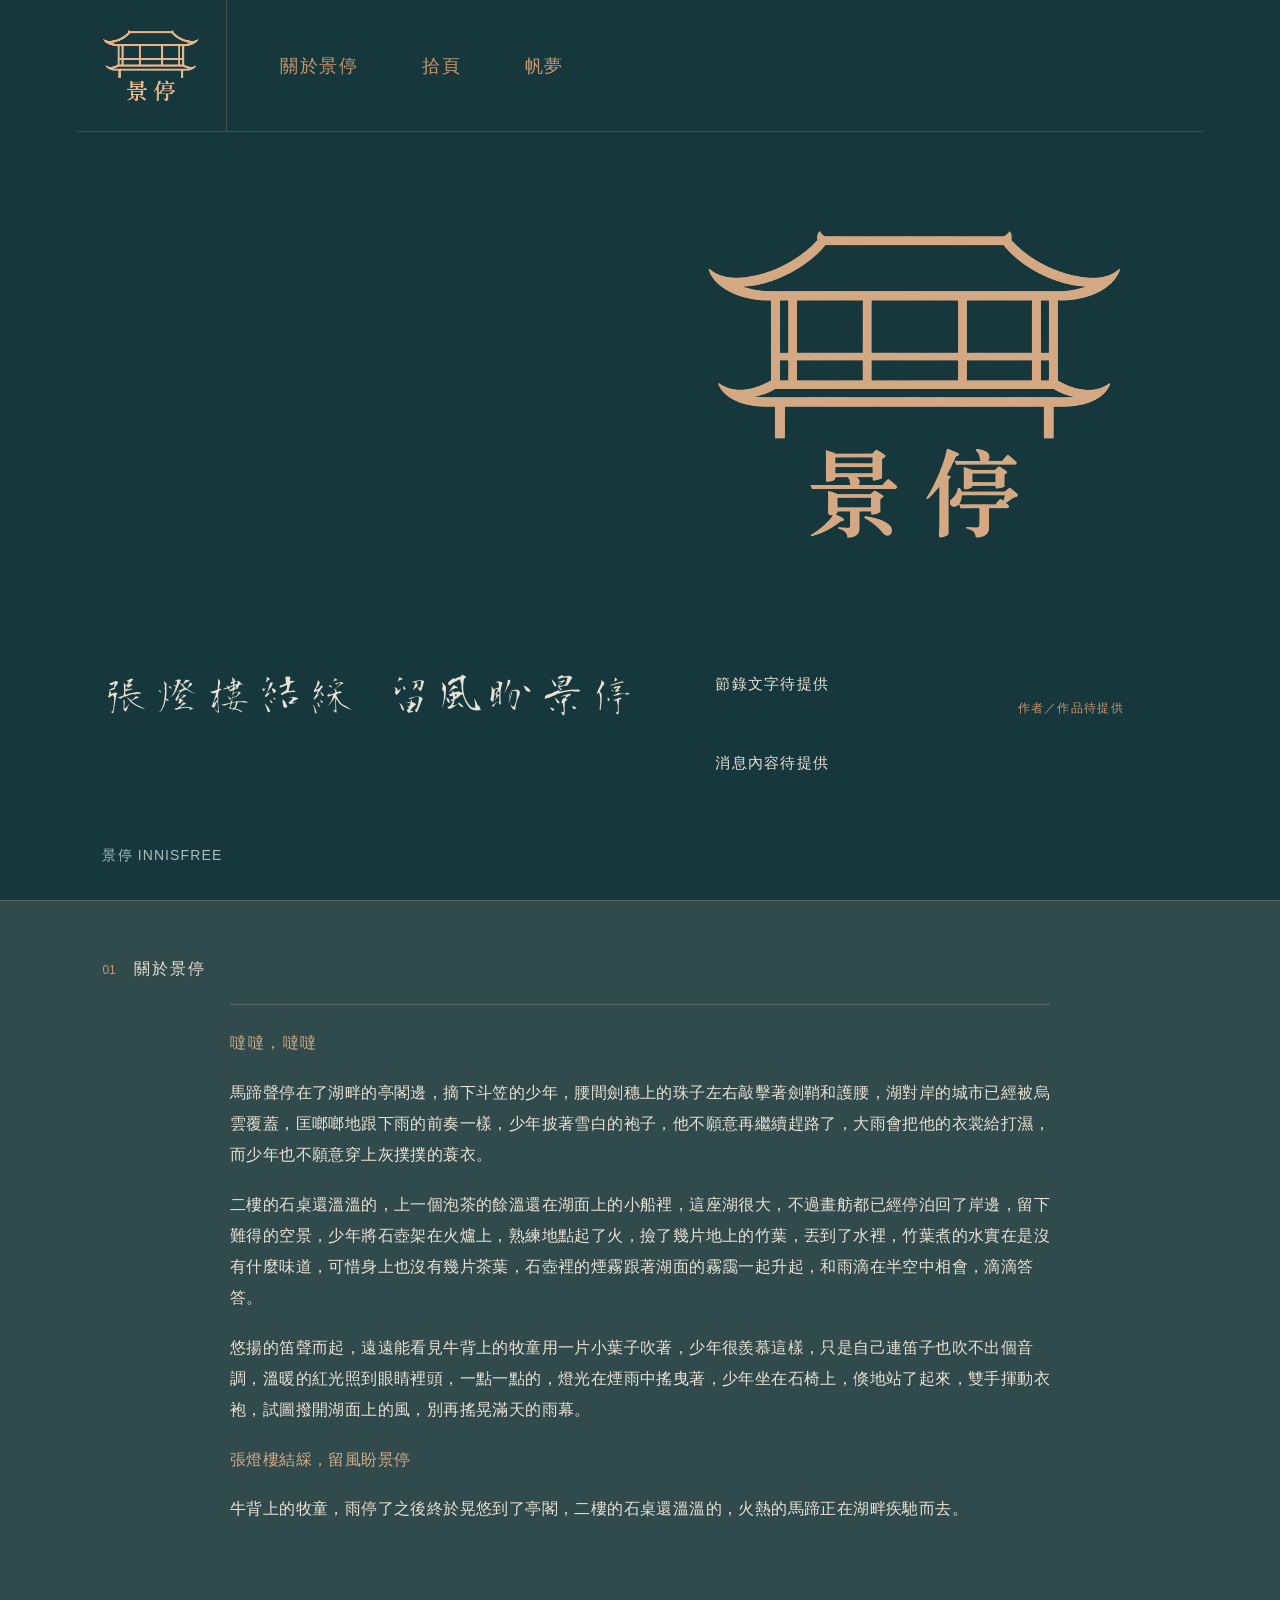
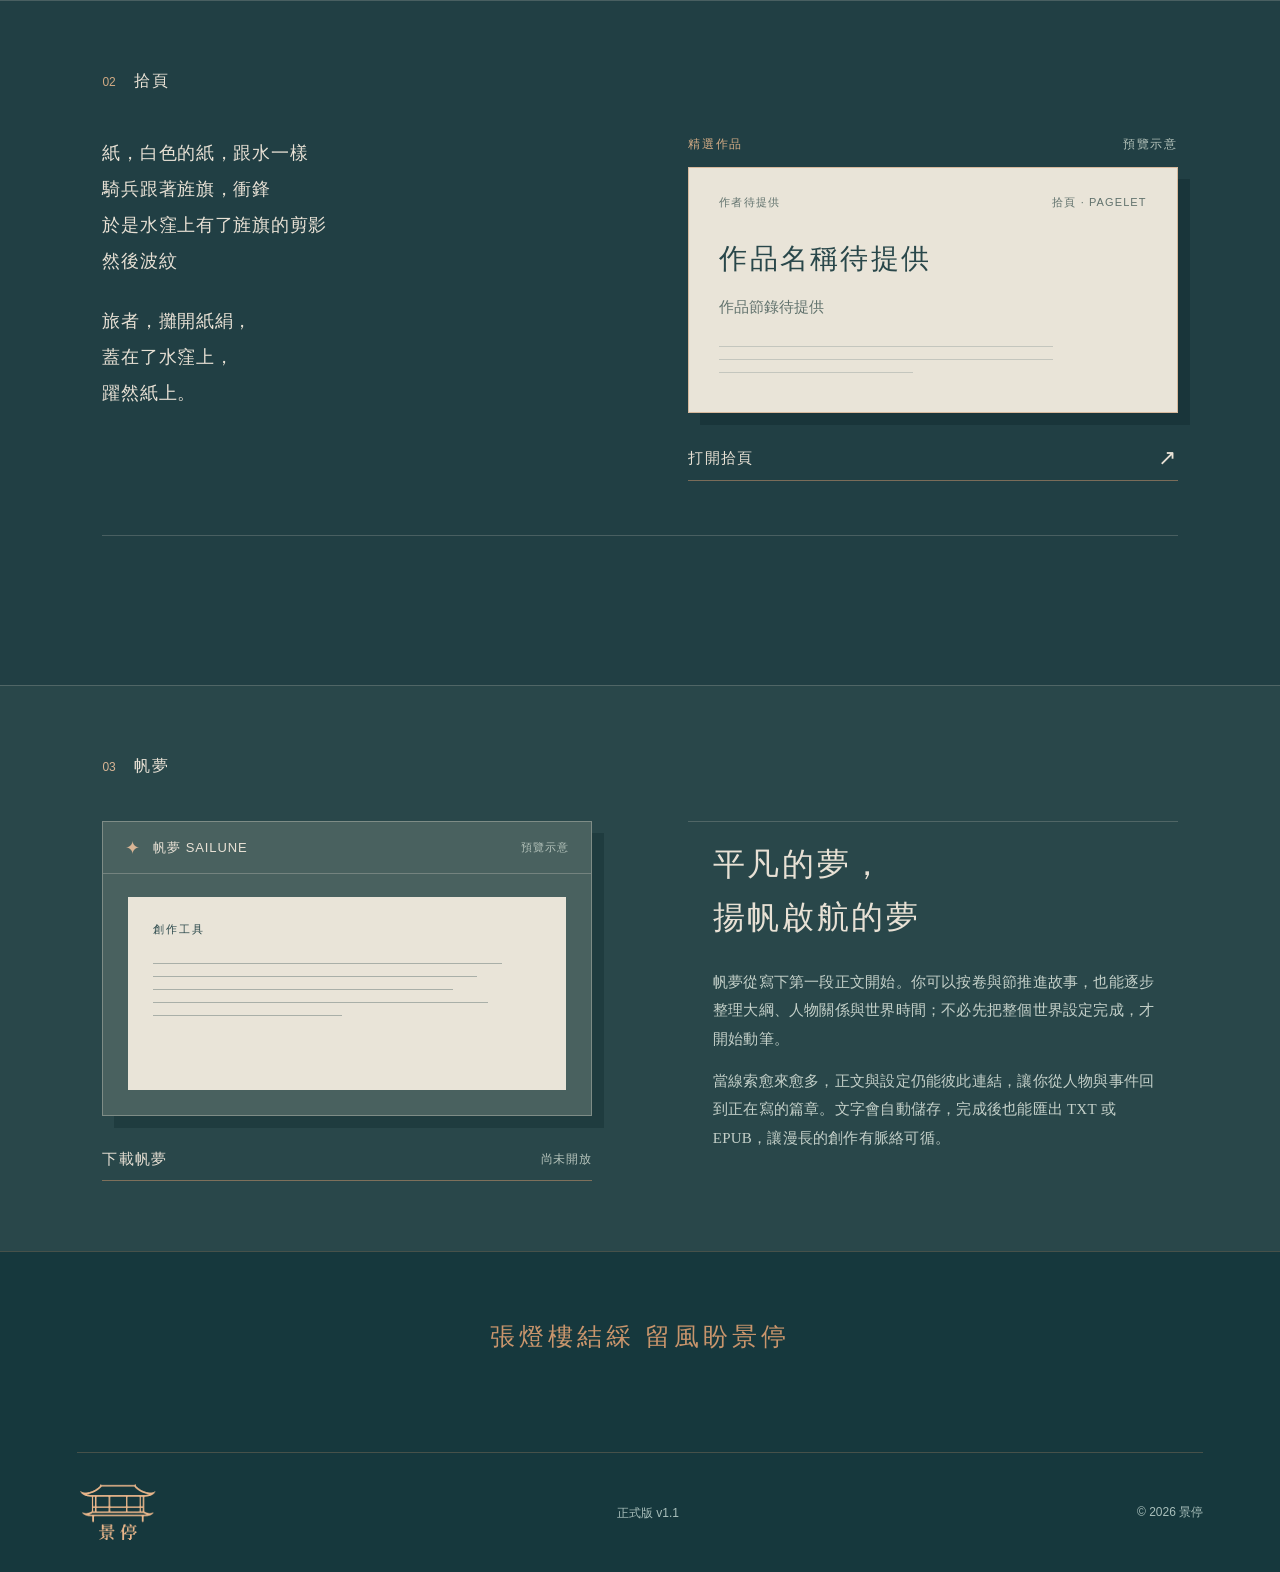
==== index.html @ 94210dcb "Initial commit: Jingting website" ====
<!doctype html>
<html lang="zh-Hant">
<head>
<meta charset="utf-8"><meta name="viewport" content="width=device-width,initial-scale=1">
<title>景停｜張燈樓結綵 留風盼景停</title>
<meta name="description" content="景停 Innisfree">
<meta name="version" content="v1.1">
<link rel="icon" href="assets/favicon.svg?v=1.1" type="image/svg+xml">
<link rel="stylesheet" href="style.css?v=1.1">
</head>
<body>
<svg width="0" height="0" aria-hidden="true" style="position:absolute"><defs><filter id="logo-ink" color-interpolation-filters="sRGB"><feColorMatrix type="matrix" values="0 0 0 0 .91 0 0 0 0 .71 0 0 0 0 .54 1.4 0 0 0 -.2"/></filter></defs></svg>
<header class="header"><a class="brand" href="#" aria-label="景停首頁"><svg class="brand-logo" viewBox="515 215 670 510" role="img" aria-label="景停"><image filter="url(#logo-ink)" href="assets/logo-jiangnan-wordmark.png?v=1.1" width="1697" height="927"/></svg></a><nav aria-label="主要導覽"><a href="#vision">關於景停</a><a href="#pagelet">拾頁</a><a href="#sailune">帆夢</a></nav></header>
<main>
<section class="hero" aria-label="首頁"><div class="hero-mark"><svg class="brand-logo" viewBox="515 215 670 510" role="img" aria-label="景停"><image filter="url(#logo-ink)" href="assets/logo-jiangnan-wordmark.png?v=1.1" width="1697" height="927"/></svg></div><h1>張燈樓結綵 留風盼景停</h1><div class="hero-bottom"><div class="hero-foot">景停 INNISFREE</div><aside class="news-ticker" aria-label="作品節錄與最新消息"><div class="ticker-window"><div class="ticker-track"><div class="ticker-item ticker-excerpt"><span class="ticker-copy">節錄文字待提供</span><span class="ticker-credit">作者／作品待提供</span></div><div class="ticker-item ticker-news"><span class="ticker-copy">消息內容待提供</span></div><div class="ticker-item ticker-excerpt" aria-hidden="true"><span class="ticker-copy">節錄文字待提供</span><span class="ticker-credit">作者／作品待提供</span></div><div class="ticker-item ticker-news" aria-hidden="true"><span class="ticker-copy">消息內容待提供</span></div></div></div></aside></div></section>
<section class="intro section" id="vision" aria-label="關於景停"><div class="section-label"><span>01</span>關於景停</div><article class="about-story"><div class="about-story-body"><p class="about-story-opening">噠噠，噠噠</p><p>馬蹄聲停在了湖畔的亭閣邊，摘下斗笠的少年，腰間劍穗上的珠子左右敲擊著劍鞘和護腰，湖對岸的城市已經被烏雲覆蓋，匡啷啷地跟下雨的前奏一樣，少年披著雪白的袍子，他不願意再繼續趕路了，大雨會把他的衣裳給打濕，而少年也不願意穿上灰撲撲的蓑衣。</p><p>二樓的石桌還溫溫的，上一個泡茶的餘溫還在湖面上的小船裡，這座湖很大，不過畫舫都已經停泊回了岸邊，留下難得的空景，少年將石壺架在火爐上，熟練地點起了火，撿了幾片地上的竹葉，丟到了水裡，竹葉煮的水實在是沒有什麼味道，可惜身上也沒有幾片茶葉，石壺裡的煙霧跟著湖面的霧靄一起升起，和雨滴在半空中相會，滴滴答答。</p><p>悠揚的笛聲而起，遠遠能看見牛背上的牧童用一片小葉子吹著，少年很羨慕這樣，只是自己連笛子也吹不出個音調，溫暖的紅光照到眼睛裡頭，一點一點的，燈光在煙雨中搖曳著，少年坐在石椅上，倏地站了起來，雙手揮動衣袍，試圖撥開湖面上的風，別再搖晃滿天的雨幕。</p><p class="about-story-refrain">張燈樓結綵，留風盼景停</p><p>牛背上的牧童，雨停了之後終於晃悠到了亭閣，二樓的石桌還溫溫的，火熱的馬蹄正在湖畔疾馳而去。</p></div></article></section>
<section class="stories section" id="pagelet"><div class="section-label"><span>02</span>拾頁</div><div class="stories-layout"><div class="pagelet-poem"><p>紙，白色的紙，跟水一樣<br>騎兵跟著旌旗，衝鋒<br>於是水窪上有了旌旗的剪影<br>然後波紋</p><p>旅者，攤開紙絹，<br>蓋在了水窪上，<br>躍然紙上。</p></div><div class="stories-content pagelet-preview" id="stories" aria-label="拾頁作品預覽"><div class="pagelet-preview-head"><span>精選作品</span><span>預覽示意</span></div><article class="pagelet-preview-card" data-featured-preview><div class="pagelet-preview-meta"><span data-preview-author>作者待提供</span><span>拾頁 · PAGELET</span></div><h3 data-preview-title>作品名稱待提供</h3><p data-preview-excerpt>作品節錄待提供</p><div class="pagelet-preview-lines" aria-hidden="true"><span></span><span></span><span></span></div></article><a class="pagelet-open-link" href="https://pagelet-nu.vercel.app/" target="_blank" rel="noopener noreferrer">打開拾頁 <span aria-hidden="true">↗</span></a></div></div><div class="story-bottom"><span>&nbsp;</span><span class="story-character" aria-hidden="true">&nbsp;</span></div></section>
<section class="sailune-section section" id="sailune"><div class="section-label"><span>03</span>帆夢</div><div class="sailune-layout"><div class="sailune-showcase"><div class="sailune-preview" aria-label="帆夢畫面預覽示意"><div class="sailune-preview-bar"><span aria-hidden="true">✦</span><span>帆夢 SAILUNE</span><span>預覽示意</span></div><div class="sailune-preview-page"><span>創作工具</span><div class="sailune-preview-sheet" aria-hidden="true"><i></i><i></i><i></i><i></i><i></i></div></div></div><span class="sailune-download" aria-disabled="true">下載帆夢 <small>尚未開放</small></span></div><div class="sailune-copy"><p class="sailune-tagline">平凡的夢，<br>揚帆啟航的夢</p><div class="sailune-description"><p>帆夢從寫下第一段正文開始。你可以按卷與節推進故事，也能逐步整理大綱、人物關係與世界時間；不必先把整個世界設定完成，才開始動筆。</p><p>當線索愈來愈多，正文與設定仍能彼此連結，讓你從人物與事件回到正在寫的篇章。文字會自動儲存，完成後也能匯出 TXT 或 EPUB，讓漫長的創作有脈絡可循。</p></div></div></div></section>
<section class="closing"><p>張燈樓結綵 留風盼景停</p><span>&nbsp;</span></section>
</main>
<footer><a class="footer-brand" href="#"><svg class="brand-logo" viewBox="515 215 670 510" role="img" aria-label="景停"><image filter="url(#logo-ink)" href="assets/logo-jiangnan-wordmark.png?v=1.1" width="1697" height="927"/></svg></a><p>正式版 v1.1</p><span>© 2026 景停</span></footer>

<script src="script.js?v=1.1"></script>
</body></html>
---- style.css ----
@font-face{font-family:ZhengfengLight;src:url('assets/fonts/jingting-zhengfeng-light.ttf') format('truetype');font-display:swap}
@import url('https://fonts.googleapis.com/css2?family=Noto+Sans+TC:wght@400;500;600&family=Noto+Serif+TC:wght@400;500;600&display=swap');
:root{--paper:#16383d;--surface:#dce5e0;--ink:#c9956c;--muted:#a9bfbb;--line:#c9956c44;--serif:'Noto Serif TC','Songti TC',serif;--sans:'Noto Sans TC','PingFang TC',sans-serif}
*{box-sizing:border-box}html{scroll-behavior:smooth;scroll-padding-top:32px}body{margin:0;background:var(--paper);color:var(--ink);font:16px var(--sans)}a{color:inherit;text-decoration:none}button{font:inherit;cursor:pointer}a:focus-visible,button:focus-visible{outline:2px solid var(--ink);outline-offset:6px}button:hover,a:hover{color:#f2c59f}
.header{height:132px;margin:0 6%;display:flex;align-items:center;gap:28px;border-bottom:1px solid var(--line)}.brand{display:grid;place-items:center;align-self:stretch;flex:0 0 150px;border-right:1px solid var(--line)}.brand-logo{display:block;width:104px;height:80px}.header nav{display:flex;align-items:center;justify-content:space-around;flex:1;gap:20px;font-size:14px;letter-spacing:1px}
.hero{min-height:560px;display:flex;flex-direction:column;justify-content:space-between;padding:70px 8% 0}.hero h1{font:400 clamp(64px,9vw,144px)/1 var(--serif);letter-spacing:.26em;margin:auto 0;color:#e8e1d5;text-align:center}
.about-top{display:flex;align-items:stretch;border-bottom:1px solid #e8e1d588;position:relative;min-height:92px;margin-bottom:0;width:100%;color:#e8e1d5}.about-top h2{flex:0 0 48%;display:flex;align-items:center;border:1px solid #e8e1d588;border-left:0;border-bottom:0;margin:0;padding:12px 16px 12px 0;font:500 clamp(24px,2.5vw,34px)/1.5 var(--serif);white-space:nowrap;letter-spacing:.05em}.about-stream{flex:1;min-width:0;display:flex;flex-direction:column;justify-content:center;padding:13px 0 13px 7%;color:#d1c2ba}.about-stream-items{display:flex;gap:48px;font:500 16px var(--serif);white-space:nowrap}.about-stream-note{font-size:12px;letter-spacing:.12em;color:#b8a2ad;margin-top:8px}.intro{border-top:0;padding-top:70px}.about-body{position:relative;padding-bottom:78px;margin:0 0 0 4%;width:91%}.about-frame{height:390px;width:74%;border:1px solid #e8e1d588;background:#344f50}.about-frame p{font:400 clamp(24px,3vw,40px) var(--serif);letter-spacing:.18em;margin:94px 0 0 18%;color:#e8e1d5}.about-nameplate{position:absolute;bottom:0;right:0;width:49%;min-height:142px;border:1px solid #e8e1d588;background:#756170;display:flex;align-items:center;justify-content:center;gap:24px;padding:20px;color:#e8e1d5}.about-nameplate strong{font:500 clamp(34px,4vw,56px) var(--serif);letter-spacing:.1em}.about-nameplate span{font:400 clamp(16px,1.7vw,24px) var(--serif)}
.section{padding:70px 8%;border-top:1px solid var(--line);--ink:#e8e1d5;--muted:#b6c4bc;--line:#e8e1d533;color:var(--ink)}.intro{background:#314b4c}.intro .section-label span{color:#c9956c}.section-label{display:flex;align-items:center;gap:18px;font-size:16px;letter-spacing:2px;margin-bottom:44px}.section-label span{font-size:12px;letter-spacing:0;color:var(--muted)}.intro-content,.stories-layout{display:grid;grid-template-columns:1fr 1fr;gap:9%}.heading-space{height:150px}.intro-content>div{min-height:214px}p{line-height:2}.intro-content p,.stories-content p{color:var(--muted);margin:0 0 20px}.inline-note{display:block;margin-top:30px}.stories{background:#213f44}.stories .section-label span{color:#d1aa84}.stories-content{min-height:230px}.text-link{display:inline-flex;align-items:center;gap:50px;border-bottom:1px solid #c9956c88;padding:8px 0;font-size:14px}.text-link span{font-size:24px;color:#ad8ba0}.text-link:hover{color:#e0bccf}.story-bottom{border-top:1px solid var(--line);margin-top:40px;padding-top:24px;display:flex;align-items:center;justify-content:space-between;min-height:78px}.story-character{font-size:48px}.brands{background:#29474a;position:relative;isolation:isolate}.brands::before{content:"";position:absolute;z-index:0;left:42%;right:0;bottom:100px;height:230px;background:#756170}.brands>*{position:relative;z-index:1}.brands .section-label span{color:#d9b595}.brands-heading{display:flex;justify-content:space-between;align-items:center;margin-bottom:38px}.brands-heading p{color:var(--muted)}.brand-cards{display:grid;grid-template-columns:1fr 1fr;gap:28px}.product{padding:32px 36px;border:1px solid #e8e1d533;background:#49615f;color:#e8e1d5;--ink:#e8e1d5;--muted:#c0cec5;--line:#e8e1d544;scroll-margin-top:30px}.product:nth-child(2){background:#3b5557}.product-top{display:flex;justify-content:space-between;font-size:14px;color:var(--muted)}h3{font:500 48px var(--serif);letter-spacing:5px;margin:28px 0 20px}h3 small{font:400 12px var(--sans);letter-spacing:3px;display:inline-block;vertical-align:middle;margin-left:24px}.product p{color:var(--muted)}.product-bottom{display:flex;align-items:center;justify-content:space-between;gap:16px;margin-top:36px;padding-top:20px;border-top:1px solid var(--line);min-height:65px}.product-bottom button{width:44px;height:44px;border:1px solid #e8e1d588;background:transparent;color:var(--ink);font-size:24px}.product-bottom button:hover{background:#756170;color:#f2ece0;border-color:#756170}.closing{text-align:center;border-top:1px solid var(--line);padding:60px 24px}.closing p{font:400 25px/2 var(--serif);letter-spacing:4px;margin:0 0 10px}.closing>span{display:block;height:20px}footer{display:flex;align-items:center;justify-content:space-between;gap:25px;margin:0 6%;padding:28px 0;border-top:1px solid var(--line);font-size:12px;color:var(--muted)}footer p{margin:0}.footer-brand .brand-logo{width:82px;height:63px}
dialog{border:1px solid #c9956c88;width:min(570px,90vw);padding:48px;background:#29454a;color:#e8e1d5}dialog::backdrop{background:#071b20c9;backdrop-filter:blur(3px)}dialog h2{font:500 36px var(--serif);margin:18px 0}dialog p{color:#b6c4bc}dialog ul{padding-left:20px;line-height:2}.dialog-close{position:absolute;right:12px;top:12px;width:44px;height:44px;border:0;background:transparent;color:#e8e1d5;font-size:30px}.dialog-done{background:#c9956c;color:#16383d;border:0;padding:13px 24px;margin-top:20px}
@media(min-width:1600px){body{max-width:1600px;margin:auto}}@media(max-width:900px){.header{height:112px}.header nav{gap:16px}.hero{min-height:510px;padding:55px 6% 0}.section{padding:60px 6%}.product{padding:27px}.brand-cards{gap:20px}}
@media(max-width:640px){.header{height:104px;margin:0 4%;gap:7px}.brand{flex-basis:82px}.brand-logo{width:68px;height:53px}.header nav{display:flex;gap:4px;font-size:11px;letter-spacing:0}.header nav a{white-space:nowrap}.hero{min-height:520px;padding:45px 7% 0}.hero h1{font-size:clamp(50px,15vw,72px)}.about-top{display:block;min-height:0;margin-bottom:0}.about-top h2{border-right:0;border-top:1px solid #e8e1d588;padding:17px 0;font-size:clamp(19px,5vw,25px);white-space:normal}.about-stream{padding:12px 0 18px}.about-stream-items{gap:22px;font-size:14px}.intro{padding-top:44px}.about-body{margin:0;width:100%;padding-bottom:62px}.about-frame{height:290px;width:84%}.about-frame p{margin:66px 0 0 11%;font-size:24px}.about-nameplate{width:70%;min-height:94px;gap:12px;padding:14px}.about-nameplate strong{font-size:28px}.about-nameplate span{font-size:15px}
.section{padding:45px 7%}.section-label{margin-bottom:28px}.intro-content,.stories-layout{grid-template-columns:1fr;gap:24px}.heading-space{height:100px}.brands-heading{display:block}.brands-heading p{margin-top:20px}.brand-cards{grid-template-columns:1fr;gap:22px}.product{padding:27px}.brands::before{left:24%;bottom:80px;height:300px}h3{font-size:42px}h3 small{margin-left:18px}.closing{padding:44px 20px}.closing p{font-size:18px;letter-spacing:2px}footer{margin:0 7%;gap:15px}dialog{padding:40px 25px}}
@media(prefers-reduced-motion:reduce){html{scroll-behavior:auto}*{transition:none!important}}
.hero{position:relative;min-height:calc(100svh - 132px);padding:36px 8% 55px;align-items:flex-start}
.hero-mark{position:absolute;right:11%;top:11%;width:min(35vw,450px);opacity:.9}.hero-mark .brand-logo{width:100%;height:auto}
.hero h1{margin:auto 0;text-align:left;letter-spacing:.08em;font-size:clamp(64px,6vw,106px);line-height:1.65}
.hero-link{display:flex;justify-content:space-between;align-items:center;border:1px solid var(--line);padding:25px 38px;width:min(340px,100%);font:500 20px var(--serif)}.hero-link span{font-size:30px}
.hero-foot{border-top:1px solid var(--line);padding-top:25px;margin-top:60px;width:55%;color:var(--muted);font-size:14px;letter-spacing:.08em}
@media(max-width:640px){.hero{min-height:calc(100svh - 104px);padding:45px 7% 40px}.hero-mark{right:6%;top:11%;width:58vw}.hero h1{font-size:clamp(41px,10vw,66px)}.hero-link{padding:20px 24px;font-size:17px}.hero-foot{width:100%;margin-top:45px}}

/* 題句移至「關於景停」入口上方 */
.hero h1{margin:auto 0 22px;font:400 clamp(30px,3.1vw,46px)/1.65 'Kaiti TC','STKaiti','BiauKai','Songti TC',serif;letter-spacing:.19em;color:#e8e1d5;text-align:left}
@media(max-width:640px){.hero h1{font-size:clamp(25px,7vw,34px);line-height:1.75;letter-spacing:.11em;margin-bottom:18px}}

/* 首頁行書題句 */
.hero h1{font-family:ZhengfengLight,'STXingkai','Kaiti TC',cursive;font-size:clamp(30px,3.8vw,52px);font-weight:400;letter-spacing:.04em;white-space:nowrap;margin:auto 0 0;line-height:1.5}
@media(max-width:640px){.hero h1{font-size:clamp(21px,5.4vw,28px);letter-spacing:0;white-space:nowrap;margin:auto 0 0}}

/* v1.1 導覽與首頁快訊 */
.header nav{font-size:18px;letter-spacing:.08em;transform:translate(-24px,28px)}
.hero-bottom{position:relative;display:flex;align-items:end;width:100%;min-height:112px}
.hero-foot{width:auto;min-width:0;margin-top:0;padding-top:0;border-top:0;transform:translateY(20px)}
.news-ticker{position:absolute;left:76%;bottom:48px;transform:translateX(-50%);width:min(38%,420px);color:#e8e1d5;text-align:left;letter-spacing:.08em}
.ticker-window{overflow:hidden;height:136px}
.ticker-track{display:flex;flex-direction:column;animation:ticker-scroll 12s ease-in-out infinite}
.ticker-item{height:68px;flex:none;display:flex;flex-direction:column;justify-content:center;gap:.25em;font-size:15px;line-height:1.5}
.ticker-copy{display:-webkit-box;-webkit-box-orient:vertical;-webkit-line-clamp:2;line-clamp:2;overflow:hidden;font-family:var(--serif)}
.ticker-credit{color:var(--ink);font-size:12px;text-align:right}
.news-ticker:hover .ticker-track{animation-play-state:paused}
@keyframes ticker-scroll{0%,40%{transform:translateY(0)}50%,90%{transform:translateY(-68px)}100%{transform:translateY(-136px)}}
@media(max-width:900px){.header nav{font-size:16px}.news-ticker{left:72%;width:min(48%,400px)}}
@media(max-width:640px){.header{gap:4px}.brand{flex-basis:72px}.header nav{font-size:13px;gap:3px;letter-spacing:0;transform:translate(-8px,14px)}.hero-bottom{display:flex;flex-direction:column;align-items:stretch;gap:12px;min-height:0}.hero-foot{width:100%;padding-top:0}.news-ticker{position:static;transform:none;width:100%}.hero h1{margin-bottom:20px}}
@media(prefers-reduced-motion:reduce){.ticker-track{animation:none}.ticker-item[aria-hidden]{display:none}}

/* 關於景停：以篇章節奏呈現品牌故事 */
.intro:has(.about-story){padding-top:58px;padding-bottom:76px}
.intro:has(.about-story) .section-label{margin-bottom:24px}
.about-story{max-width:820px;margin:0 auto}
.about-story-body{border-top:1px solid var(--line);padding-top:22px;font:400 clamp(16px,1.2vw,18px)/1.95 var(--serif);letter-spacing:.025em;color:#e8e1d5}
.about-story-body p{margin:0 0 1.15em;line-height:inherit;color:inherit}
.about-story-body p:last-child{margin-bottom:0}
.about-story-opening{color:#d4ab87!important;letter-spacing:.1em}
.about-story-refrain{color:#d4ab87!important}
@media(max-width:640px){.intro:has(.about-story){padding-top:42px;padding-bottom:54px}.about-story-body{font-size:16px;line-height:1.85;letter-spacing:0;overflow-wrap:anywhere}.about-story-body p{margin-bottom:1em}}

/* 拾頁短詩 */
.pagelet-poem{font:400 clamp(17px,1.4vw,21px)/2.1 var(--serif);letter-spacing:.04em;color:#e8e1d5}
.pagelet-poem p{margin:0 0 1.35em}
.pagelet-poem p:last-child{margin-bottom:0}
.stories:has(.pagelet-poem) .stories-content{min-height:0}
.stories:has(.pagelet-poem) .story-bottom{margin-top:54px}
@media(max-width:640px){.pagelet-poem{font-size:16px;line-height:1.95;letter-spacing:0}.stories:has(.pagelet-poem) .stories-layout{gap:0}.stories:has(.pagelet-poem) .story-bottom{margin-top:38px}}

/* 拾頁作品預覽：資料欄位留給日後接入真實精選作品 */
.pagelet-preview{display:flex;flex-direction:column;min-width:0}
.pagelet-preview-head,.pagelet-preview-meta{display:flex;align-items:center;justify-content:space-between;gap:16px}
.pagelet-preview-head{font:500 12px var(--sans);letter-spacing:.14em;color:#d1aa84;margin-bottom:14px}
.pagelet-preview-head span:last-child{color:var(--muted);font-weight:400}
.pagelet-preview-card{flex:1;min-height:246px;padding:27px 30px;background:#e9e4d8;color:#29474a;border:1px solid #c9956c88;box-shadow:12px 12px 0 #152f3499}
.pagelet-preview-meta{font:400 11px var(--sans);letter-spacing:.1em;color:#61726d}
.pagelet-preview-card h3{font:500 clamp(23px,2.2vw,32px)/1.5 var(--serif);letter-spacing:.08em;margin:28px 0 13px}
.pagelet-preview-card p{font:400 15px/1.8 var(--serif);color:#61726d;margin:0}
.pagelet-preview-lines{display:grid;gap:12px;margin-top:25px;max-width:78%}
.pagelet-preview-lines span{height:1px;background:#29474a30}
.pagelet-preview-lines span:last-child{width:58%}
.pagelet-open-link{display:flex;align-items:center;justify-content:space-between;gap:20px;margin-top:23px;padding:11px 0;border-bottom:1px solid #c9956c88;font:500 15px var(--sans);letter-spacing:.08em;color:#e8e1d5}
.pagelet-open-link span{font-size:22px;line-height:1}
@media(max-width:640px){.stories:has(.pagelet-poem) .stories-layout{gap:34px}.pagelet-preview-card{min-height:215px;padding:23px}.pagelet-preview-card h3{margin-top:22px}.pagelet-open-link{margin-top:20px}}

/* 帆夢：拾頁區塊的左右鏡像，右側預留短文 */
.sailune-section{background:#29474a}
.sailune-section .section-label span{color:#d9b595}
.sailune-layout{display:grid;grid-template-columns:1fr 1fr;gap:9%;align-items:start}
.sailune-showcase{min-width:0}
.sailune-preview{background:#49615f;border:1px solid #e8e1d555;min-height:294px;box-shadow:12px 12px 0 #18343888}
.sailune-preview-bar{height:52px;display:flex;align-items:center;gap:12px;padding:0 22px;border-bottom:1px solid #e8e1d544;font:500 13px var(--sans);letter-spacing:.07em}
.sailune-preview-bar span:first-child{color:#d9b595;font-size:18px}
.sailune-preview-bar span:last-child{margin-left:auto;font-size:11px;color:var(--muted);font-weight:400}
.sailune-preview-page{margin:23px 25px 25px;padding:22px 25px;min-height:193px;background:#e9e4d8;color:#29474a}
.sailune-preview-page>span{font:500 11px var(--sans);letter-spacing:.16em}
.sailune-preview-sheet{display:grid;gap:12px;margin-top:26px;max-width:90%}
.sailune-preview-sheet i{display:block;height:1px;background:#29474a55}
.sailune-preview-sheet i:nth-child(2){width:93%}.sailune-preview-sheet i:nth-child(3){width:86%}.sailune-preview-sheet i:nth-child(4){width:96%}.sailune-preview-sheet i:nth-child(5){width:54%}
.sailune-download{display:flex;align-items:center;justify-content:space-between;gap:20px;margin-top:23px;padding:11px 0;border-bottom:1px solid #c9956c88;font:500 15px var(--sans);letter-spacing:.08em;color:#e8e1d5}
.sailune-download small{font:400 12px var(--sans);letter-spacing:.06em;color:var(--muted)}
.sailune-copy{min-height:294px;border-top:1px solid var(--line)}
@media(max-width:640px){.sailune-layout{grid-template-columns:1fr;gap:0}.sailune-preview{min-height:265px}.sailune-preview-page{min-height:167px;margin:20px;padding:18px}.sailune-copy{min-height:0;border-top:0}.sailune-download{margin-top:20px}}

/* 三個主區塊的導覽 */
.header nav{justify-content:flex-end;gap:clamp(26px,5vw,76px);font-size:18px;letter-spacing:.08em;transform:none;padding-right:clamp(8px,2vw,30px)}
.header nav a{white-space:nowrap}
@media(max-width:900px){.header nav{gap:clamp(18px,4vw,38px);font-size:16px}}
@media(max-width:640px){.header nav{gap:clamp(12px,3vw,22px);font-size:13px;letter-spacing:0;padding-right:2px}}
.header nav{justify-content:flex-start;padding-left:clamp(8px,2vw,30px);padding-right:0}
@media(max-width:640px){.header nav{padding-left:6px}}
.sailune-copy{display:flex;align-items:center;justify-content:center;padding:24px 5%}
.sailune-copy p{margin:0;font:400 clamp(23px,2.6vw,36px)/1.9 var(--serif);letter-spacing:.08em;color:#e8e1d5}
@media(max-width:640px){.sailune-copy{justify-content:flex-start;padding:42px 0 0}.sailune-copy p{font-size:25px;line-height:1.8}}
.sailune-copy{flex-direction:column;align-items:flex-start;gap:24px;padding:16px 2% 16px 5%}
.sailune-copy .sailune-tagline{font:400 clamp(23px,2.5vw,34px)/1.65 var(--serif);letter-spacing:.08em}
.sailune-description{max-width:520px}
.sailune-description p{margin:0 0 .9em;font:400 15px/1.9 var(--serif);letter-spacing:.015em;color:#c4d0c9}
.sailune-description p:last-child{margin-bottom:0}
@media(max-width:640px){.sailune-copy{gap:20px;padding:42px 0 0}.sailune-copy .sailune-tagline{font-size:25px}.sailune-description p{font-size:15px;line-height:1.85}}
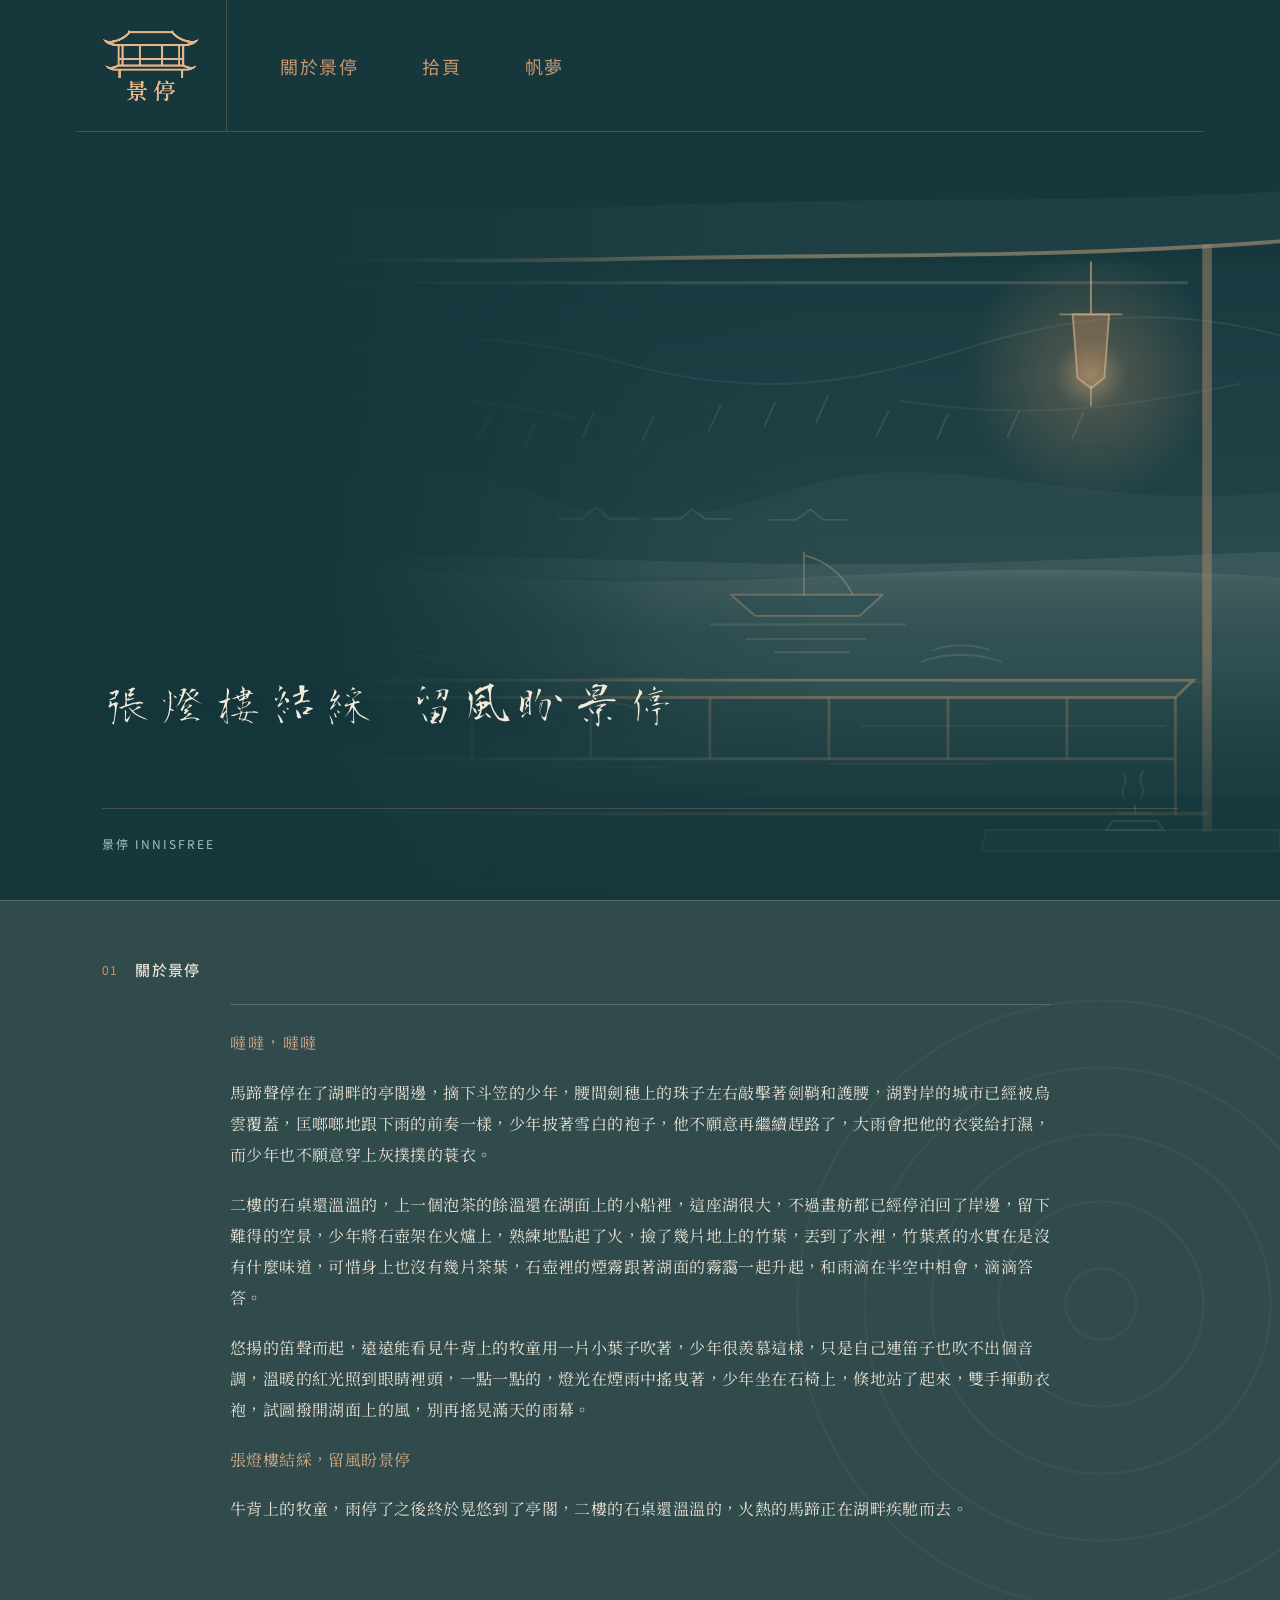
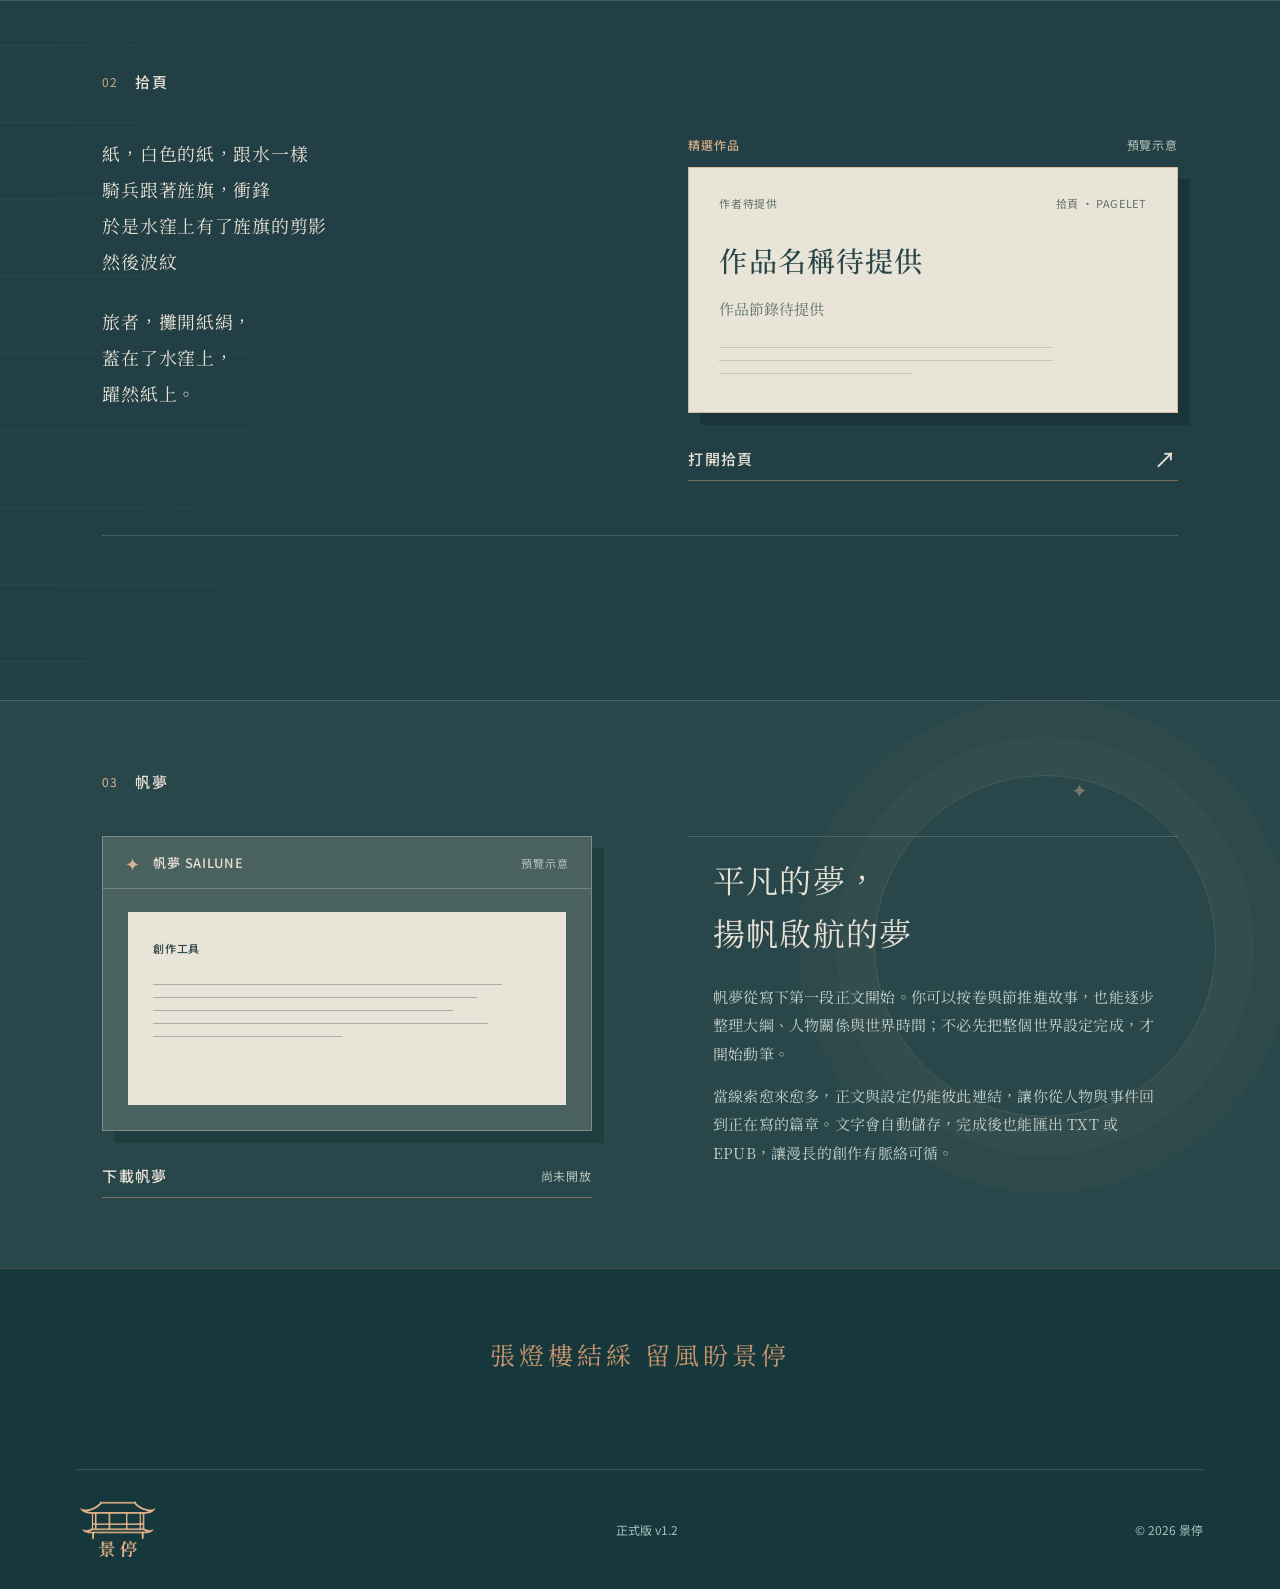
==== commit 0a0eecf2: "Release Jingting homepage v1.2 art update" ====
--- a/index.html
+++ b/index.html
@@ -3,22 +3,23 @@
 <head>
 <meta charset="utf-8"><meta name="viewport" content="width=device-width,initial-scale=1">
 <title>景停｜張燈樓結綵 留風盼景停</title>
-<meta name="description" content="景停 Innisfree">
-<meta name="version" content="v1.1">
-<link rel="icon" href="assets/favicon.svg?v=1.1" type="image/svg+xml">
-<link rel="stylesheet" href="style.css?v=1.1">
+<meta name="description" content="景停，張燈樓結綵，留風盼景停。認識景停的故事，探索拾頁的創作與作品，以及帆夢寫作工具。">
+<link rel="canonical" href="https://moonest-0321.github.io/Innisfree/">
+<meta name="version" content="v1.2">
+<link rel="icon" href="assets/favicon.svg?v=1.2" type="image/svg+xml">
+<link rel="stylesheet" href="style.css?v=1.2">
 </head>
 <body>
 <svg width="0" height="0" aria-hidden="true" style="position:absolute"><defs><filter id="logo-ink" color-interpolation-filters="sRGB"><feColorMatrix type="matrix" values="0 0 0 0 .91 0 0 0 0 .71 0 0 0 0 .54 1.4 0 0 0 -.2"/></filter></defs></svg>
-<header class="header"><a class="brand" href="#" aria-label="景停首頁"><svg class="brand-logo" viewBox="515 215 670 510" role="img" aria-label="景停"><image filter="url(#logo-ink)" href="assets/logo-jiangnan-wordmark.png?v=1.1" width="1697" height="927"/></svg></a><nav aria-label="主要導覽"><a href="#vision">關於景停</a><a href="#pagelet">拾頁</a><a href="#sailune">帆夢</a></nav></header>
+<header class="header"><a class="brand" href="#" aria-label="景停首頁"><svg class="brand-logo" viewBox="515 215 670 510" role="img" aria-label="景停"><image filter="url(#logo-ink)" href="assets/logo-jiangnan-wordmark.png?v=1.2" width="1697" height="927"/></svg></a><nav aria-label="主要導覽"><a href="#vision">關於景停</a><a href="#pagelet">拾頁</a><a href="#sailune">帆夢</a></nav></header>
 <main>
-<section class="hero" aria-label="首頁"><div class="hero-mark"><svg class="brand-logo" viewBox="515 215 670 510" role="img" aria-label="景停"><image filter="url(#logo-ink)" href="assets/logo-jiangnan-wordmark.png?v=1.1" width="1697" height="927"/></svg></div><h1>張燈樓結綵 留風盼景停</h1><div class="hero-bottom"><div class="hero-foot">景停 INNISFREE</div><aside class="news-ticker" aria-label="作品節錄與最新消息"><div class="ticker-window"><div class="ticker-track"><div class="ticker-item ticker-excerpt"><span class="ticker-copy">節錄文字待提供</span><span class="ticker-credit">作者／作品待提供</span></div><div class="ticker-item ticker-news"><span class="ticker-copy">消息內容待提供</span></div><div class="ticker-item ticker-excerpt" aria-hidden="true"><span class="ticker-copy">節錄文字待提供</span><span class="ticker-credit">作者／作品待提供</span></div><div class="ticker-item ticker-news" aria-hidden="true"><span class="ticker-copy">消息內容待提供</span></div></div></div></aside></div></section>
+<section class="hero" aria-label="首頁"><div class="hero-mark"><svg class="brand-logo" viewBox="515 215 670 510" role="img" aria-label="景停"><image filter="url(#logo-ink)" href="assets/logo-jiangnan-wordmark.png?v=1.2" width="1697" height="927"/></svg></div><h1>張燈樓結綵 留風盼景停</h1><div class="hero-bottom"><div class="hero-foot">景停 INNISFREE</div></div></section>
 <section class="intro section" id="vision" aria-label="關於景停"><div class="section-label"><span>01</span>關於景停</div><article class="about-story"><div class="about-story-body"><p class="about-story-opening">噠噠，噠噠</p><p>馬蹄聲停在了湖畔的亭閣邊，摘下斗笠的少年，腰間劍穗上的珠子左右敲擊著劍鞘和護腰，湖對岸的城市已經被烏雲覆蓋，匡啷啷地跟下雨的前奏一樣，少年披著雪白的袍子，他不願意再繼續趕路了，大雨會把他的衣裳給打濕，而少年也不願意穿上灰撲撲的蓑衣。</p><p>二樓的石桌還溫溫的，上一個泡茶的餘溫還在湖面上的小船裡，這座湖很大，不過畫舫都已經停泊回了岸邊，留下難得的空景，少年將石壺架在火爐上，熟練地點起了火，撿了幾片地上的竹葉，丟到了水裡，竹葉煮的水實在是沒有什麼味道，可惜身上也沒有幾片茶葉，石壺裡的煙霧跟著湖面的霧靄一起升起，和雨滴在半空中相會，滴滴答答。</p><p>悠揚的笛聲而起，遠遠能看見牛背上的牧童用一片小葉子吹著，少年很羨慕這樣，只是自己連笛子也吹不出個音調，溫暖的紅光照到眼睛裡頭，一點一點的，燈光在煙雨中搖曳著，少年坐在石椅上，倏地站了起來，雙手揮動衣袍，試圖撥開湖面上的風，別再搖晃滿天的雨幕。</p><p class="about-story-refrain">張燈樓結綵，留風盼景停</p><p>牛背上的牧童，雨停了之後終於晃悠到了亭閣，二樓的石桌還溫溫的，火熱的馬蹄正在湖畔疾馳而去。</p></div></article></section>
 <section class="stories section" id="pagelet"><div class="section-label"><span>02</span>拾頁</div><div class="stories-layout"><div class="pagelet-poem"><p>紙，白色的紙，跟水一樣<br>騎兵跟著旌旗，衝鋒<br>於是水窪上有了旌旗的剪影<br>然後波紋</p><p>旅者，攤開紙絹，<br>蓋在了水窪上，<br>躍然紙上。</p></div><div class="stories-content pagelet-preview" id="stories" aria-label="拾頁作品預覽"><div class="pagelet-preview-head"><span>精選作品</span><span>預覽示意</span></div><article class="pagelet-preview-card" data-featured-preview><div class="pagelet-preview-meta"><span data-preview-author>作者待提供</span><span>拾頁 · PAGELET</span></div><h3 data-preview-title>作品名稱待提供</h3><p data-preview-excerpt>作品節錄待提供</p><div class="pagelet-preview-lines" aria-hidden="true"><span></span><span></span><span></span></div></article><a class="pagelet-open-link" href="https://pagelet-nu.vercel.app/" target="_blank" rel="noopener noreferrer">打開拾頁 <span aria-hidden="true">↗</span></a></div></div><div class="story-bottom"><span>&nbsp;</span><span class="story-character" aria-hidden="true">&nbsp;</span></div></section>
 <section class="sailune-section section" id="sailune"><div class="section-label"><span>03</span>帆夢</div><div class="sailune-layout"><div class="sailune-showcase"><div class="sailune-preview" aria-label="帆夢畫面預覽示意"><div class="sailune-preview-bar"><span aria-hidden="true">✦</span><span>帆夢 SAILUNE</span><span>預覽示意</span></div><div class="sailune-preview-page"><span>創作工具</span><div class="sailune-preview-sheet" aria-hidden="true"><i></i><i></i><i></i><i></i><i></i></div></div></div><span class="sailune-download" aria-disabled="true">下載帆夢 <small>尚未開放</small></span></div><div class="sailune-copy"><p class="sailune-tagline">平凡的夢，<br>揚帆啟航的夢</p><div class="sailune-description"><p>帆夢從寫下第一段正文開始。你可以按卷與節推進故事，也能逐步整理大綱、人物關係與世界時間；不必先把整個世界設定完成，才開始動筆。</p><p>當線索愈來愈多，正文與設定仍能彼此連結，讓你從人物與事件回到正在寫的篇章。文字會自動儲存，完成後也能匯出 TXT 或 EPUB，讓漫長的創作有脈絡可循。</p></div></div></div></section>
 <section class="closing"><p>張燈樓結綵 留風盼景停</p><span>&nbsp;</span></section>
 </main>
-<footer><a class="footer-brand" href="#"><svg class="brand-logo" viewBox="515 215 670 510" role="img" aria-label="景停"><image filter="url(#logo-ink)" href="assets/logo-jiangnan-wordmark.png?v=1.1" width="1697" height="927"/></svg></a><p>正式版 v1.1</p><span>© 2026 景停</span></footer>
+<footer><a class="footer-brand" href="#"><svg class="brand-logo" viewBox="515 215 670 510" role="img" aria-label="景停"><image filter="url(#logo-ink)" href="assets/logo-jiangnan-wordmark.png?v=1.2" width="1697" height="927"/></svg></a><p>正式版 v1.2</p><span>© 2026 景停</span></footer>
 
-<script src="script.js?v=1.1"></script>
+<script src="script.js?v=1.2"></script>
 </body></html>
--- a/style.css
+++ b/style.css
@@ -1,5 +1,5 @@
+@import url('https://fonts.googleapis.com/css2?family=Noto+Sans+TC:wght@400;500;600&family=Noto+Serif+TC:wght@400;500;600&display=swap');
 @font-face{font-family:ZhengfengLight;src:url('assets/fonts/jingting-zhengfeng-light.ttf') format('truetype');font-display:swap}
-@import url('https://fonts.googleapis.com/css2?family=Noto+Sans+TC:wght@400;500;600&family=Noto+Serif+TC:wght@400;500;600&display=swap');
 :root{--paper:#16383d;--surface:#dce5e0;--ink:#c9956c;--muted:#a9bfbb;--line:#c9956c44;--serif:'Noto Serif TC','Songti TC',serif;--sans:'Noto Sans TC','PingFang TC',sans-serif}
 *{box-sizing:border-box}html{scroll-behavior:smooth;scroll-padding-top:32px}body{margin:0;background:var(--paper);color:var(--ink);font:16px var(--sans)}a{color:inherit;text-decoration:none}button{font:inherit;cursor:pointer}a:focus-visible,button:focus-visible{outline:2px solid var(--ink);outline-offset:6px}button:hover,a:hover{color:#f2c59f}
 .header{height:132px;margin:0 6%;display:flex;align-items:center;gap:28px;border-bottom:1px solid var(--line)}.brand{display:grid;place-items:center;align-self:stretch;flex:0 0 150px;border-right:1px solid var(--line)}.brand-logo{display:block;width:104px;height:80px}.header nav{display:flex;align-items:center;justify-content:space-around;flex:1;gap:20px;font-size:14px;letter-spacing:1px}
@@ -112,3 +112,36 @@
 .sailune-description p{margin:0 0 .9em;font:400 15px/1.9 var(--serif);letter-spacing:.015em;color:#c4d0c9}
 .sailune-description p:last-child{margin-bottom:0}
 @media(max-width:640px){.sailune-copy{gap:20px;padding:42px 0 0}.sailune-copy .sailune-tagline{font-size:25px}.sailune-description p{font-size:15px;line-height:1.85}}
+
+/* 視覺線索：湖光、紙紋、星帆。裝飾留在各區塊背景，不干擾文字。 */
+.intro,.stories,.sailune-section{position:relative;isolation:isolate;overflow:hidden}
+.intro>*,.stories>*,.sailune-section>*{position:relative;z-index:1}
+.intro::before{content:"";position:absolute;z-index:0;right:-12%;top:10%;width:52%;aspect-ratio:1;border-radius:50%;background:repeating-radial-gradient(ellipse at center,transparent 0 34px,#d9b59513 35px 36px,transparent 37px 67px);opacity:.8;pointer-events:none}
+.stories::before{content:"";position:absolute;z-index:0;left:0;top:0;bottom:0;width:43%;background:repeating-linear-gradient(0deg,transparent 0 37px,#e9e4d80b 38px 39px,transparent 40px 77px);mask-image:linear-gradient(90deg,#000,transparent);pointer-events:none}
+.sailune-section::before{content:"";position:absolute;z-index:0;right:5%;top:13%;width:min(27vw,340px);aspect-ratio:1;border:1px solid #d9b5952b;border-radius:50%;box-shadow:0 0 0 38px #d9b59509,0 0 0 76px #d9b59506;pointer-events:none}
+.sailune-section::after{content:"✦";position:absolute;z-index:0;right:15%;top:13%;font-size:20px;color:#d9b59570;pointer-events:none}
+
+/* 字體層級：行書用於題句，宋體用於敘事，黑體用於導覽與功能資訊。 */
+.header nav,.section-label,.hero-foot,.ticker-credit,.pagelet-preview-head,.pagelet-preview-meta,.pagelet-open-link,.sailune-preview-bar,.sailune-preview-page>span,.sailune-download,footer{font-family:var(--sans)}
+.ticker-copy,.about-story-body,.pagelet-poem,.pagelet-preview-card h3,.pagelet-preview-card p,.sailune-tagline,.sailune-description p,.closing p{font-family:var(--serif)}
+.section-label{font-size:15px;font-weight:500;letter-spacing:.08em}
+.section-label span{font-size:12px;font-weight:400;letter-spacing:.04em}
+.pagelet-preview-head,.pagelet-preview-meta,.sailune-preview-bar,.sailune-preview-page>span{letter-spacing:.06em}
+.pagelet-preview-card h3,.sailune-copy .sailune-tagline{letter-spacing:.04em}
+@media(max-width:640px){.intro::before{right:-45%;top:18%;width:90%}.stories::before{width:100%;mask-image:linear-gradient(90deg,#0008,transparent)}.sailune-section::before{right:-25%;top:9%;width:60vw}.sailune-section::after{right:10%;top:11%}}
+
+/* 首屏以題句為主；重複 Logo 退成角落印記，待填快訊暫不展示。 */
+.hero{min-height:calc(100svh - 132px);padding-bottom:48px}
+.hero-mark{right:8%;top:12%;width:clamp(150px,16vw,245px);opacity:.28;pointer-events:none}
+.hero h1{position:relative;z-index:1;margin:auto 0 clamp(42px,7vh,78px);font-size:clamp(34px,4.1vw,58px);letter-spacing:.055em;white-space:normal;text-wrap:balance;max-width:13em}
+.hero-bottom{min-height:44px;border-top:1px solid var(--line);align-items:flex-end}
+.hero-foot{transform:none;padding-top:18px;font-size:12px;letter-spacing:.16em}
+@media(max-width:640px){.hero{min-height:calc(100svh - 104px);padding-bottom:35px}.hero-mark{right:6%;top:12%;width:35vw;opacity:.22}.hero h1{font-size:clamp(27px,7vw,38px);line-height:1.7;max-width:10em;letter-spacing:.025em;margin:auto 0 clamp(34px,5vh,54px)}.hero-bottom{min-height:38px}.hero-foot{width:auto;margin:0;padding-top:14px}}
+
+/* 首屏以亭閣、燈光與湖面線條構成向量遠景。 */
+.hero{isolation:isolate;overflow:hidden}
+.hero::before{content:"";position:absolute;z-index:-1;inset:0 0 0 26%;background:url('assets/hero-landscape.svg') right center/cover no-repeat;opacity:.9;mask-image:linear-gradient(90deg,transparent 0%,#000 35%);pointer-events:none}
+.hero::after{content:"";position:absolute;z-index:-1;inset:0;background:linear-gradient(90deg,#16383d 5%,transparent 64%),linear-gradient(0deg,#16383d 0%,transparent 32%);pointer-events:none}
+.hero-mark{display:none}
+.hero h1{color:#f1e9d9;text-shadow:0 2px 20px #092429aa}
+@media(max-width:640px){.hero::before{inset:2% -28% 25% 0;background-position:right center;opacity:.75;mask-image:linear-gradient(0deg,transparent 0%,#000 48%)}.hero::after{background:linear-gradient(0deg,#16383d 22%,transparent 82%)}.hero h1{text-shadow:0 2px 15px #092429cc}}
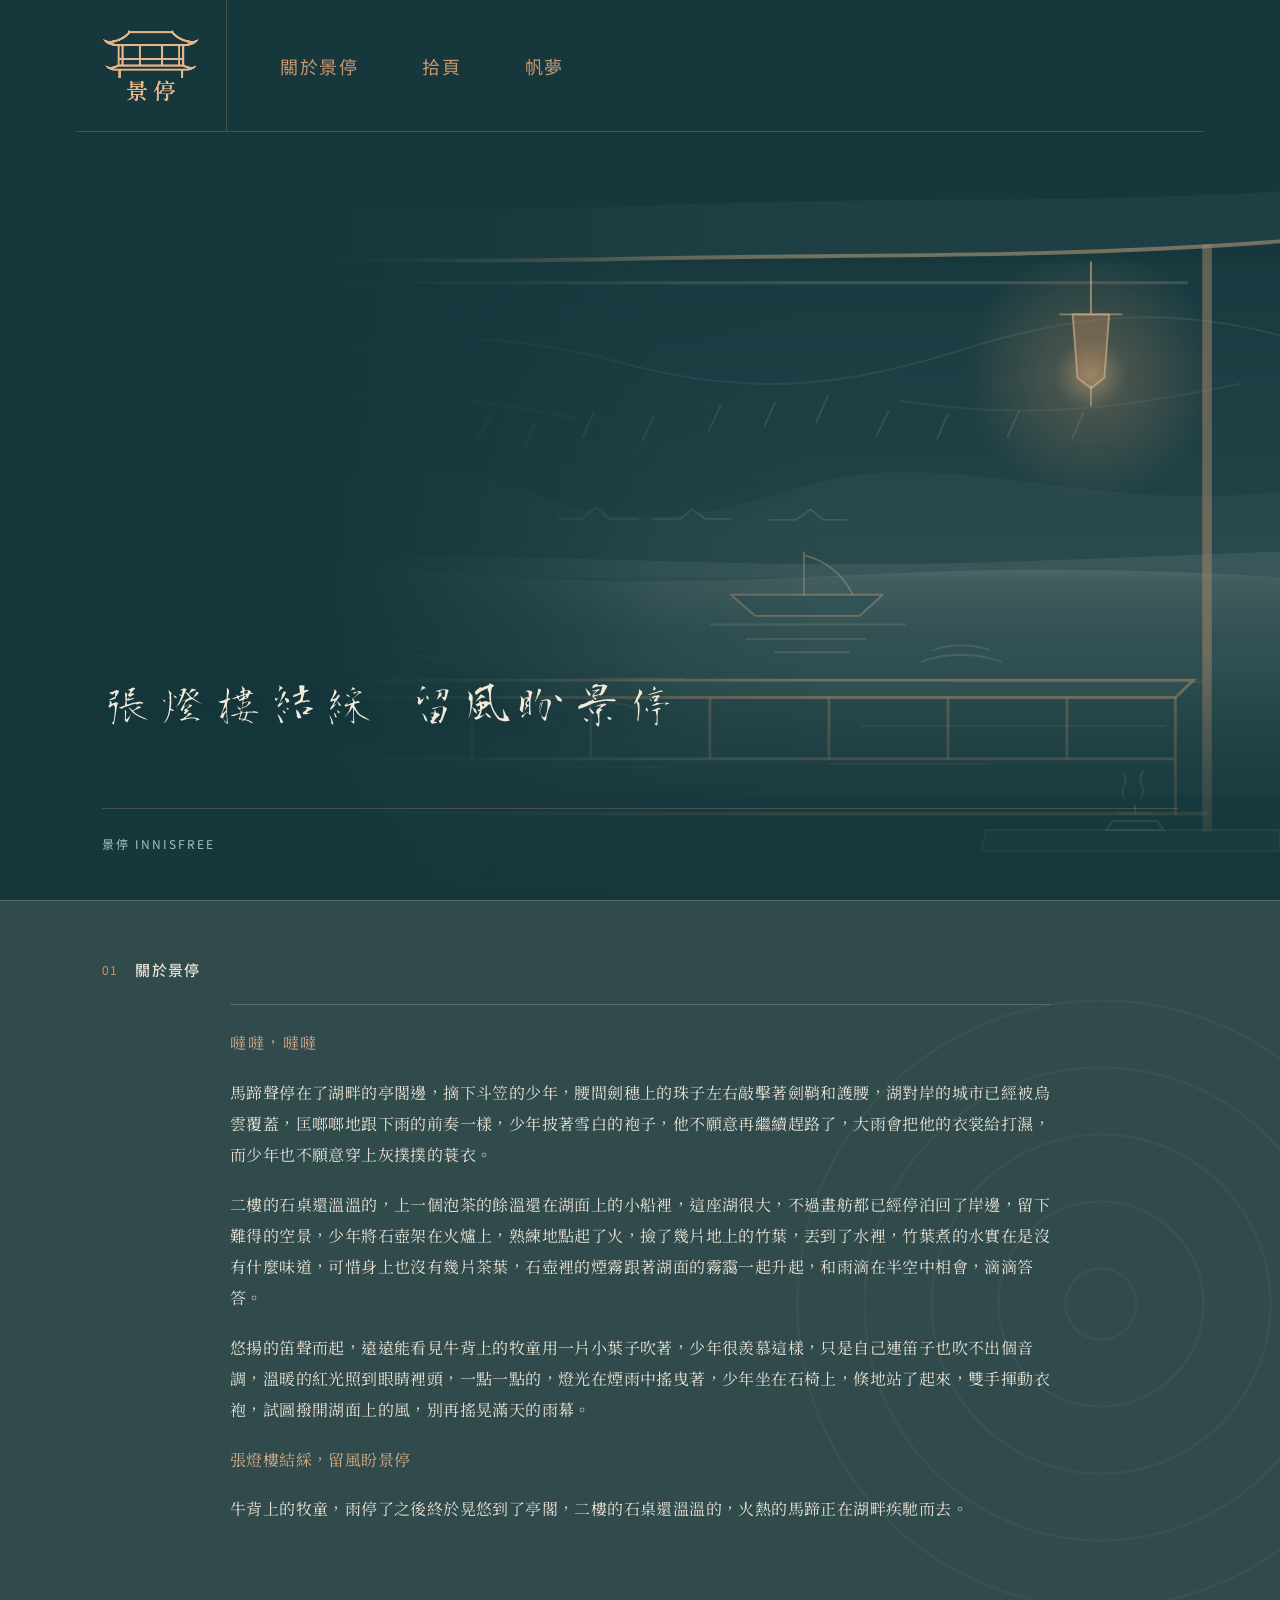
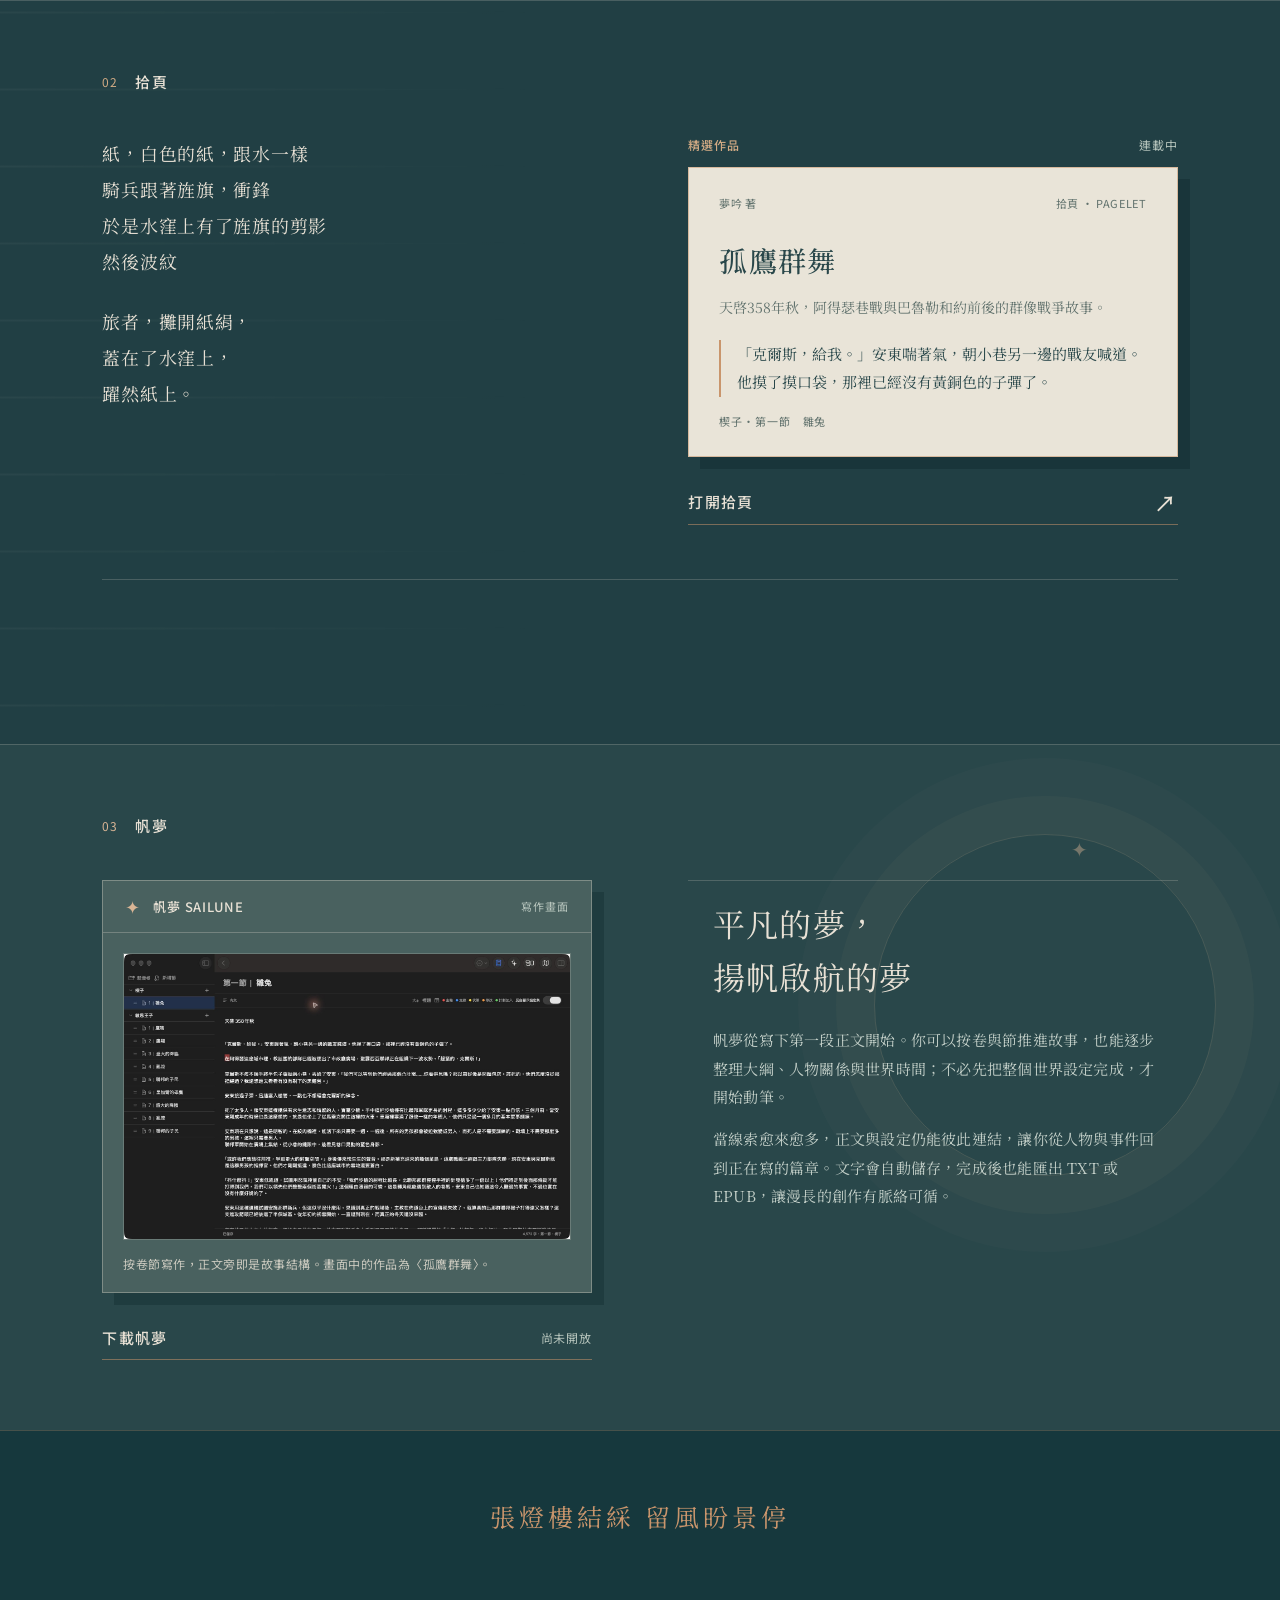
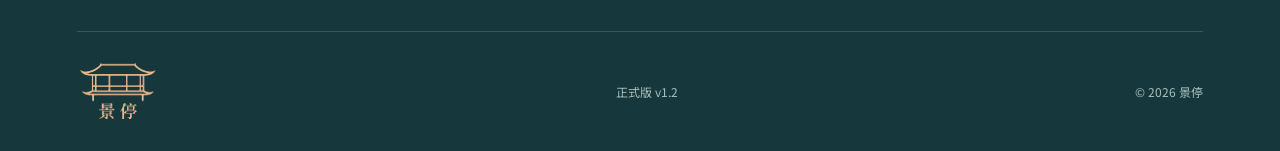
==== commit 44b5172c: "Migrate featured work and real Sailune screenshot to homepage Co-Authored-By: Claude Opus 5.5 <norep" ====
--- a/index.html
+++ b/index.html
@@ -15,8 +15,8 @@
 <main>
 <section class="hero" aria-label="首頁"><div class="hero-mark"><svg class="brand-logo" viewBox="515 215 670 510" role="img" aria-label="景停"><image filter="url(#logo-ink)" href="assets/logo-jiangnan-wordmark.png?v=1.2" width="1697" height="927"/></svg></div><h1>張燈樓結綵 留風盼景停</h1><div class="hero-bottom"><div class="hero-foot">景停 INNISFREE</div></div></section>
 <section class="intro section" id="vision" aria-label="關於景停"><div class="section-label"><span>01</span>關於景停</div><article class="about-story"><div class="about-story-body"><p class="about-story-opening">噠噠，噠噠</p><p>馬蹄聲停在了湖畔的亭閣邊，摘下斗笠的少年，腰間劍穗上的珠子左右敲擊著劍鞘和護腰，湖對岸的城市已經被烏雲覆蓋，匡啷啷地跟下雨的前奏一樣，少年披著雪白的袍子，他不願意再繼續趕路了，大雨會把他的衣裳給打濕，而少年也不願意穿上灰撲撲的蓑衣。</p><p>二樓的石桌還溫溫的，上一個泡茶的餘溫還在湖面上的小船裡，這座湖很大，不過畫舫都已經停泊回了岸邊，留下難得的空景，少年將石壺架在火爐上，熟練地點起了火，撿了幾片地上的竹葉，丟到了水裡，竹葉煮的水實在是沒有什麼味道，可惜身上也沒有幾片茶葉，石壺裡的煙霧跟著湖面的霧靄一起升起，和雨滴在半空中相會，滴滴答答。</p><p>悠揚的笛聲而起，遠遠能看見牛背上的牧童用一片小葉子吹著，少年很羨慕這樣，只是自己連笛子也吹不出個音調，溫暖的紅光照到眼睛裡頭，一點一點的，燈光在煙雨中搖曳著，少年坐在石椅上，倏地站了起來，雙手揮動衣袍，試圖撥開湖面上的風，別再搖晃滿天的雨幕。</p><p class="about-story-refrain">張燈樓結綵，留風盼景停</p><p>牛背上的牧童，雨停了之後終於晃悠到了亭閣，二樓的石桌還溫溫的，火熱的馬蹄正在湖畔疾馳而去。</p></div></article></section>
-<section class="stories section" id="pagelet"><div class="section-label"><span>02</span>拾頁</div><div class="stories-layout"><div class="pagelet-poem"><p>紙，白色的紙，跟水一樣<br>騎兵跟著旌旗，衝鋒<br>於是水窪上有了旌旗的剪影<br>然後波紋</p><p>旅者，攤開紙絹，<br>蓋在了水窪上，<br>躍然紙上。</p></div><div class="stories-content pagelet-preview" id="stories" aria-label="拾頁作品預覽"><div class="pagelet-preview-head"><span>精選作品</span><span>預覽示意</span></div><article class="pagelet-preview-card" data-featured-preview><div class="pagelet-preview-meta"><span data-preview-author>作者待提供</span><span>拾頁 · PAGELET</span></div><h3 data-preview-title>作品名稱待提供</h3><p data-preview-excerpt>作品節錄待提供</p><div class="pagelet-preview-lines" aria-hidden="true"><span></span><span></span><span></span></div></article><a class="pagelet-open-link" href="https://pagelet-nu.vercel.app/" target="_blank" rel="noopener noreferrer">打開拾頁 <span aria-hidden="true">↗</span></a></div></div><div class="story-bottom"><span>&nbsp;</span><span class="story-character" aria-hidden="true">&nbsp;</span></div></section>
-<section class="sailune-section section" id="sailune"><div class="section-label"><span>03</span>帆夢</div><div class="sailune-layout"><div class="sailune-showcase"><div class="sailune-preview" aria-label="帆夢畫面預覽示意"><div class="sailune-preview-bar"><span aria-hidden="true">✦</span><span>帆夢 SAILUNE</span><span>預覽示意</span></div><div class="sailune-preview-page"><span>創作工具</span><div class="sailune-preview-sheet" aria-hidden="true"><i></i><i></i><i></i><i></i><i></i></div></div></div><span class="sailune-download" aria-disabled="true">下載帆夢 <small>尚未開放</small></span></div><div class="sailune-copy"><p class="sailune-tagline">平凡的夢，<br>揚帆啟航的夢</p><div class="sailune-description"><p>帆夢從寫下第一段正文開始。你可以按卷與節推進故事，也能逐步整理大綱、人物關係與世界時間；不必先把整個世界設定完成，才開始動筆。</p><p>當線索愈來愈多，正文與設定仍能彼此連結，讓你從人物與事件回到正在寫的篇章。文字會自動儲存，完成後也能匯出 TXT 或 EPUB，讓漫長的創作有脈絡可循。</p></div></div></div></section>
+<section class="stories section" id="pagelet"><div class="section-label"><span>02</span>拾頁</div><div class="stories-layout"><div class="pagelet-poem"><p>紙，白色的紙，跟水一樣<br>騎兵跟著旌旗，衝鋒<br>於是水窪上有了旌旗的剪影<br>然後波紋</p><p>旅者，攤開紙絹，<br>蓋在了水窪上，<br>躍然紙上。</p></div><div class="stories-content pagelet-preview" id="stories" aria-label="拾頁精選作品"><div class="pagelet-preview-head"><span>精選作品</span><span>連載中</span></div><a class="pagelet-preview-card" data-featured-preview href="https://pagelet-nu.vercel.app/book/58D81B57-3063-4803-8E54-A37220B423C1" target="_blank" rel="noopener noreferrer"><div class="pagelet-preview-meta"><span data-preview-author>夢吟 著</span><span>拾頁 · PAGELET</span></div><h3 data-preview-title>孤鷹群舞</h3><p class="pagelet-preview-summary">天啓358年秋，阿得瑟巷戰與巴魯勒和約前後的群像戰爭故事。</p><blockquote data-preview-excerpt>「克爾斯，給我。」安東喘著氣，朝小巷另一邊的戰友喊道。他摸了摸口袋，那裡已經沒有黃銅色的子彈了。</blockquote><span class="pagelet-preview-source">楔子・第一節　雛兔</span></a><a class="pagelet-open-link" href="https://pagelet-nu.vercel.app/" target="_blank" rel="noopener noreferrer">打開拾頁 <span aria-hidden="true">↗</span></a></div></div><div class="story-bottom"><span>&nbsp;</span><span class="story-character" aria-hidden="true">&nbsp;</span></div></section>
+<section class="sailune-section section" id="sailune"><div class="section-label"><span>03</span>帆夢</div><div class="sailune-layout"><div class="sailune-showcase"><figure class="sailune-preview sailune-shot"><div class="sailune-preview-bar"><span aria-hidden="true">✦</span><span>帆夢 SAILUNE</span><span>寫作畫面</span></div><img src="assets/sailune-editor.jpg?v=1.2" width="1600" height="1025" loading="lazy" alt="帆夢的寫作畫面：左側是卷與節的目錄，右側是〈孤鷹群舞〉第一節〈雛兔〉的正文。"><figcaption>按卷節寫作，正文旁即是故事結構。畫面中的作品為〈孤鷹群舞〉。</figcaption></figure><span class="sailune-download" aria-disabled="true">下載帆夢 <small>尚未開放</small></span></div><div class="sailune-copy"><p class="sailune-tagline">平凡的夢，<br>揚帆啟航的夢</p><div class="sailune-description"><p>帆夢從寫下第一段正文開始。你可以按卷與節推進故事，也能逐步整理大綱、人物關係與世界時間；不必先把整個世界設定完成，才開始動筆。</p><p>當線索愈來愈多，正文與設定仍能彼此連結，讓你從人物與事件回到正在寫的篇章。文字會自動儲存，完成後也能匯出 TXT 或 EPUB，讓漫長的創作有脈絡可循。</p></div></div></div></section>
 <section class="closing"><p>張燈樓結綵 留風盼景停</p><span>&nbsp;</span></section>
 </main>
 <footer><a class="footer-brand" href="#"><svg class="brand-logo" viewBox="515 215 670 510" role="img" aria-label="景停"><image filter="url(#logo-ink)" href="assets/logo-jiangnan-wordmark.png?v=1.2" width="1697" height="927"/></svg></a><p>正式版 v1.2</p><span>© 2026 景停</span></footer>
--- a/style.css
+++ b/style.css
@@ -145,3 +145,15 @@
 .hero-mark{display:none}
 .hero h1{color:#f1e9d9;text-shadow:0 2px 20px #092429aa}
 @media(max-width:640px){.hero::before{inset:2% -28% 25% 0;background-position:right center;opacity:.75;mask-image:linear-gradient(0deg,transparent 0%,#000 48%)}.hero::after{background:linear-gradient(0deg,#16383d 22%,transparent 82%)}.hero h1{text-shadow:0 2px 15px #092429cc}}
+
+/* 內容遷移：拾頁精選作品與帆夢實際畫面（待審，未提升版號） */
+a.pagelet-preview-card{display:block;text-decoration:none;transition:transform .2s ease,box-shadow .2s ease}
+a.pagelet-preview-card:hover,a.pagelet-preview-card:focus-visible{transform:translate(-2px,-2px);box-shadow:14px 14px 0 #152f3499}
+.pagelet-preview-card .pagelet-preview-summary{font-size:14px}
+.pagelet-preview-card blockquote{margin:20px 0 0;padding-left:16px;border-left:2px solid #c9956c;font:400 15px/1.9 var(--serif);color:#29474a}
+.pagelet-preview-source{display:block;margin-top:16px;font:400 11px var(--sans);letter-spacing:.08em;color:#61726d}
+.sailune-shot{margin:0;min-height:0}
+.sailune-shot img{display:block;width:calc(100% - 40px);height:auto;margin:20px 20px 0;border:1px solid #e8e1d533}
+.sailune-shot figcaption{padding:14px 20px 18px;font:400 12px/1.7 var(--sans);letter-spacing:.04em;color:#e8e1d5cc}
+@media(max-width:640px){.sailune-shot img{width:calc(100% - 28px);margin:14px 14px 0}.sailune-shot figcaption{padding:12px 14px 14px}}
+@media(prefers-reduced-motion:reduce){a.pagelet-preview-card{transition:none}}
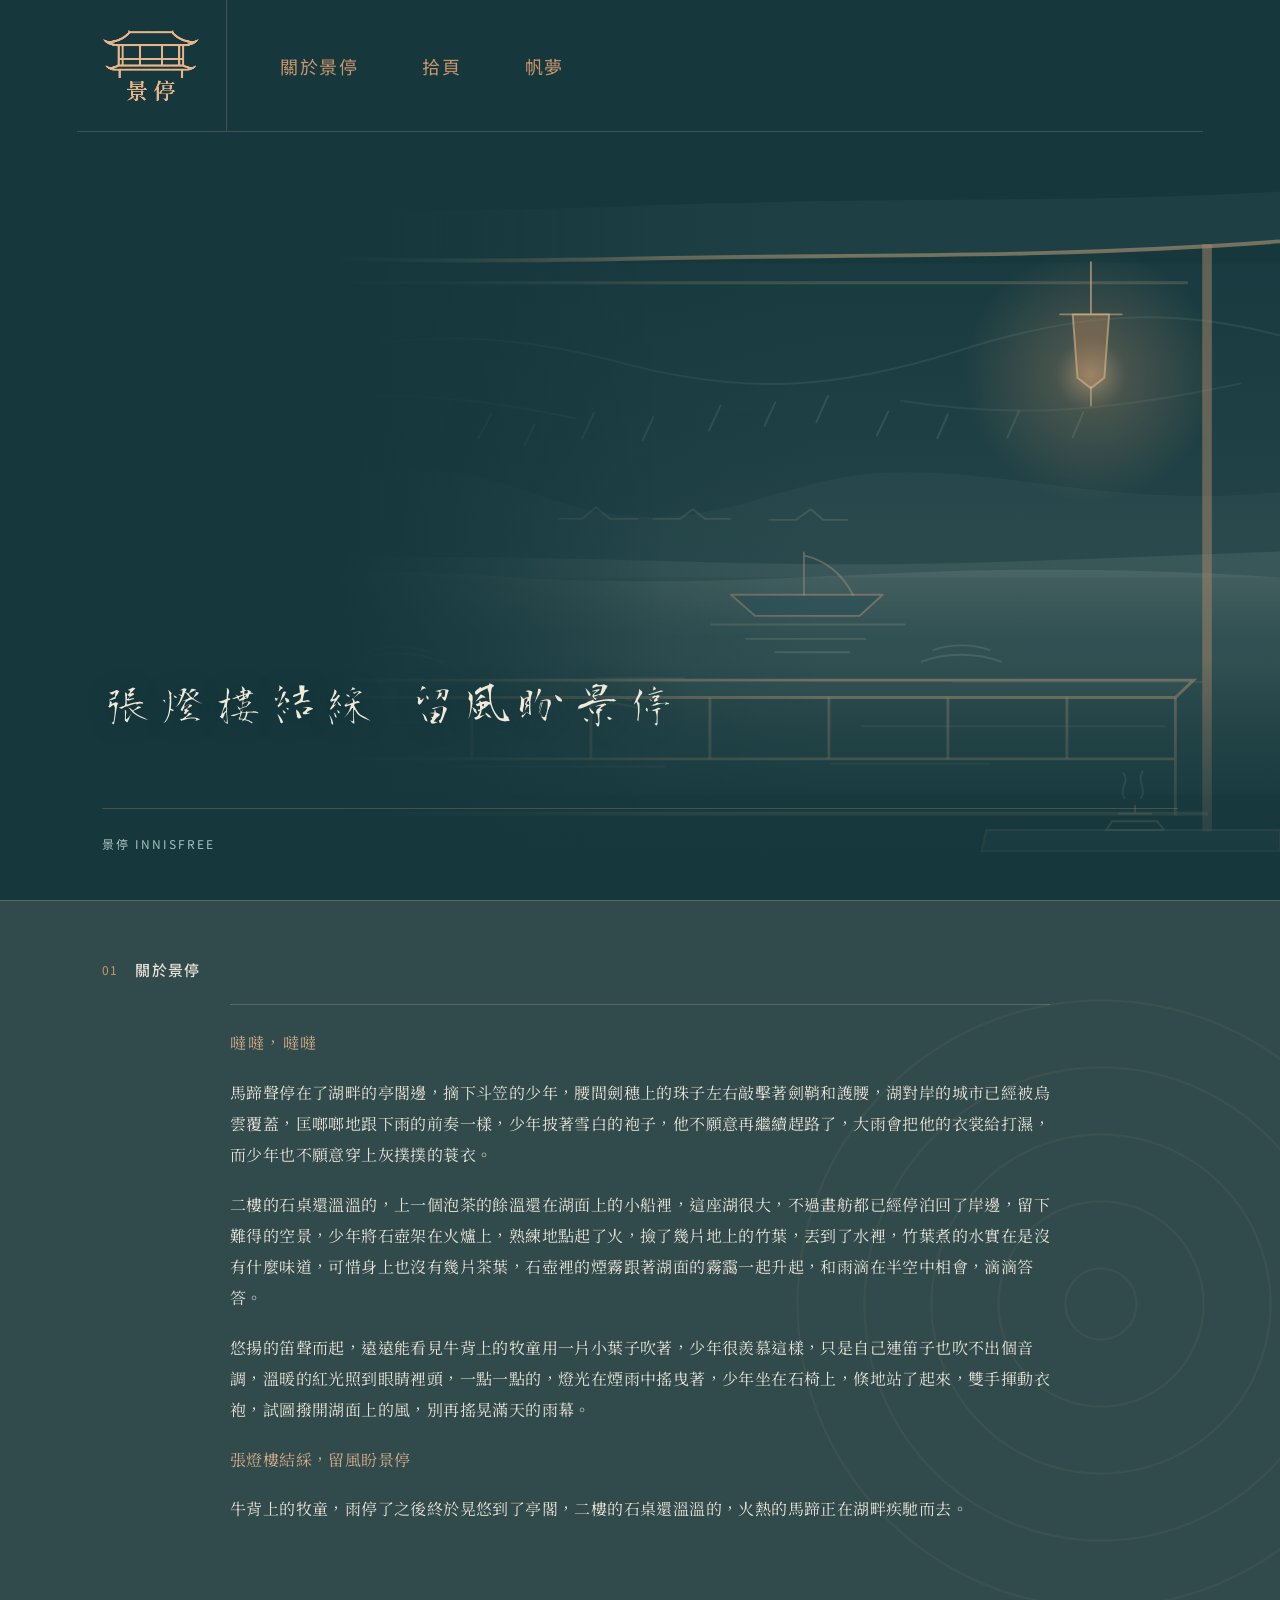
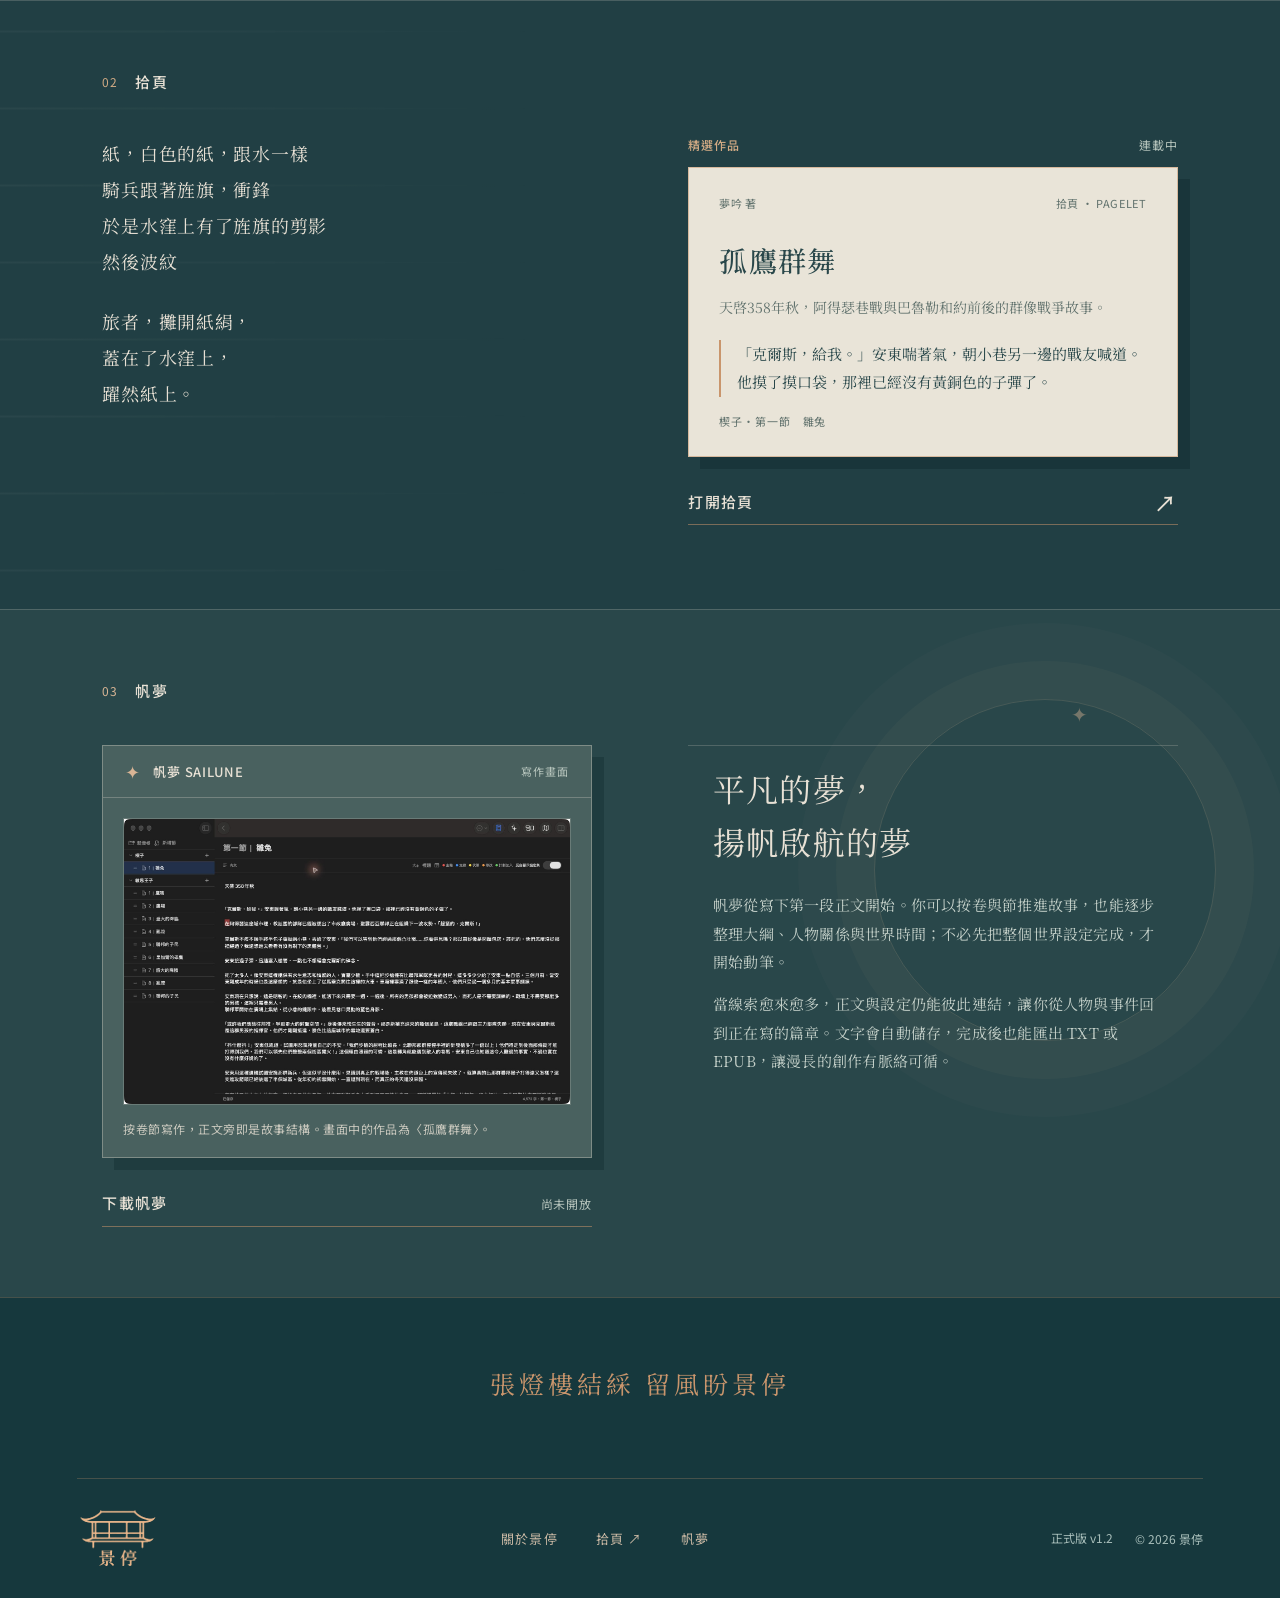
==== commit 4ee95481: "Polish homepage: hero line break, faster logo, share card, accessibility, footer links Co-Authored-B" ====
--- a/index.html
+++ b/index.html
@@ -7,19 +7,36 @@
 <link rel="canonical" href="https://moonest-0321.github.io/Innisfree/">
 <meta name="version" content="v1.2">
 <link rel="icon" href="assets/favicon.svg?v=1.2" type="image/svg+xml">
-<link rel="stylesheet" href="style.css?v=1.2">
+<meta name="theme-color" content="#16383d">
+<meta property="og:type" content="website">
+<meta property="og:locale" content="zh_TW">
+<meta property="og:site_name" content="景停">
+<meta property="og:title" content="景停｜張燈樓結綵 留風盼景停">
+<meta property="og:description" content="認識景停的故事，在拾頁閱讀作品，用帆夢寫下長篇故事。">
+<meta property="og:url" content="https://moonest-0321.github.io/Innisfree/">
+<meta property="og:image" content="https://moonest-0321.github.io/Innisfree/assets/og-image.jpg">
+<meta property="og:image:width" content="1200"><meta property="og:image:height" content="630">
+<meta property="og:image:alt" content="景停：湖畔亭閣的燈與題句「張燈樓結綵 留風盼景停」">
+<meta name="twitter:card" content="summary_large_image">
+<link rel="preconnect" href="https://fonts.googleapis.com">
+<link rel="preconnect" href="https://fonts.gstatic.com" crossorigin>
+<link rel="stylesheet" href="https://fonts.googleapis.com/css2?family=Noto+Sans+TC:wght@400;500;600&amp;family=Noto+Serif+TC:wght@400;500;600&amp;display=swap">
+<link rel="preload" href="assets/fonts/jingting-zhengfeng-light.ttf" as="font" type="font/ttf" crossorigin>
+<link rel="stylesheet" href="style.css?v=1.2.1">
+<script type="application/ld+json">{"@context":"https://schema.org","@type":"Organization","name":"景停","alternateName":"Innisfree","url":"https://moonest-0321.github.io/Innisfree/","logo":"https://moonest-0321.github.io/Innisfree/assets/logo-jiangnan-wordmark-sm.png","slogan":"張燈樓結綵 留風盼景停"}</script>
 </head>
 <body>
+<a class="skip-link" href="#vision">跳到主要內容</a>
 <svg width="0" height="0" aria-hidden="true" style="position:absolute"><defs><filter id="logo-ink" color-interpolation-filters="sRGB"><feColorMatrix type="matrix" values="0 0 0 0 .91 0 0 0 0 .71 0 0 0 0 .54 1.4 0 0 0 -.2"/></filter></defs></svg>
-<header class="header"><a class="brand" href="#" aria-label="景停首頁"><svg class="brand-logo" viewBox="515 215 670 510" role="img" aria-label="景停"><image filter="url(#logo-ink)" href="assets/logo-jiangnan-wordmark.png?v=1.2" width="1697" height="927"/></svg></a><nav aria-label="主要導覽"><a href="#vision">關於景停</a><a href="#pagelet">拾頁</a><a href="#sailune">帆夢</a></nav></header>
-<main>
-<section class="hero" aria-label="首頁"><div class="hero-mark"><svg class="brand-logo" viewBox="515 215 670 510" role="img" aria-label="景停"><image filter="url(#logo-ink)" href="assets/logo-jiangnan-wordmark.png?v=1.2" width="1697" height="927"/></svg></div><h1>張燈樓結綵 留風盼景停</h1><div class="hero-bottom"><div class="hero-foot">景停 INNISFREE</div></div></section>
-<section class="intro section" id="vision" aria-label="關於景停"><div class="section-label"><span>01</span>關於景停</div><article class="about-story"><div class="about-story-body"><p class="about-story-opening">噠噠，噠噠</p><p>馬蹄聲停在了湖畔的亭閣邊，摘下斗笠的少年，腰間劍穗上的珠子左右敲擊著劍鞘和護腰，湖對岸的城市已經被烏雲覆蓋，匡啷啷地跟下雨的前奏一樣，少年披著雪白的袍子，他不願意再繼續趕路了，大雨會把他的衣裳給打濕，而少年也不願意穿上灰撲撲的蓑衣。</p><p>二樓的石桌還溫溫的，上一個泡茶的餘溫還在湖面上的小船裡，這座湖很大，不過畫舫都已經停泊回了岸邊，留下難得的空景，少年將石壺架在火爐上，熟練地點起了火，撿了幾片地上的竹葉，丟到了水裡，竹葉煮的水實在是沒有什麼味道，可惜身上也沒有幾片茶葉，石壺裡的煙霧跟著湖面的霧靄一起升起，和雨滴在半空中相會，滴滴答答。</p><p>悠揚的笛聲而起，遠遠能看見牛背上的牧童用一片小葉子吹著，少年很羨慕這樣，只是自己連笛子也吹不出個音調，溫暖的紅光照到眼睛裡頭，一點一點的，燈光在煙雨中搖曳著，少年坐在石椅上，倏地站了起來，雙手揮動衣袍，試圖撥開湖面上的風，別再搖晃滿天的雨幕。</p><p class="about-story-refrain">張燈樓結綵，留風盼景停</p><p>牛背上的牧童，雨停了之後終於晃悠到了亭閣，二樓的石桌還溫溫的，火熱的馬蹄正在湖畔疾馳而去。</p></div></article></section>
-<section class="stories section" id="pagelet"><div class="section-label"><span>02</span>拾頁</div><div class="stories-layout"><div class="pagelet-poem"><p>紙，白色的紙，跟水一樣<br>騎兵跟著旌旗，衝鋒<br>於是水窪上有了旌旗的剪影<br>然後波紋</p><p>旅者，攤開紙絹，<br>蓋在了水窪上，<br>躍然紙上。</p></div><div class="stories-content pagelet-preview" id="stories" aria-label="拾頁精選作品"><div class="pagelet-preview-head"><span>精選作品</span><span>連載中</span></div><a class="pagelet-preview-card" data-featured-preview href="https://pagelet-nu.vercel.app/book/58D81B57-3063-4803-8E54-A37220B423C1" target="_blank" rel="noopener noreferrer"><div class="pagelet-preview-meta"><span data-preview-author>夢吟 著</span><span>拾頁 · PAGELET</span></div><h3 data-preview-title>孤鷹群舞</h3><p class="pagelet-preview-summary">天啓358年秋，阿得瑟巷戰與巴魯勒和約前後的群像戰爭故事。</p><blockquote data-preview-excerpt>「克爾斯，給我。」安東喘著氣，朝小巷另一邊的戰友喊道。他摸了摸口袋，那裡已經沒有黃銅色的子彈了。</blockquote><span class="pagelet-preview-source">楔子・第一節　雛兔</span></a><a class="pagelet-open-link" href="https://pagelet-nu.vercel.app/" target="_blank" rel="noopener noreferrer">打開拾頁 <span aria-hidden="true">↗</span></a></div></div><div class="story-bottom"><span>&nbsp;</span><span class="story-character" aria-hidden="true">&nbsp;</span></div></section>
-<section class="sailune-section section" id="sailune"><div class="section-label"><span>03</span>帆夢</div><div class="sailune-layout"><div class="sailune-showcase"><figure class="sailune-preview sailune-shot"><div class="sailune-preview-bar"><span aria-hidden="true">✦</span><span>帆夢 SAILUNE</span><span>寫作畫面</span></div><img src="assets/sailune-editor.jpg?v=1.2" width="1600" height="1025" loading="lazy" alt="帆夢的寫作畫面：左側是卷與節的目錄，右側是〈孤鷹群舞〉第一節〈雛兔〉的正文。"><figcaption>按卷節寫作，正文旁即是故事結構。畫面中的作品為〈孤鷹群舞〉。</figcaption></figure><span class="sailune-download" aria-disabled="true">下載帆夢 <small>尚未開放</small></span></div><div class="sailune-copy"><p class="sailune-tagline">平凡的夢，<br>揚帆啟航的夢</p><div class="sailune-description"><p>帆夢從寫下第一段正文開始。你可以按卷與節推進故事，也能逐步整理大綱、人物關係與世界時間；不必先把整個世界設定完成，才開始動筆。</p><p>當線索愈來愈多，正文與設定仍能彼此連結，讓你從人物與事件回到正在寫的篇章。文字會自動儲存，完成後也能匯出 TXT 或 EPUB，讓漫長的創作有脈絡可循。</p></div></div></div></section>
-<section class="closing"><p>張燈樓結綵 留風盼景停</p><span>&nbsp;</span></section>
+<header class="header"><a class="brand" href="#" aria-label="景停首頁"><svg class="brand-logo" viewBox="515 215 670 510" role="img" aria-label="景停"><image filter="url(#logo-ink)" href="assets/logo-jiangnan-wordmark-sm.png?v=1.2.1" width="1697" height="927"/></svg></a><nav aria-label="主要導覽"><a href="#vision">關於景停</a><a href="#pagelet">拾頁</a><a href="#sailune">帆夢</a></nav></header>
+<main id="main">
+<section class="hero" aria-label="首頁"><div class="hero-mark"><svg class="brand-logo" viewBox="515 215 670 510" role="img" aria-label="景停"><image filter="url(#logo-ink)" href="assets/logo-jiangnan-wordmark-sm.png?v=1.2.1" width="1697" height="927"/></svg></div><h1><span>張燈樓結綵</span> <span>留風盼景停</span></h1><div class="hero-bottom"><div class="hero-foot">景停 INNISFREE</div></div></section>
+<section class="intro section" id="vision" aria-labelledby="vision-title"><h2 class="section-label" id="vision-title"><span>01</span>關於景停</h2><article class="about-story"><div class="about-story-body"><p class="about-story-opening">噠噠，噠噠</p><p>馬蹄聲停在了湖畔的亭閣邊，摘下斗笠的少年，腰間劍穗上的珠子左右敲擊著劍鞘和護腰，湖對岸的城市已經被烏雲覆蓋，匡啷啷地跟下雨的前奏一樣，少年披著雪白的袍子，他不願意再繼續趕路了，大雨會把他的衣裳給打濕，而少年也不願意穿上灰撲撲的蓑衣。</p><p>二樓的石桌還溫溫的，上一個泡茶的餘溫還在湖面上的小船裡，這座湖很大，不過畫舫都已經停泊回了岸邊，留下難得的空景，少年將石壺架在火爐上，熟練地點起了火，撿了幾片地上的竹葉，丟到了水裡，竹葉煮的水實在是沒有什麼味道，可惜身上也沒有幾片茶葉，石壺裡的煙霧跟著湖面的霧靄一起升起，和雨滴在半空中相會，滴滴答答。</p><p>悠揚的笛聲而起，遠遠能看見牛背上的牧童用一片小葉子吹著，少年很羨慕這樣，只是自己連笛子也吹不出個音調，溫暖的紅光照到眼睛裡頭，一點一點的，燈光在煙雨中搖曳著，少年坐在石椅上，倏地站了起來，雙手揮動衣袍，試圖撥開湖面上的風，別再搖晃滿天的雨幕。</p><p class="about-story-refrain">張燈樓結綵，留風盼景停</p><p>牛背上的牧童，雨停了之後終於晃悠到了亭閣，二樓的石桌還溫溫的，火熱的馬蹄正在湖畔疾馳而去。</p></div></article></section>
+<section class="stories section" id="pagelet" aria-labelledby="pagelet-title"><h2 class="section-label" id="pagelet-title"><span>02</span>拾頁</h2><div class="stories-layout"><div class="pagelet-poem"><p>紙，白色的紙，跟水一樣<br>騎兵跟著旌旗，衝鋒<br>於是水窪上有了旌旗的剪影<br>然後波紋</p><p>旅者，攤開紙絹，<br>蓋在了水窪上，<br>躍然紙上。</p></div><div class="stories-content pagelet-preview" id="stories" aria-label="拾頁精選作品"><div class="pagelet-preview-head"><span>精選作品</span><span>連載中</span></div><a class="pagelet-preview-card" data-featured-preview href="https://pagelet-nu.vercel.app/book/58D81B57-3063-4803-8E54-A37220B423C1" target="_blank" rel="noopener noreferrer"><div class="pagelet-preview-meta"><span data-preview-author>夢吟 著</span><span>拾頁 · PAGELET</span></div><h3 data-preview-title>孤鷹群舞</h3><p class="pagelet-preview-summary">天啓358年秋，阿得瑟巷戰與巴魯勒和約前後的群像戰爭故事。</p><blockquote data-preview-excerpt>「克爾斯，給我。」安東喘著氣，朝小巷另一邊的戰友喊道。他摸了摸口袋，那裡已經沒有黃銅色的子彈了。</blockquote><span class="pagelet-preview-source">楔子・第一節　雛兔</span></a><a class="pagelet-open-link" href="https://pagelet-nu.vercel.app/" target="_blank" rel="noopener noreferrer">打開拾頁 <span aria-hidden="true">↗</span><span class="visually-hidden">（另開新分頁）</span></a></div></div></section>
+<section class="sailune-section section" id="sailune" aria-labelledby="sailune-title"><h2 class="section-label" id="sailune-title"><span>03</span>帆夢</h2><div class="sailune-layout"><div class="sailune-showcase"><figure class="sailune-preview sailune-shot"><div class="sailune-preview-bar"><span aria-hidden="true">✦</span><span>帆夢 SAILUNE</span><span>寫作畫面</span></div><img src="assets/sailune-editor.jpg?v=1.2" width="1600" height="1025" loading="lazy" alt="帆夢的寫作畫面：左側是卷與節的目錄，右側是〈孤鷹群舞〉第一節〈雛兔〉的正文。"><figcaption>按卷節寫作，正文旁即是故事結構。畫面中的作品為〈孤鷹群舞〉。</figcaption></figure><p class="sailune-download">下載帆夢 <small>尚未開放</small></p></div><div class="sailune-copy"><p class="sailune-tagline">平凡的夢，<br>揚帆啟航的夢</p><div class="sailune-description"><p>帆夢從寫下第一段正文開始。你可以按卷與節推進故事，也能逐步整理大綱、人物關係與世界時間；不必先把整個世界設定完成，才開始動筆。</p><p>當線索愈來愈多，正文與設定仍能彼此連結，讓你從人物與事件回到正在寫的篇章。文字會自動儲存，完成後也能匯出 TXT 或 EPUB，讓漫長的創作有脈絡可循。</p></div></div></div></section>
+<section class="closing" aria-label="題句"><p>張燈樓結綵 留風盼景停</p></section>
 </main>
-<footer><a class="footer-brand" href="#"><svg class="brand-logo" viewBox="515 215 670 510" role="img" aria-label="景停"><image filter="url(#logo-ink)" href="assets/logo-jiangnan-wordmark.png?v=1.2" width="1697" height="927"/></svg></a><p>正式版 v1.2</p><span>© 2026 景停</span></footer>
+<footer><a class="footer-brand" href="#" aria-label="回到頂端"><svg class="brand-logo" viewBox="515 215 670 510" role="img" aria-label="景停"><image filter="url(#logo-ink)" href="assets/logo-jiangnan-wordmark-sm.png?v=1.2.1" width="1697" height="927"/></svg></a><nav class="footer-nav" aria-label="頁尾導覽"><a href="#vision">關於景停</a><a href="https://pagelet-nu.vercel.app/" target="_blank" rel="noopener noreferrer">拾頁 ↗</a><a href="#sailune">帆夢</a></nav><div class="footer-meta"><p>正式版 v1.2</p><span>© 2026 景停</span></div></footer>
 
-<script src="script.js?v=1.2"></script>
+<script src="script.js?v=1.2.1"></script>
 </body></html>
--- a/style.css
+++ b/style.css
@@ -1,4 +1,3 @@
-@import url('https://fonts.googleapis.com/css2?family=Noto+Sans+TC:wght@400;500;600&family=Noto+Serif+TC:wght@400;500;600&display=swap');
 @font-face{font-family:ZhengfengLight;src:url('assets/fonts/jingting-zhengfeng-light.ttf') format('truetype');font-display:swap}
 :root{--paper:#16383d;--surface:#dce5e0;--ink:#c9956c;--muted:#a9bfbb;--line:#c9956c44;--serif:'Noto Serif TC','Songti TC',serif;--sans:'Noto Sans TC','PingFang TC',sans-serif}
 *{box-sizing:border-box}html{scroll-behavior:smooth;scroll-padding-top:32px}body{margin:0;background:var(--paper);color:var(--ink);font:16px var(--sans)}a{color:inherit;text-decoration:none}button{font:inherit;cursor:pointer}a:focus-visible,button:focus-visible{outline:2px solid var(--ink);outline-offset:6px}button:hover,a:hover{color:#f2c59f}
@@ -157,3 +156,24 @@
 .sailune-shot figcaption{padding:14px 20px 18px;font:400 12px/1.7 var(--sans);letter-spacing:.04em;color:#e8e1d5cc}
 @media(max-width:640px){.sailune-shot img{width:calc(100% - 28px);margin:14px 14px 0}.sailune-shot figcaption{padding:12px 14px 14px}}
 @media(prefers-reduced-motion:reduce){a.pagelet-preview-card{transition:none}}
+
+/* v1.2.1 細修：不改主題，只補可讀性、無障礙與載入 */
+.skip-link{position:absolute;left:16px;top:-60px;z-index:20;padding:10px 16px;background:#e8e1d5;color:#16383d;font-size:14px;transition:top .15s}
+.skip-link:focus{top:12px}
+.visually-hidden{position:absolute!important;width:1px;height:1px;overflow:hidden;clip:rect(0 0 0 0);white-space:nowrap}
+h2.section-label{margin-top:0;font-family:var(--sans)}
+.hero h1 span{display:inline-block}
+.header nav a{position:relative;padding:6px 0;transition:color .2s}
+.header nav a::after{content:"";position:absolute;left:0;right:0;bottom:0;height:1px;background:currentColor;transform:scaleX(0);transform-origin:left;transition:transform .25s ease}
+.header nav a:hover::after,.header nav a[aria-current="true"]::after{transform:scaleX(1)}
+.header nav a[aria-current="true"]{color:#f2c59f}
+.stories:has(.pagelet-poem){padding-bottom:84px}
+a.pagelet-preview-card:focus-visible{outline:2px solid #e8b58a;outline-offset:6px}
+.pagelet-open-link:hover span:first-child{transform:translate(2px,-2px)}
+.pagelet-open-link span{transition:transform .2s}
+p.sailune-download{margin-bottom:0;line-height:1.5}
+footer{flex-wrap:wrap}
+.footer-nav{display:flex;gap:clamp(18px,3vw,40px);font-size:13px;letter-spacing:.08em;color:#c9b8a4}
+.footer-meta{display:flex;align-items:center;gap:22px}
+@media(max-width:640px){.stories:has(.pagelet-poem){padding-bottom:56px}footer{display:grid;grid-template-columns:auto 1fr;row-gap:18px}.footer-nav{justify-content:flex-end;font-size:12px;gap:16px}.footer-meta{grid-column:1/-1;justify-content:space-between;border-top:1px solid var(--line);padding-top:14px}}
+@media(prefers-reduced-motion:reduce){.header nav a::after,.skip-link{transition:none}}
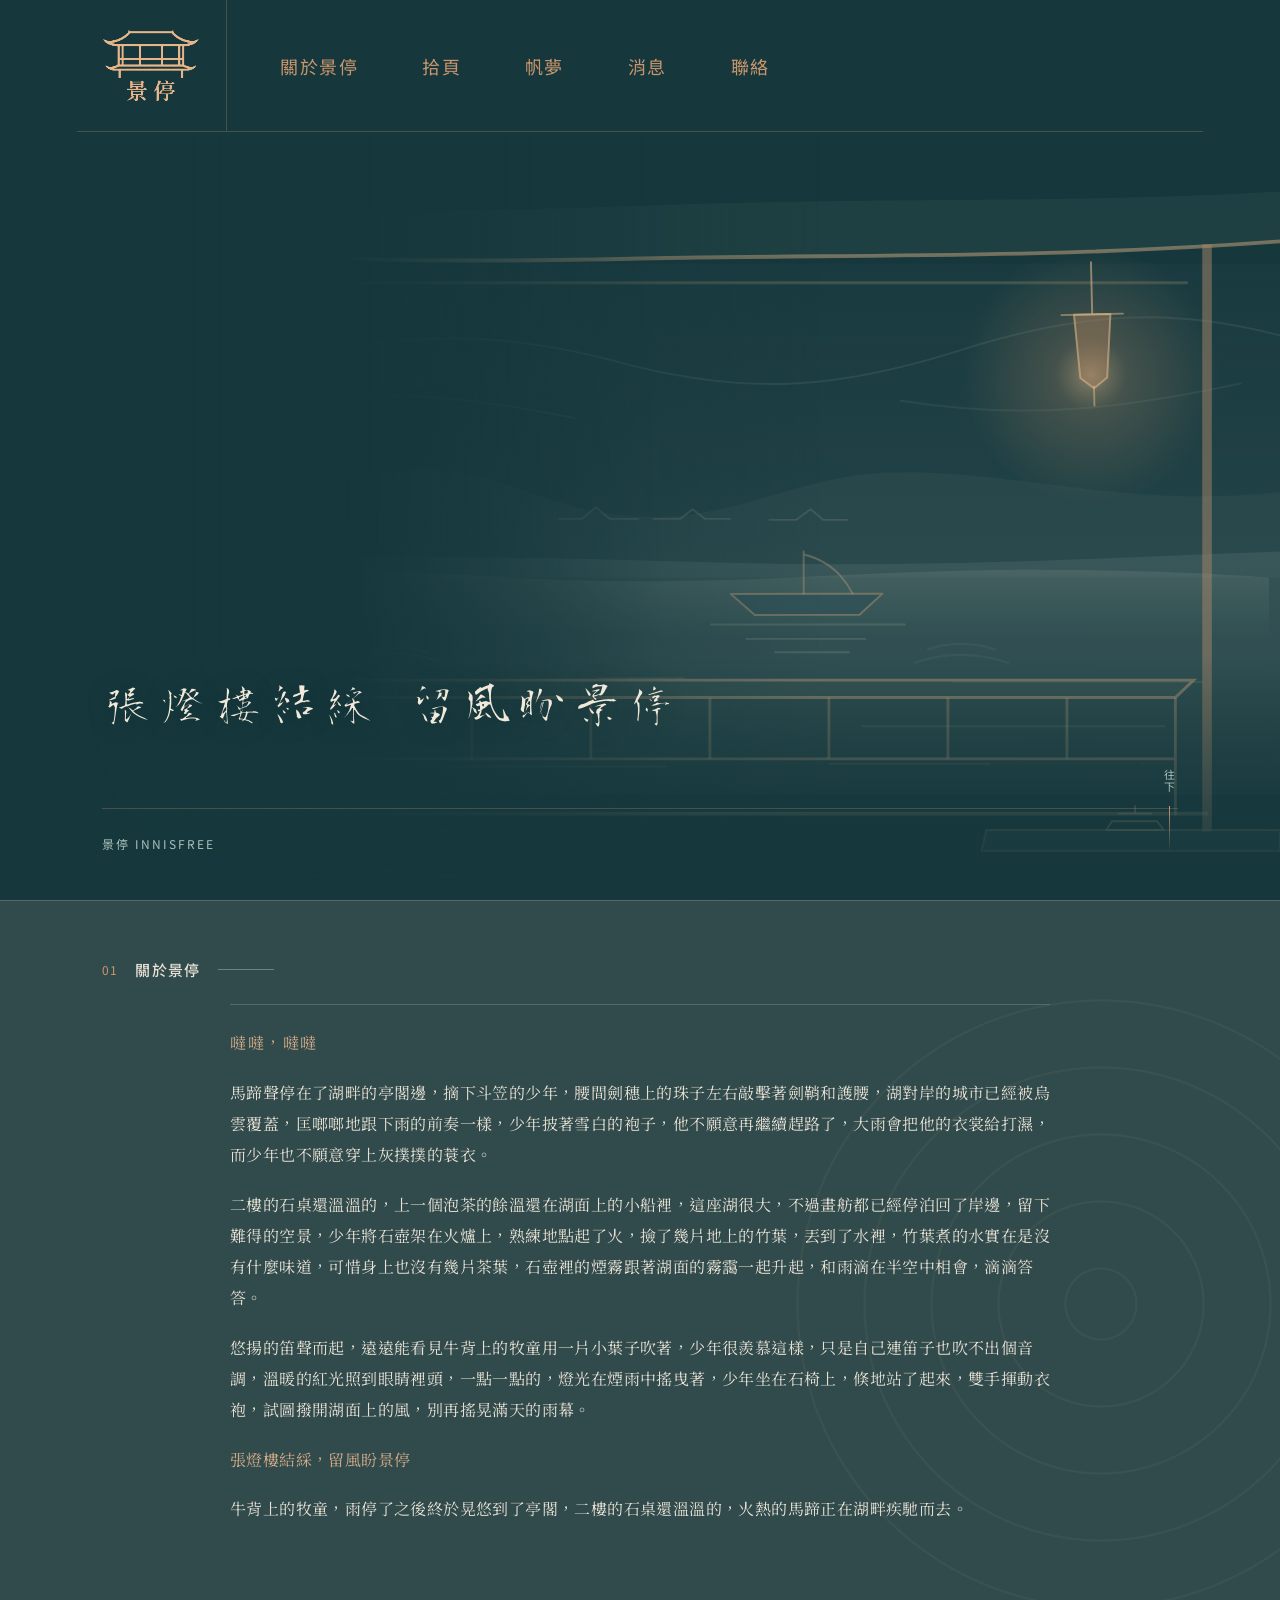
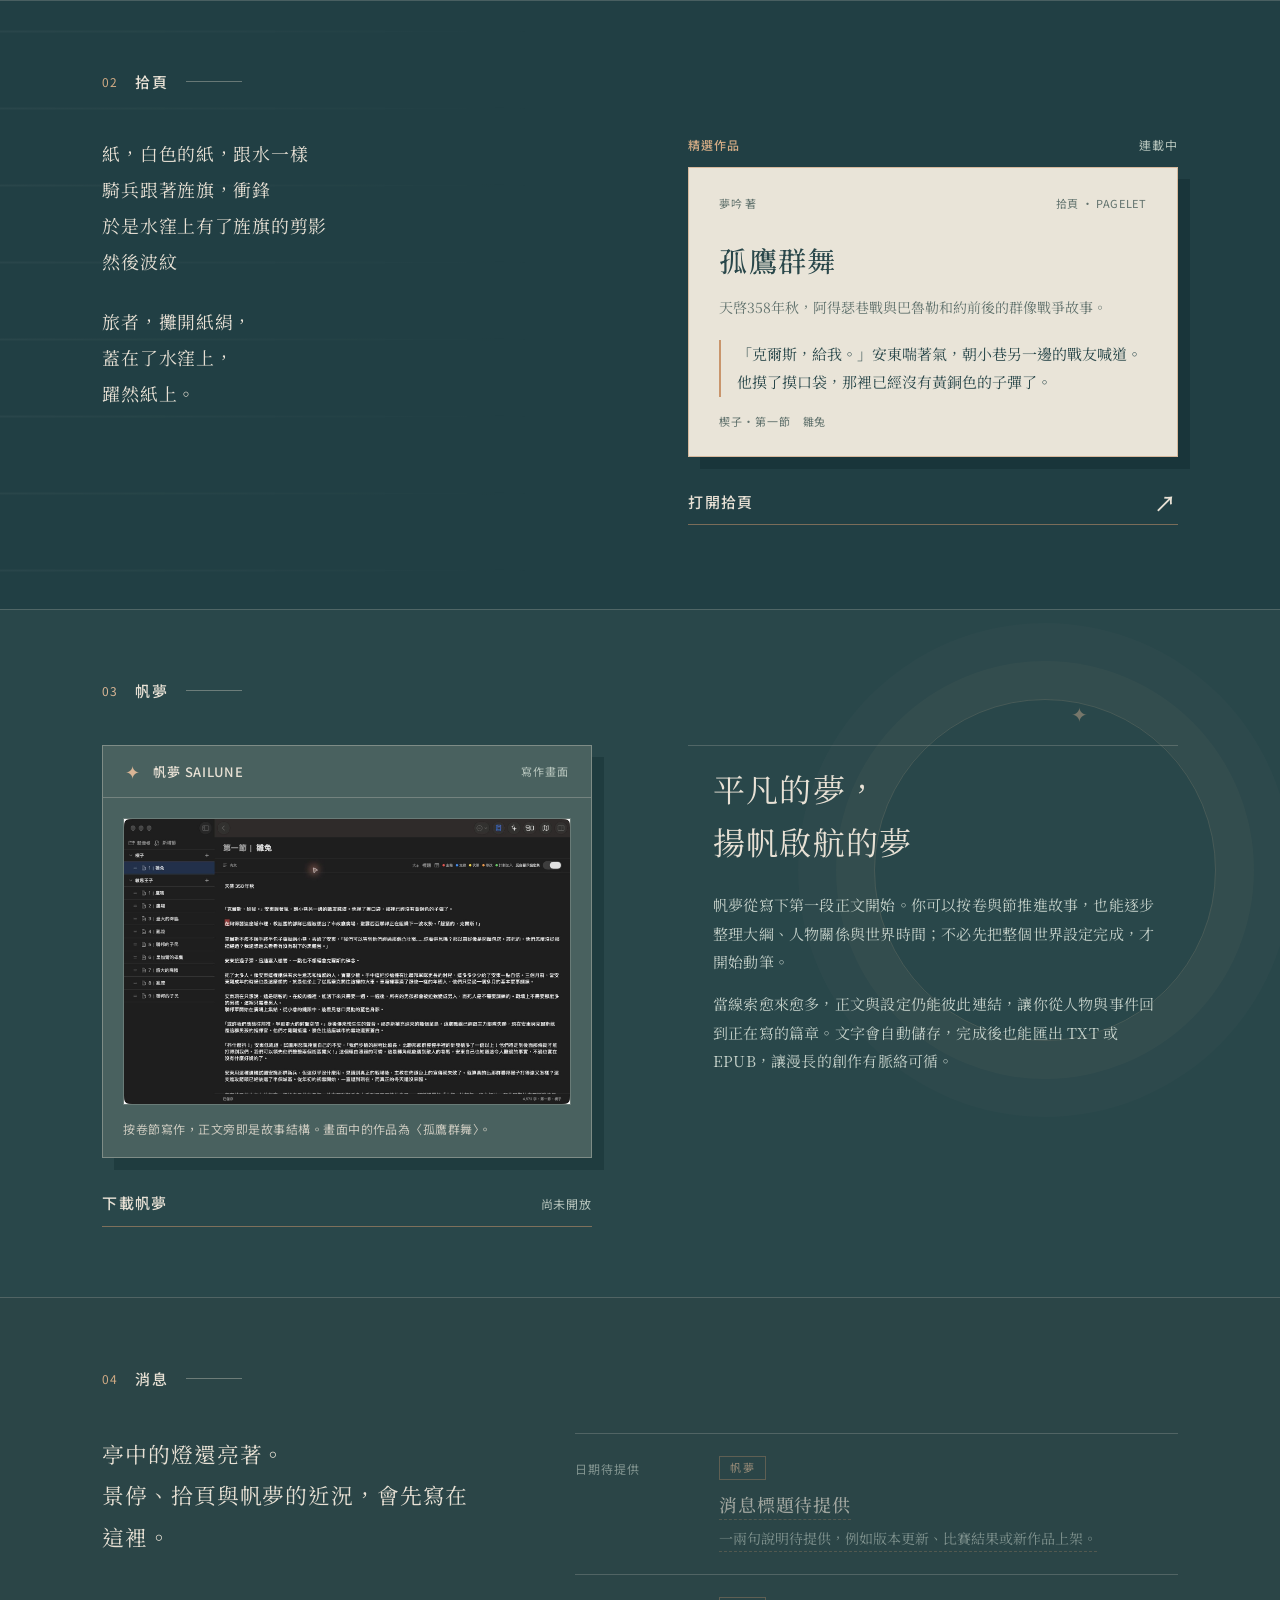
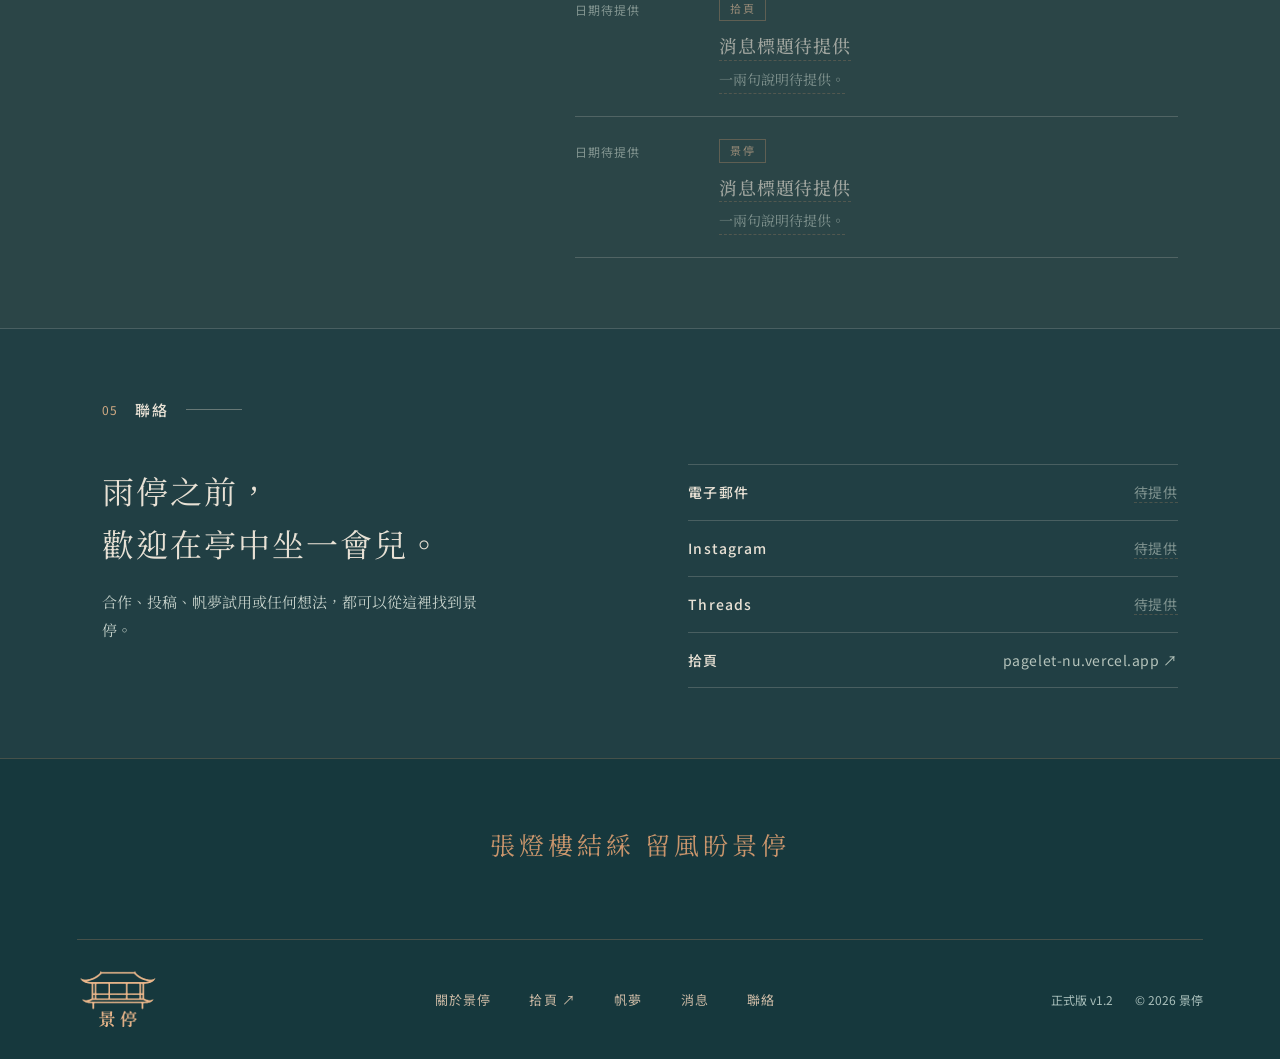
==== commit 1088e84f: "Add hero motion, scroll reveals, and news/contact sections with placeholders Co-Authored-By: Claude " ====
--- a/index.html
+++ b/index.html
@@ -1,7 +1,7 @@
 <!doctype html>
-<html lang="zh-Hant">
+<html lang="zh-Hant" class="no-js">
 <head>
-<meta charset="utf-8"><meta name="viewport" content="width=device-width,initial-scale=1">
+<meta charset="utf-8"><script>document.documentElement.classList.replace("no-js","js")</script><meta name="viewport" content="width=device-width,initial-scale=1">
 <title>景停｜張燈樓結綵 留風盼景停</title>
 <meta name="description" content="景停，張燈樓結綵，留風盼景停。認識景停的故事，探索拾頁的創作與作品，以及帆夢寫作工具。">
 <link rel="canonical" href="https://moonest-0321.github.io/Innisfree/">
@@ -22,21 +22,23 @@
 <link rel="preconnect" href="https://fonts.gstatic.com" crossorigin>
 <link rel="stylesheet" href="https://fonts.googleapis.com/css2?family=Noto+Sans+TC:wght@400;500;600&amp;family=Noto+Serif+TC:wght@400;500;600&amp;display=swap">
 <link rel="preload" href="assets/fonts/jingting-zhengfeng-light.ttf" as="font" type="font/ttf" crossorigin>
-<link rel="stylesheet" href="style.css?v=1.2.1">
+<link rel="stylesheet" href="style.css?v=1.2.2">
 <script type="application/ld+json">{"@context":"https://schema.org","@type":"Organization","name":"景停","alternateName":"Innisfree","url":"https://moonest-0321.github.io/Innisfree/","logo":"https://moonest-0321.github.io/Innisfree/assets/logo-jiangnan-wordmark-sm.png","slogan":"張燈樓結綵 留風盼景停"}</script>
 </head>
 <body>
 <a class="skip-link" href="#vision">跳到主要內容</a>
 <svg width="0" height="0" aria-hidden="true" style="position:absolute"><defs><filter id="logo-ink" color-interpolation-filters="sRGB"><feColorMatrix type="matrix" values="0 0 0 0 .91 0 0 0 0 .71 0 0 0 0 .54 1.4 0 0 0 -.2"/></filter></defs></svg>
-<header class="header"><a class="brand" href="#" aria-label="景停首頁"><svg class="brand-logo" viewBox="515 215 670 510" role="img" aria-label="景停"><image filter="url(#logo-ink)" href="assets/logo-jiangnan-wordmark-sm.png?v=1.2.1" width="1697" height="927"/></svg></a><nav aria-label="主要導覽"><a href="#vision">關於景停</a><a href="#pagelet">拾頁</a><a href="#sailune">帆夢</a></nav></header>
+<header class="header"><a class="brand" href="#" aria-label="景停首頁"><svg class="brand-logo" viewBox="515 215 670 510" role="img" aria-label="景停"><image filter="url(#logo-ink)" href="assets/logo-jiangnan-wordmark-sm.png?v=1.2.2" width="1697" height="927"/></svg></a><nav aria-label="主要導覽"><a href="#vision">關於景停</a><a href="#pagelet">拾頁</a><a href="#sailune">帆夢</a><a href="#news">消息</a><a href="#contact">聯絡</a></nav></header>
 <main id="main">
-<section class="hero" aria-label="首頁"><div class="hero-mark"><svg class="brand-logo" viewBox="515 215 670 510" role="img" aria-label="景停"><image filter="url(#logo-ink)" href="assets/logo-jiangnan-wordmark-sm.png?v=1.2.1" width="1697" height="927"/></svg></div><h1><span>張燈樓結綵</span> <span>留風盼景停</span></h1><div class="hero-bottom"><div class="hero-foot">景停 INNISFREE</div></div></section>
-<section class="intro section" id="vision" aria-labelledby="vision-title"><h2 class="section-label" id="vision-title"><span>01</span>關於景停</h2><article class="about-story"><div class="about-story-body"><p class="about-story-opening">噠噠，噠噠</p><p>馬蹄聲停在了湖畔的亭閣邊，摘下斗笠的少年，腰間劍穗上的珠子左右敲擊著劍鞘和護腰，湖對岸的城市已經被烏雲覆蓋，匡啷啷地跟下雨的前奏一樣，少年披著雪白的袍子，他不願意再繼續趕路了，大雨會把他的衣裳給打濕，而少年也不願意穿上灰撲撲的蓑衣。</p><p>二樓的石桌還溫溫的，上一個泡茶的餘溫還在湖面上的小船裡，這座湖很大，不過畫舫都已經停泊回了岸邊，留下難得的空景，少年將石壺架在火爐上，熟練地點起了火，撿了幾片地上的竹葉，丟到了水裡，竹葉煮的水實在是沒有什麼味道，可惜身上也沒有幾片茶葉，石壺裡的煙霧跟著湖面的霧靄一起升起，和雨滴在半空中相會，滴滴答答。</p><p>悠揚的笛聲而起，遠遠能看見牛背上的牧童用一片小葉子吹著，少年很羨慕這樣，只是自己連笛子也吹不出個音調，溫暖的紅光照到眼睛裡頭，一點一點的，燈光在煙雨中搖曳著，少年坐在石椅上，倏地站了起來，雙手揮動衣袍，試圖撥開湖面上的風，別再搖晃滿天的雨幕。</p><p class="about-story-refrain">張燈樓結綵，留風盼景停</p><p>牛背上的牧童，雨停了之後終於晃悠到了亭閣，二樓的石桌還溫溫的，火熱的馬蹄正在湖畔疾馳而去。</p></div></article></section>
-<section class="stories section" id="pagelet" aria-labelledby="pagelet-title"><h2 class="section-label" id="pagelet-title"><span>02</span>拾頁</h2><div class="stories-layout"><div class="pagelet-poem"><p>紙，白色的紙，跟水一樣<br>騎兵跟著旌旗，衝鋒<br>於是水窪上有了旌旗的剪影<br>然後波紋</p><p>旅者，攤開紙絹，<br>蓋在了水窪上，<br>躍然紙上。</p></div><div class="stories-content pagelet-preview" id="stories" aria-label="拾頁精選作品"><div class="pagelet-preview-head"><span>精選作品</span><span>連載中</span></div><a class="pagelet-preview-card" data-featured-preview href="https://pagelet-nu.vercel.app/book/58D81B57-3063-4803-8E54-A37220B423C1" target="_blank" rel="noopener noreferrer"><div class="pagelet-preview-meta"><span data-preview-author>夢吟 著</span><span>拾頁 · PAGELET</span></div><h3 data-preview-title>孤鷹群舞</h3><p class="pagelet-preview-summary">天啓358年秋，阿得瑟巷戰與巴魯勒和約前後的群像戰爭故事。</p><blockquote data-preview-excerpt>「克爾斯，給我。」安東喘著氣，朝小巷另一邊的戰友喊道。他摸了摸口袋，那裡已經沒有黃銅色的子彈了。</blockquote><span class="pagelet-preview-source">楔子・第一節　雛兔</span></a><a class="pagelet-open-link" href="https://pagelet-nu.vercel.app/" target="_blank" rel="noopener noreferrer">打開拾頁 <span aria-hidden="true">↗</span><span class="visually-hidden">（另開新分頁）</span></a></div></div></section>
-<section class="sailune-section section" id="sailune" aria-labelledby="sailune-title"><h2 class="section-label" id="sailune-title"><span>03</span>帆夢</h2><div class="sailune-layout"><div class="sailune-showcase"><figure class="sailune-preview sailune-shot"><div class="sailune-preview-bar"><span aria-hidden="true">✦</span><span>帆夢 SAILUNE</span><span>寫作畫面</span></div><img src="assets/sailune-editor.jpg?v=1.2" width="1600" height="1025" loading="lazy" alt="帆夢的寫作畫面：左側是卷與節的目錄，右側是〈孤鷹群舞〉第一節〈雛兔〉的正文。"><figcaption>按卷節寫作，正文旁即是故事結構。畫面中的作品為〈孤鷹群舞〉。</figcaption></figure><p class="sailune-download">下載帆夢 <small>尚未開放</small></p></div><div class="sailune-copy"><p class="sailune-tagline">平凡的夢，<br>揚帆啟航的夢</p><div class="sailune-description"><p>帆夢從寫下第一段正文開始。你可以按卷與節推進故事，也能逐步整理大綱、人物關係與世界時間；不必先把整個世界設定完成，才開始動筆。</p><p>當線索愈來愈多，正文與設定仍能彼此連結，讓你從人物與事件回到正在寫的篇章。文字會自動儲存，完成後也能匯出 TXT 或 EPUB，讓漫長的創作有脈絡可循。</p></div></div></div></section>
+<section class="hero" aria-label="首頁"><div class="hero-mark"><svg class="brand-logo" viewBox="515 215 670 510" role="img" aria-label="景停"><image filter="url(#logo-ink)" href="assets/logo-jiangnan-wordmark-sm.png?v=1.2.2" width="1697" height="927"/></svg></div><h1><span>張燈樓結綵</span> <span>留風盼景停</span></h1><div class="hero-bottom"><div class="hero-foot">景停 INNISFREE</div></div><a class="hero-scroll" href="#vision">往下</a></section>
+<section class="intro section" id="vision" aria-labelledby="vision-title"><h2 class="section-label" id="vision-title"><span>01</span>關於景停</h2><article class="about-story reveal"><div class="about-story-body"><p class="about-story-opening">噠噠，噠噠</p><p>馬蹄聲停在了湖畔的亭閣邊，摘下斗笠的少年，腰間劍穗上的珠子左右敲擊著劍鞘和護腰，湖對岸的城市已經被烏雲覆蓋，匡啷啷地跟下雨的前奏一樣，少年披著雪白的袍子，他不願意再繼續趕路了，大雨會把他的衣裳給打濕，而少年也不願意穿上灰撲撲的蓑衣。</p><p>二樓的石桌還溫溫的，上一個泡茶的餘溫還在湖面上的小船裡，這座湖很大，不過畫舫都已經停泊回了岸邊，留下難得的空景，少年將石壺架在火爐上，熟練地點起了火，撿了幾片地上的竹葉，丟到了水裡，竹葉煮的水實在是沒有什麼味道，可惜身上也沒有幾片茶葉，石壺裡的煙霧跟著湖面的霧靄一起升起，和雨滴在半空中相會，滴滴答答。</p><p>悠揚的笛聲而起，遠遠能看見牛背上的牧童用一片小葉子吹著，少年很羨慕這樣，只是自己連笛子也吹不出個音調，溫暖的紅光照到眼睛裡頭，一點一點的，燈光在煙雨中搖曳著，少年坐在石椅上，倏地站了起來，雙手揮動衣袍，試圖撥開湖面上的風，別再搖晃滿天的雨幕。</p><p class="about-story-refrain">張燈樓結綵，留風盼景停</p><p>牛背上的牧童，雨停了之後終於晃悠到了亭閣，二樓的石桌還溫溫的，火熱的馬蹄正在湖畔疾馳而去。</p></div></article></section>
+<section class="stories section" id="pagelet" aria-labelledby="pagelet-title"><h2 class="section-label" id="pagelet-title"><span>02</span>拾頁</h2><div class="stories-layout"><div class="pagelet-poem reveal-lines"><p><span class="line">紙，白色的紙，跟水一樣</span><br><span class="line">騎兵跟著旌旗，衝鋒</span><br><span class="line">於是水窪上有了旌旗的剪影</span><br><span class="line">然後波紋</span></p><p><span class="line">旅者，攤開紙絹，</span><br><span class="line">蓋在了水窪上，</span><br><span class="line">躍然紙上。</span></p></div><div class="stories-content pagelet-preview reveal" id="stories" aria-label="拾頁精選作品"><div class="pagelet-preview-head"><span>精選作品</span><span>連載中</span></div><a class="pagelet-preview-card" data-featured-preview href="https://pagelet-nu.vercel.app/book/58D81B57-3063-4803-8E54-A37220B423C1" target="_blank" rel="noopener noreferrer"><div class="pagelet-preview-meta"><span data-preview-author>夢吟 著</span><span>拾頁 · PAGELET</span></div><h3 data-preview-title>孤鷹群舞</h3><p class="pagelet-preview-summary">天啓358年秋，阿得瑟巷戰與巴魯勒和約前後的群像戰爭故事。</p><blockquote data-preview-excerpt>「克爾斯，給我。」安東喘著氣，朝小巷另一邊的戰友喊道。他摸了摸口袋，那裡已經沒有黃銅色的子彈了。</blockquote><span class="pagelet-preview-source">楔子・第一節　雛兔</span></a><a class="pagelet-open-link" href="https://pagelet-nu.vercel.app/" target="_blank" rel="noopener noreferrer">打開拾頁 <span aria-hidden="true">↗</span><span class="visually-hidden">（另開新分頁）</span></a></div></div></section>
+<section class="sailune-section section" id="sailune" aria-labelledby="sailune-title"><h2 class="section-label" id="sailune-title"><span>03</span>帆夢</h2><div class="sailune-layout"><div class="sailune-showcase reveal"><figure class="sailune-preview sailune-shot"><div class="sailune-preview-bar"><span aria-hidden="true">✦</span><span>帆夢 SAILUNE</span><span>寫作畫面</span></div><img src="assets/sailune-editor.jpg?v=1.2" width="1600" height="1025" loading="lazy" alt="帆夢的寫作畫面：左側是卷與節的目錄，右側是〈孤鷹群舞〉第一節〈雛兔〉的正文。"><figcaption>按卷節寫作，正文旁即是故事結構。畫面中的作品為〈孤鷹群舞〉。</figcaption></figure><p class="sailune-download">下載帆夢 <small>尚未開放</small></p></div><div class="sailune-copy reveal"><p class="sailune-tagline">平凡的夢，<br>揚帆啟航的夢</p><div class="sailune-description"><p>帆夢從寫下第一段正文開始。你可以按卷與節推進故事，也能逐步整理大綱、人物關係與世界時間；不必先把整個世界設定完成，才開始動筆。</p><p>當線索愈來愈多，正文與設定仍能彼此連結，讓你從人物與事件回到正在寫的篇章。文字會自動儲存，完成後也能匯出 TXT 或 EPUB，讓漫長的創作有脈絡可循。</p></div></div></div></section>
+<section class="news-section section" id="news" aria-labelledby="news-title"><h2 class="section-label" id="news-title"><span>04</span>消息</h2><div class="news-layout"><p class="news-intro reveal">亭中的燈還亮著。<br>景停、拾頁與帆夢的近況，會先寫在這裡。</p><ol class="news-list" data-placeholder="news"><li class="news-item reveal is-placeholder"><time data-field="date">日期待提供</time><span class="news-tag" data-field="category">帆夢</span><h3 data-field="title">消息標題待提供</h3><p data-field="summary">一兩句說明待提供，例如版本更新、比賽結果或新作品上架。</p></li><li class="news-item reveal is-placeholder"><time data-field="date">日期待提供</time><span class="news-tag" data-field="category">拾頁</span><h3 data-field="title">消息標題待提供</h3><p data-field="summary">一兩句說明待提供。</p></li><li class="news-item reveal is-placeholder"><time data-field="date">日期待提供</time><span class="news-tag" data-field="category">景停</span><h3 data-field="title">消息標題待提供</h3><p data-field="summary">一兩句說明待提供。</p></li></ol></div></section>
+<section class="contact-section section" id="contact" aria-labelledby="contact-title"><h2 class="section-label" id="contact-title"><span>05</span>聯絡</h2><div class="contact-layout"><div class="contact-copy reveal"><p class="contact-lead">雨停之前，<br>歡迎在亭中坐一會兒。</p><p class="contact-note">合作、投稿、帆夢試用或任何想法，都可以從這裡找到景停。</p></div><dl class="contact-list reveal" data-placeholder="contact"><div class="is-placeholder"><dt>電子郵件</dt><dd data-field="email">待提供</dd></div><div class="is-placeholder"><dt>Instagram</dt><dd data-field="instagram">待提供</dd></div><div class="is-placeholder"><dt>Threads</dt><dd data-field="threads">待提供</dd></div><div><dt>拾頁</dt><dd><a href="https://pagelet-nu.vercel.app/" target="_blank" rel="noopener noreferrer">pagelet-nu.vercel.app ↗<span class="visually-hidden">（另開新分頁）</span></a></dd></div></dl></div></section>
 <section class="closing" aria-label="題句"><p>張燈樓結綵 留風盼景停</p></section>
 </main>
-<footer><a class="footer-brand" href="#" aria-label="回到頂端"><svg class="brand-logo" viewBox="515 215 670 510" role="img" aria-label="景停"><image filter="url(#logo-ink)" href="assets/logo-jiangnan-wordmark-sm.png?v=1.2.1" width="1697" height="927"/></svg></a><nav class="footer-nav" aria-label="頁尾導覽"><a href="#vision">關於景停</a><a href="https://pagelet-nu.vercel.app/" target="_blank" rel="noopener noreferrer">拾頁 ↗</a><a href="#sailune">帆夢</a></nav><div class="footer-meta"><p>正式版 v1.2</p><span>© 2026 景停</span></div></footer>
+<footer><a class="footer-brand" href="#" aria-label="回到頂端"><svg class="brand-logo" viewBox="515 215 670 510" role="img" aria-label="景停"><image filter="url(#logo-ink)" href="assets/logo-jiangnan-wordmark-sm.png?v=1.2.2" width="1697" height="927"/></svg></a><nav class="footer-nav" aria-label="頁尾導覽"><a href="#vision">關於景停</a><a href="https://pagelet-nu.vercel.app/" target="_blank" rel="noopener noreferrer">拾頁 ↗</a><a href="#sailune">帆夢</a><a href="#news">消息</a><a href="#contact">聯絡</a></nav><div class="footer-meta"><p>正式版 v1.2</p><span>© 2026 景停</span></div></footer>
 
-<script src="script.js?v=1.2.1"></script>
+<script src="script.js?v=1.2.2"></script>
 </body></html>
--- a/style.css
+++ b/style.css
@@ -177,3 +177,71 @@
 .footer-meta{display:flex;align-items:center;gap:22px}
 @media(max-width:640px){.stories:has(.pagelet-poem){padding-bottom:56px}footer{display:grid;grid-template-columns:auto 1fr;row-gap:18px}.footer-nav{justify-content:flex-end;font-size:12px;gap:16px}.footer-meta{grid-column:1/-1;justify-content:space-between;border-top:1px solid var(--line);padding-top:14px}}
 @media(prefers-reduced-motion:reduce){.header nav a::after,.skip-link{transition:none}}
+
+/* v1.2.2 動態與新區塊：延續湖光、紙紋、星帆的色域，只在不干擾閱讀時移動。 */
+.hero::before{background-image:url('assets/hero-landscape-motion.svg?v=1.2.2')}
+.hero::before{animation:hero-in 2.2s ease-out both}
+@keyframes hero-in{from{opacity:0;transform:scale(1.03)}to{opacity:.9;transform:none}}
+
+/* 題句：像墨暈開，逐字浮現 */
+.js .hero h1 .ch{display:inline-block;opacity:0;filter:blur(6px);transform:translateY(.25em);animation:ink-in 1.1s cubic-bezier(.2,.7,.2,1) forwards;animation-delay:calc(.5s + var(--i) * .11s)}
+@keyframes ink-in{to{opacity:1;filter:blur(0);transform:none}}
+.hero-foot{animation:fade-in 1s 2s ease-out both}
+@keyframes fade-in{from{opacity:0}to{opacity:1}}
+.hero-scroll{position:absolute;right:8%;bottom:48px;display:flex;align-items:center;gap:12px;font:400 11px var(--sans);letter-spacing:.2em;color:var(--muted);writing-mode:vertical-rl;animation:fade-in 1s 2.4s ease-out both}
+.hero-scroll::after{content:"";width:1px;height:46px;background:linear-gradient(#c9956c,transparent);animation:drip 2.4s ease-in-out infinite}
+@keyframes drip{0%{transform:scaleY(0);transform-origin:top}45%{transform:scaleY(1);transform-origin:top}55%{transform:scaleY(1);transform-origin:bottom}100%{transform:scaleY(0);transform-origin:bottom}}
+.hero-scroll:hover{color:#f2c59f}
+
+/* 捲動淡入 */
+.js .reveal{opacity:0;transform:translateY(22px);transition:opacity .9s ease,transform .9s cubic-bezier(.2,.7,.2,1)}
+.js .reveal.is-visible{opacity:1;transform:none}
+.js .news-item.reveal:nth-child(2){transition-delay:.12s}.js .news-item.reveal:nth-child(3){transition-delay:.24s}
+.js .reveal-lines .line{display:inline-block;opacity:0;transform:translateX(-10px);transition:opacity .8s ease,transform .8s ease;transition-delay:calc(var(--i) * .16s)}
+.js .reveal-lines.is-visible .line{opacity:1;transform:none}
+.section-label::after{content:"";flex:0 0 0;height:1px;background:currentColor;opacity:.35;transition:flex-basis 1.2s ease .2s}
+.section-label.is-visible::after,.no-js .section-label::after{flex-basis:56px}
+
+/* 星帆輕輕閃爍、湖光漣漪緩慢擴散 */
+.sailune-section::after{animation:twinkle 4.5s ease-in-out infinite}
+@keyframes twinkle{0%,100%{opacity:.45;transform:scale(1)}50%{opacity:1;transform:scale(1.25) rotate(20deg)}}
+.intro::before{animation:lake 14s ease-in-out infinite alternate}
+@keyframes lake{from{transform:scale(.96)}to{transform:scale(1.04)}}
+.sailune-shot img{transition:transform .5s ease}
+.sailune-shot:hover img{transform:scale(1.015)}
+
+/* 04 消息 */
+.news-section{background:#2b4547}
+.news-section .section-label span,.contact-section .section-label span{color:#d1aa84}
+.news-layout{display:grid;grid-template-columns:1fr 1.6fr;gap:9%;align-items:start}
+.news-intro{margin:0;font:400 clamp(19px,1.7vw,24px)/1.9 var(--serif);letter-spacing:.04em;color:#e8e1d5}
+.news-list{list-style:none;margin:0;padding:0;border-top:1px solid var(--line)}
+.news-item{display:grid;grid-template-columns:7.5em 1fr;column-gap:24px;row-gap:4px;padding:22px 0;border-bottom:1px solid var(--line)}
+.news-item time{grid-row:1/3;font:400 12px/2.2 var(--sans);letter-spacing:.08em;color:var(--muted)}
+.news-tag{justify-self:start;padding:1px 10px;border:1px solid #c9956c88;font:400 11px/1.8 var(--sans);letter-spacing:.1em;color:#d9b595}
+.news-item h3{grid-column:2;margin:6px 0 0;font:500 18px/1.6 var(--serif);letter-spacing:.04em;color:#e8e1d5}
+.news-item p{grid-column:2;margin:2px 0 0;font:400 14px/1.85 var(--serif);color:var(--muted)}
+
+/* 05 聯絡 */
+.contact-section{background:#213f44}
+.contact-layout{display:grid;grid-template-columns:1fr 1fr;gap:9%;align-items:start}
+.contact-lead{margin:0 0 18px;font:400 clamp(23px,2.5vw,34px)/1.65 var(--serif);letter-spacing:.06em;color:#e8e1d5}
+.contact-note{margin:0;max-width:26em;font:400 15px/1.9 var(--serif);color:#c4d0c9}
+.contact-list{margin:0;border-top:1px solid var(--line)}
+.contact-list>div{display:flex;justify-content:space-between;gap:20px;padding:17px 0;border-bottom:1px solid var(--line)}
+.contact-list dt{font:500 14px var(--sans);letter-spacing:.08em;color:#e8e1d5}
+.contact-list dd{margin:0;font:400 14px var(--sans);letter-spacing:.04em;color:var(--muted);text-align:right;overflow-wrap:anywhere}
+.contact-list a:hover{color:#f2c59f}
+
+/* 待提供的欄位：虛線提示，填入真實內容後移除 is-placeholder 即可 */
+.is-placeholder [data-field],.contact-list .is-placeholder dd{opacity:.62}
+.news-item.is-placeholder h3,.news-item.is-placeholder p,.contact-list .is-placeholder dd{border-bottom:1px dashed #c9956c66}
+.news-item.is-placeholder h3,.news-item.is-placeholder p{justify-self:start}
+
+@media(max-width:640px){.news-layout,.contact-layout{grid-template-columns:1fr;gap:28px}.news-item{grid-template-columns:1fr auto;row-gap:6px;align-items:center}.news-item time{grid-row:1;grid-column:1}.news-tag{grid-row:1;grid-column:2;justify-self:end}.news-item h3,.news-item p{grid-column:1/-1}.hero-scroll{display:none}}
+
+@media(prefers-reduced-motion:reduce){
+  .hero::before{background-image:url('assets/hero-landscape.svg?v=1.2.2');animation:none}
+  .js .hero h1 .ch,.hero-foot,.hero-scroll,.hero-scroll::after,.sailune-section::after,.intro::before{animation:none;opacity:1;filter:none;transform:none}
+  .js .reveal,.js .reveal-lines .line{opacity:1;transform:none;transition:none}
+}
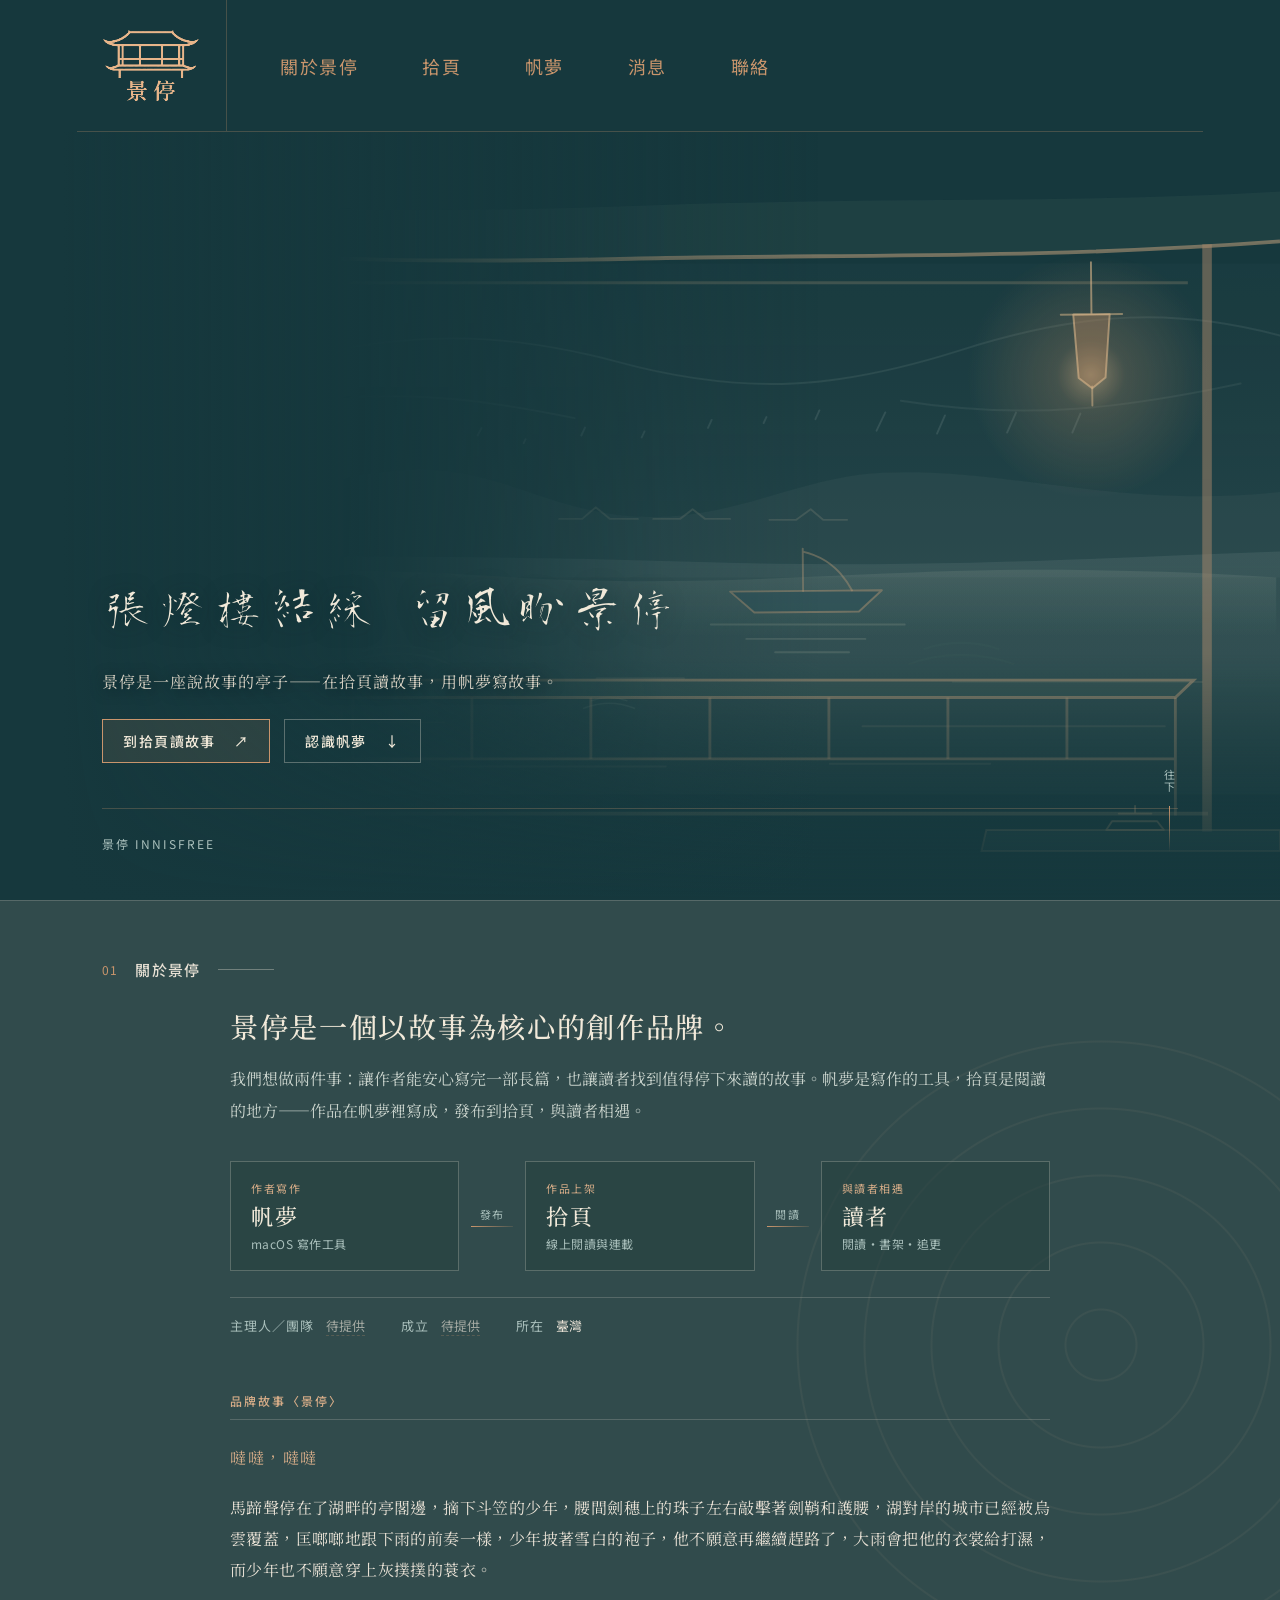
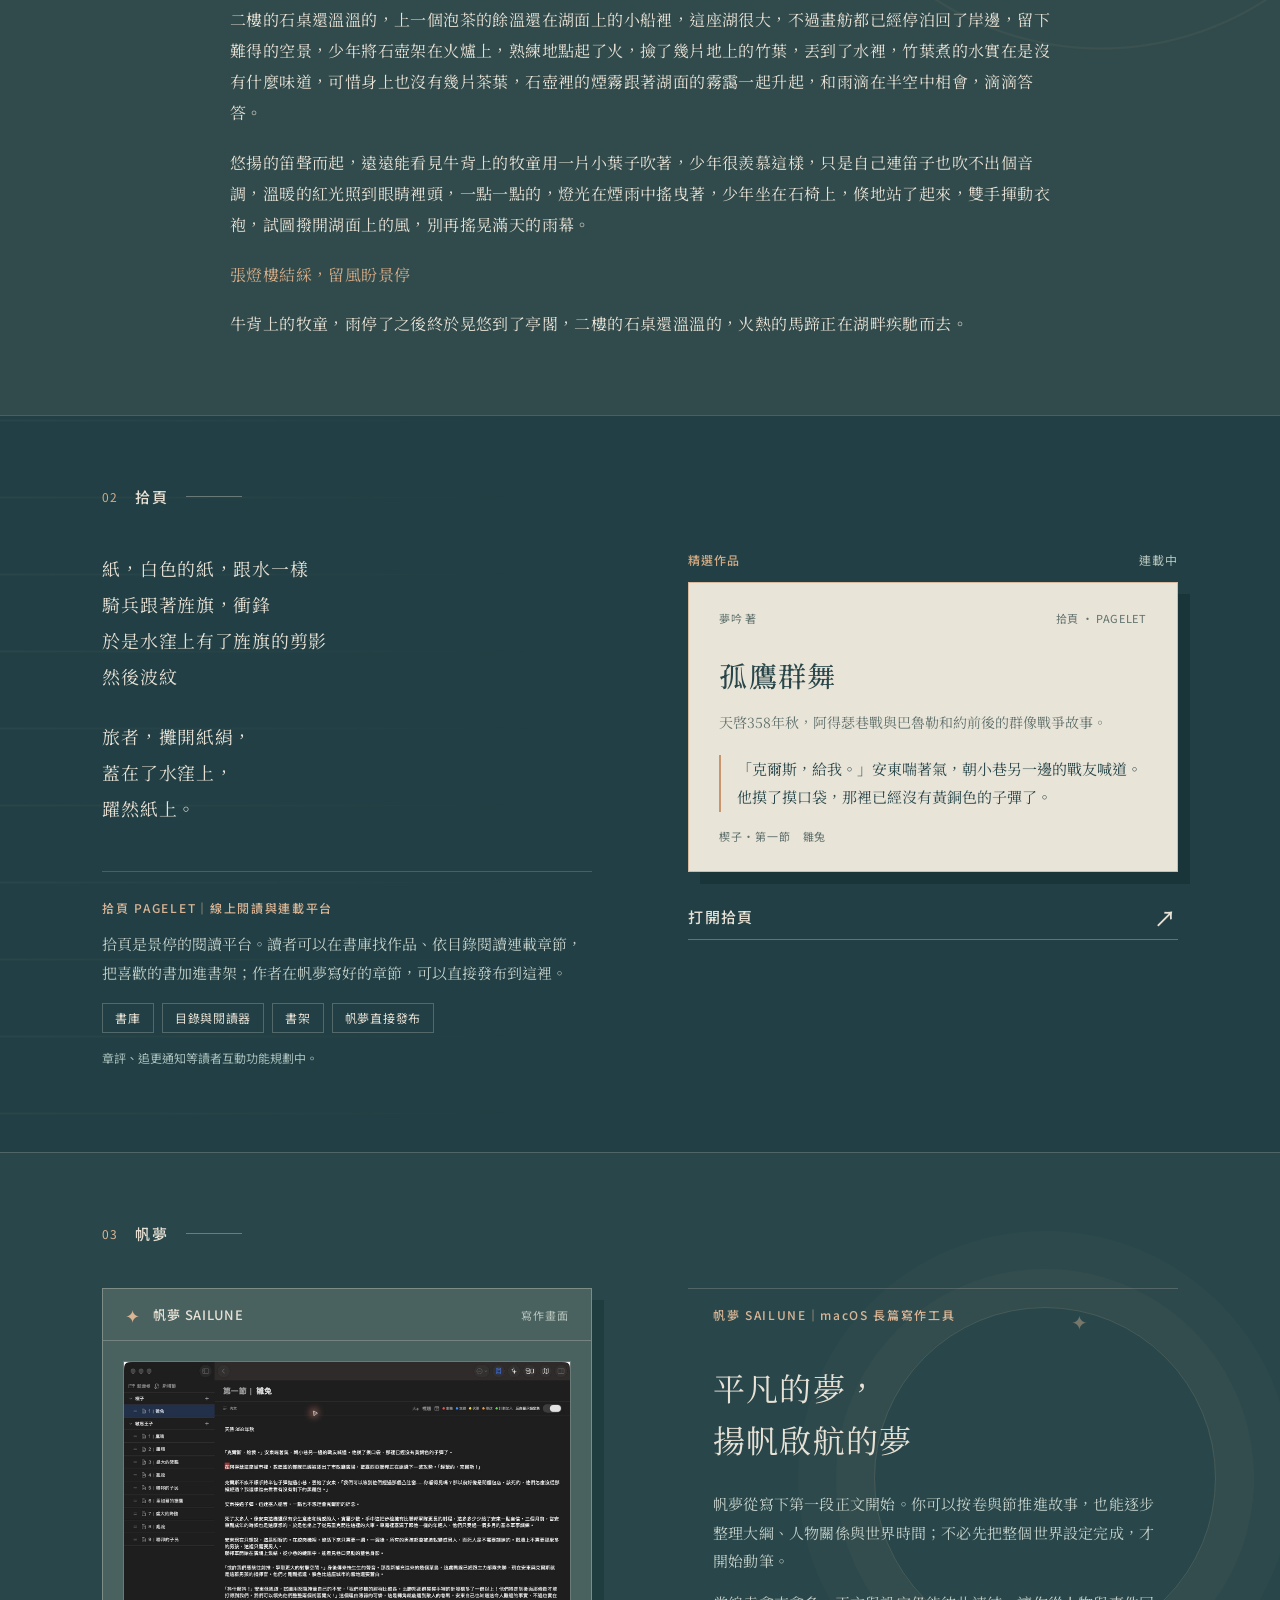
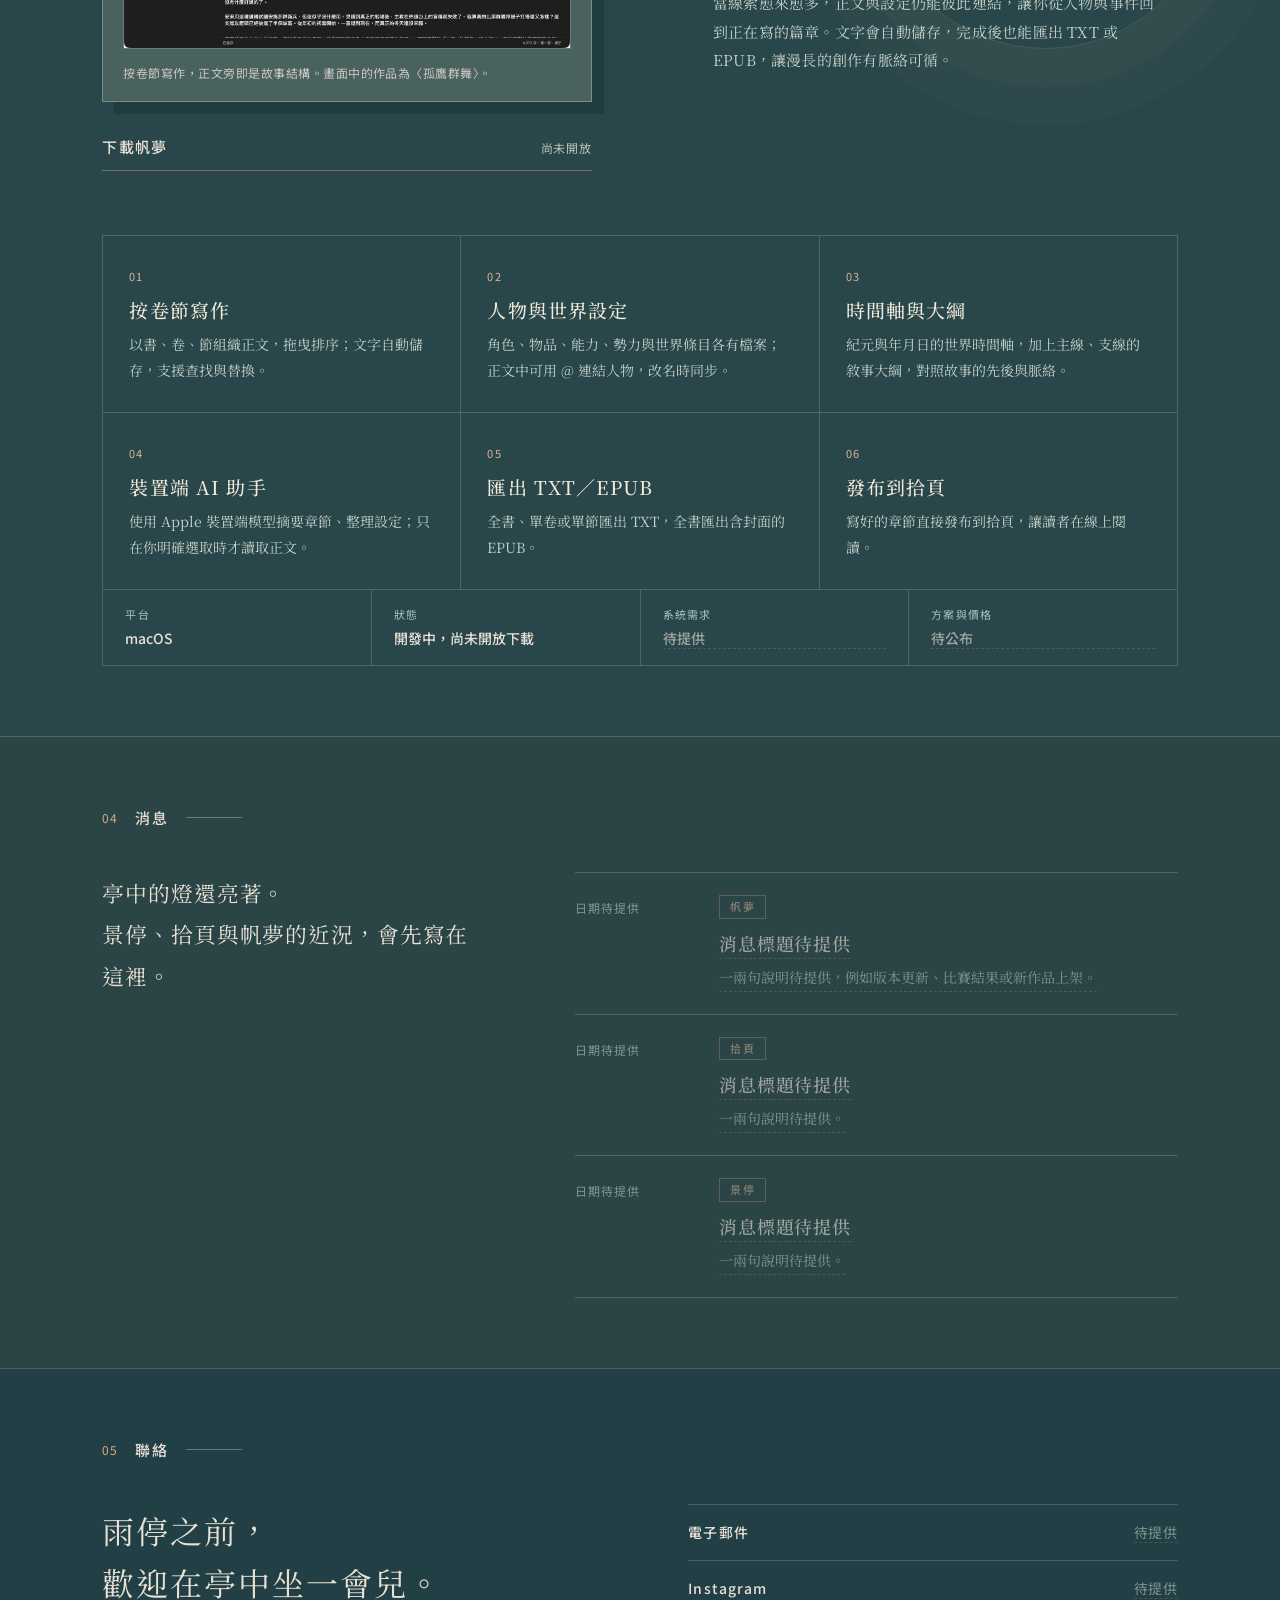
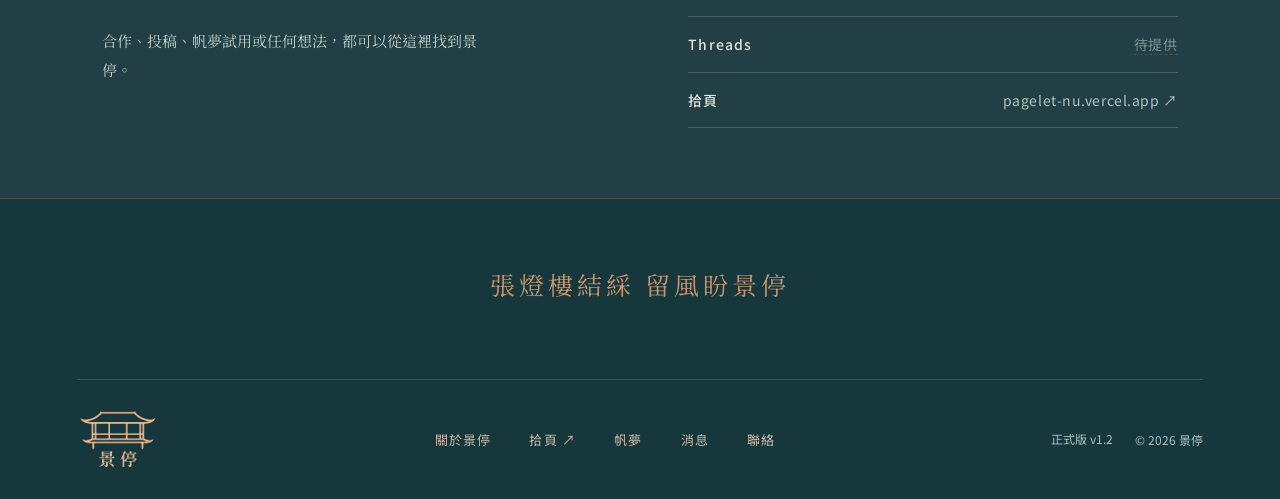
==== commit 41d715c4: "Complete homepage content: positioning, brand flow, product features, 404 page Co-Authored-By: Claud" ====
--- a/index.html
+++ b/index.html
@@ -3,7 +3,7 @@
 <head>
 <meta charset="utf-8"><script>document.documentElement.classList.replace("no-js","js")</script><meta name="viewport" content="width=device-width,initial-scale=1">
 <title>景停｜張燈樓結綵 留風盼景停</title>
-<meta name="description" content="景停，張燈樓結綵，留風盼景停。認識景停的故事，探索拾頁的創作與作品，以及帆夢寫作工具。">
+<meta name="description" content="景停是以故事為核心的創作品牌：在拾頁線上閱讀與連載故事，用帆夢在 Mac 上寫長篇小說。張燈樓結綵，留風盼景停。">
 <link rel="canonical" href="https://moonest-0321.github.io/Innisfree/">
 <meta name="version" content="v1.2">
 <link rel="icon" href="assets/favicon.svg?v=1.2" type="image/svg+xml">
@@ -22,23 +22,24 @@
 <link rel="preconnect" href="https://fonts.gstatic.com" crossorigin>
 <link rel="stylesheet" href="https://fonts.googleapis.com/css2?family=Noto+Sans+TC:wght@400;500;600&amp;family=Noto+Serif+TC:wght@400;500;600&amp;display=swap">
 <link rel="preload" href="assets/fonts/jingting-zhengfeng-light.ttf" as="font" type="font/ttf" crossorigin>
-<link rel="stylesheet" href="style.css?v=1.2.2">
+<link rel="stylesheet" href="style.css?v=1.2.3">
 <script type="application/ld+json">{"@context":"https://schema.org","@type":"Organization","name":"景停","alternateName":"Innisfree","url":"https://moonest-0321.github.io/Innisfree/","logo":"https://moonest-0321.github.io/Innisfree/assets/logo-jiangnan-wordmark-sm.png","slogan":"張燈樓結綵 留風盼景停"}</script>
 </head>
 <body>
 <a class="skip-link" href="#vision">跳到主要內容</a>
 <svg width="0" height="0" aria-hidden="true" style="position:absolute"><defs><filter id="logo-ink" color-interpolation-filters="sRGB"><feColorMatrix type="matrix" values="0 0 0 0 .91 0 0 0 0 .71 0 0 0 0 .54 1.4 0 0 0 -.2"/></filter></defs></svg>
-<header class="header"><a class="brand" href="#" aria-label="景停首頁"><svg class="brand-logo" viewBox="515 215 670 510" role="img" aria-label="景停"><image filter="url(#logo-ink)" href="assets/logo-jiangnan-wordmark-sm.png?v=1.2.2" width="1697" height="927"/></svg></a><nav aria-label="主要導覽"><a href="#vision">關於景停</a><a href="#pagelet">拾頁</a><a href="#sailune">帆夢</a><a href="#news">消息</a><a href="#contact">聯絡</a></nav></header>
+<header class="header"><a class="brand" href="#" aria-label="景停首頁"><svg class="brand-logo" viewBox="515 215 670 510" role="img" aria-label="景停"><image filter="url(#logo-ink)" href="assets/logo-jiangnan-wordmark-sm.png?v=1.2.3" width="1697" height="927"/></svg></a><nav aria-label="主要導覽"><a href="#vision">關於景停</a><a href="#pagelet">拾頁</a><a href="#sailune">帆夢</a><a href="#news">消息</a><a href="#contact">聯絡</a></nav></header>
 <main id="main">
-<section class="hero" aria-label="首頁"><div class="hero-mark"><svg class="brand-logo" viewBox="515 215 670 510" role="img" aria-label="景停"><image filter="url(#logo-ink)" href="assets/logo-jiangnan-wordmark-sm.png?v=1.2.2" width="1697" height="927"/></svg></div><h1><span>張燈樓結綵</span> <span>留風盼景停</span></h1><div class="hero-bottom"><div class="hero-foot">景停 INNISFREE</div></div><a class="hero-scroll" href="#vision">往下</a></section>
-<section class="intro section" id="vision" aria-labelledby="vision-title"><h2 class="section-label" id="vision-title"><span>01</span>關於景停</h2><article class="about-story reveal"><div class="about-story-body"><p class="about-story-opening">噠噠，噠噠</p><p>馬蹄聲停在了湖畔的亭閣邊，摘下斗笠的少年，腰間劍穗上的珠子左右敲擊著劍鞘和護腰，湖對岸的城市已經被烏雲覆蓋，匡啷啷地跟下雨的前奏一樣，少年披著雪白的袍子，他不願意再繼續趕路了，大雨會把他的衣裳給打濕，而少年也不願意穿上灰撲撲的蓑衣。</p><p>二樓的石桌還溫溫的，上一個泡茶的餘溫還在湖面上的小船裡，這座湖很大，不過畫舫都已經停泊回了岸邊，留下難得的空景，少年將石壺架在火爐上，熟練地點起了火，撿了幾片地上的竹葉，丟到了水裡，竹葉煮的水實在是沒有什麼味道，可惜身上也沒有幾片茶葉，石壺裡的煙霧跟著湖面的霧靄一起升起，和雨滴在半空中相會，滴滴答答。</p><p>悠揚的笛聲而起，遠遠能看見牛背上的牧童用一片小葉子吹著，少年很羨慕這樣，只是自己連笛子也吹不出個音調，溫暖的紅光照到眼睛裡頭，一點一點的，燈光在煙雨中搖曳著，少年坐在石椅上，倏地站了起來，雙手揮動衣袍，試圖撥開湖面上的風，別再搖晃滿天的雨幕。</p><p class="about-story-refrain">張燈樓結綵，留風盼景停</p><p>牛背上的牧童，雨停了之後終於晃悠到了亭閣，二樓的石桌還溫溫的，火熱的馬蹄正在湖畔疾馳而去。</p></div></article></section>
-<section class="stories section" id="pagelet" aria-labelledby="pagelet-title"><h2 class="section-label" id="pagelet-title"><span>02</span>拾頁</h2><div class="stories-layout"><div class="pagelet-poem reveal-lines"><p><span class="line">紙，白色的紙，跟水一樣</span><br><span class="line">騎兵跟著旌旗，衝鋒</span><br><span class="line">於是水窪上有了旌旗的剪影</span><br><span class="line">然後波紋</span></p><p><span class="line">旅者，攤開紙絹，</span><br><span class="line">蓋在了水窪上，</span><br><span class="line">躍然紙上。</span></p></div><div class="stories-content pagelet-preview reveal" id="stories" aria-label="拾頁精選作品"><div class="pagelet-preview-head"><span>精選作品</span><span>連載中</span></div><a class="pagelet-preview-card" data-featured-preview href="https://pagelet-nu.vercel.app/book/58D81B57-3063-4803-8E54-A37220B423C1" target="_blank" rel="noopener noreferrer"><div class="pagelet-preview-meta"><span data-preview-author>夢吟 著</span><span>拾頁 · PAGELET</span></div><h3 data-preview-title>孤鷹群舞</h3><p class="pagelet-preview-summary">天啓358年秋，阿得瑟巷戰與巴魯勒和約前後的群像戰爭故事。</p><blockquote data-preview-excerpt>「克爾斯，給我。」安東喘著氣，朝小巷另一邊的戰友喊道。他摸了摸口袋，那裡已經沒有黃銅色的子彈了。</blockquote><span class="pagelet-preview-source">楔子・第一節　雛兔</span></a><a class="pagelet-open-link" href="https://pagelet-nu.vercel.app/" target="_blank" rel="noopener noreferrer">打開拾頁 <span aria-hidden="true">↗</span><span class="visually-hidden">（另開新分頁）</span></a></div></div></section>
-<section class="sailune-section section" id="sailune" aria-labelledby="sailune-title"><h2 class="section-label" id="sailune-title"><span>03</span>帆夢</h2><div class="sailune-layout"><div class="sailune-showcase reveal"><figure class="sailune-preview sailune-shot"><div class="sailune-preview-bar"><span aria-hidden="true">✦</span><span>帆夢 SAILUNE</span><span>寫作畫面</span></div><img src="assets/sailune-editor.jpg?v=1.2" width="1600" height="1025" loading="lazy" alt="帆夢的寫作畫面：左側是卷與節的目錄，右側是〈孤鷹群舞〉第一節〈雛兔〉的正文。"><figcaption>按卷節寫作，正文旁即是故事結構。畫面中的作品為〈孤鷹群舞〉。</figcaption></figure><p class="sailune-download">下載帆夢 <small>尚未開放</small></p></div><div class="sailune-copy reveal"><p class="sailune-tagline">平凡的夢，<br>揚帆啟航的夢</p><div class="sailune-description"><p>帆夢從寫下第一段正文開始。你可以按卷與節推進故事，也能逐步整理大綱、人物關係與世界時間；不必先把整個世界設定完成，才開始動筆。</p><p>當線索愈來愈多，正文與設定仍能彼此連結，讓你從人物與事件回到正在寫的篇章。文字會自動儲存，完成後也能匯出 TXT 或 EPUB，讓漫長的創作有脈絡可循。</p></div></div></div></section>
+<section class="hero" aria-label="首頁"><div class="hero-mark"><svg class="brand-logo" viewBox="515 215 670 510" role="img" aria-label="景停"><image filter="url(#logo-ink)" href="assets/logo-jiangnan-wordmark-sm.png?v=1.2.3" width="1697" height="927"/></svg></div><h1><span>張燈樓結綵</span> <span>留風盼景停</span></h1><div class="hero-intro"><p class="hero-sub">景停是一座說故事的亭子——在拾頁讀故事，用帆夢寫故事。</p><div class="hero-actions"><a class="hero-cta" href="https://pagelet-nu.vercel.app/" target="_blank" rel="noopener noreferrer">到拾頁讀故事 <span aria-hidden="true">↗</span><span class="visually-hidden">（另開新分頁）</span></a><a class="hero-cta hero-cta-quiet" href="#sailune">認識帆夢 <span aria-hidden="true">↓</span></a></div></div><div class="hero-bottom"><div class="hero-foot">景停 INNISFREE</div></div><a class="hero-scroll" href="#vision">往下</a></section>
+<section class="intro section" id="vision" aria-labelledby="vision-title"><h2 class="section-label" id="vision-title"><span>01</span>關於景停</h2><div class="about-brand reveal"><p class="about-lead">景停是一個以故事為核心的創作品牌。</p><div class="about-text"><p>我們想做兩件事：讓作者能安心寫完一部長篇，也讓讀者找到值得停下來讀的故事。帆夢是寫作的工具，拾頁是閱讀的地方——作品在帆夢裡寫成，發布到拾頁，與讀者相遇。</p></div><ol class="brand-flow" aria-label="景停旗下產品的關係"><li><a href="#sailune"><span class="flow-role">作者寫作</span><strong>帆夢</strong><small>macOS 寫作工具</small></a></li><li class="flow-step" aria-hidden="true"><span>發布</span></li><li><a href="#pagelet"><span class="flow-role">作品上架</span><strong>拾頁</strong><small>線上閱讀與連載</small></a></li><li class="flow-step" aria-hidden="true"><span>閱讀</span></li><li><div><span class="flow-role">與讀者相遇</span><strong>讀者</strong><small>閱讀・書架・追更</small></div></li></ol><dl class="about-facts"><div class="is-placeholder"><dt>主理人／團隊</dt><dd data-field="team">待提供</dd></div><div class="is-placeholder"><dt>成立</dt><dd data-field="founded">待提供</dd></div><div><dt>所在</dt><dd>臺灣</dd></div></dl></div>
+<p class="about-story-label reveal">品牌故事〈景停〉</p><article class="about-story reveal"><div class="about-story-body"><p class="about-story-opening">噠噠，噠噠</p><p>馬蹄聲停在了湖畔的亭閣邊，摘下斗笠的少年，腰間劍穗上的珠子左右敲擊著劍鞘和護腰，湖對岸的城市已經被烏雲覆蓋，匡啷啷地跟下雨的前奏一樣，少年披著雪白的袍子，他不願意再繼續趕路了，大雨會把他的衣裳給打濕，而少年也不願意穿上灰撲撲的蓑衣。</p><p>二樓的石桌還溫溫的，上一個泡茶的餘溫還在湖面上的小船裡，這座湖很大，不過畫舫都已經停泊回了岸邊，留下難得的空景，少年將石壺架在火爐上，熟練地點起了火，撿了幾片地上的竹葉，丟到了水裡，竹葉煮的水實在是沒有什麼味道，可惜身上也沒有幾片茶葉，石壺裡的煙霧跟著湖面的霧靄一起升起，和雨滴在半空中相會，滴滴答答。</p><p>悠揚的笛聲而起，遠遠能看見牛背上的牧童用一片小葉子吹著，少年很羨慕這樣，只是自己連笛子也吹不出個音調，溫暖的紅光照到眼睛裡頭，一點一點的，燈光在煙雨中搖曳著，少年坐在石椅上，倏地站了起來，雙手揮動衣袍，試圖撥開湖面上的風，別再搖晃滿天的雨幕。</p><p class="about-story-refrain">張燈樓結綵，留風盼景停</p><p>牛背上的牧童，雨停了之後終於晃悠到了亭閣，二樓的石桌還溫溫的，火熱的馬蹄正在湖畔疾馳而去。</p></div></article></section>
+<section class="stories section" id="pagelet" aria-labelledby="pagelet-title"><h2 class="section-label" id="pagelet-title"><span>02</span>拾頁</h2><div class="stories-layout"><div class="pagelet-column"><div class="pagelet-poem reveal-lines"><p><span class="line">紙，白色的紙，跟水一樣</span><br><span class="line">騎兵跟著旌旗，衝鋒</span><br><span class="line">於是水窪上有了旌旗的剪影</span><br><span class="line">然後波紋</span></p><p><span class="line">旅者，攤開紙絹，</span><br><span class="line">蓋在了水窪上，</span><br><span class="line">躍然紙上。</span></p></div><div class="product-intro reveal"><p class="product-kicker">拾頁 PAGELET｜線上閱讀與連載平台</p><p>拾頁是景停的閱讀平台。讀者可以在書庫找作品、依目錄閱讀連載章節，把喜歡的書加進書架；作者在帆夢寫好的章節，可以直接發布到這裡。</p><ul class="chip-list" aria-label="拾頁目前的功能"><li>書庫</li><li>目錄與閱讀器</li><li>書架</li><li>帆夢直接發布</li></ul><p class="product-note">章評、追更通知等讀者互動功能規劃中。</p></div></div><div class="stories-content pagelet-preview reveal" id="stories" aria-label="拾頁精選作品"><div class="pagelet-preview-head"><span>精選作品</span><span>連載中</span></div><a class="pagelet-preview-card" data-featured-preview href="https://pagelet-nu.vercel.app/book/58D81B57-3063-4803-8E54-A37220B423C1" target="_blank" rel="noopener noreferrer"><div class="pagelet-preview-meta"><span data-preview-author>夢吟 著</span><span>拾頁 · PAGELET</span></div><h3 data-preview-title>孤鷹群舞</h3><p class="pagelet-preview-summary">天啓358年秋，阿得瑟巷戰與巴魯勒和約前後的群像戰爭故事。</p><blockquote data-preview-excerpt>「克爾斯，給我。」安東喘著氣，朝小巷另一邊的戰友喊道。他摸了摸口袋，那裡已經沒有黃銅色的子彈了。</blockquote><span class="pagelet-preview-source">楔子・第一節　雛兔</span></a><a class="pagelet-open-link" href="https://pagelet-nu.vercel.app/" target="_blank" rel="noopener noreferrer">打開拾頁 <span aria-hidden="true">↗</span><span class="visually-hidden">（另開新分頁）</span></a></div></div></section>
+<section class="sailune-section section" id="sailune" aria-labelledby="sailune-title"><h2 class="section-label" id="sailune-title"><span>03</span>帆夢</h2><div class="sailune-layout"><div class="sailune-showcase reveal"><figure class="sailune-preview sailune-shot"><div class="sailune-preview-bar"><span aria-hidden="true">✦</span><span>帆夢 SAILUNE</span><span>寫作畫面</span></div><img src="assets/sailune-editor.jpg?v=1.2" width="1600" height="1025" loading="lazy" alt="帆夢的寫作畫面：左側是卷與節的目錄，右側是〈孤鷹群舞〉第一節〈雛兔〉的正文。"><figcaption>按卷節寫作，正文旁即是故事結構。畫面中的作品為〈孤鷹群舞〉。</figcaption></figure><p class="sailune-download">下載帆夢 <small>尚未開放</small></p></div><div class="sailune-copy reveal"><p class="product-kicker">帆夢 SAILUNE｜macOS 長篇寫作工具</p><p class="sailune-tagline">平凡的夢，<br>揚帆啟航的夢</p><div class="sailune-description"><p>帆夢從寫下第一段正文開始。你可以按卷與節推進故事，也能逐步整理大綱、人物關係與世界時間；不必先把整個世界設定完成，才開始動筆。</p><p>當線索愈來愈多，正文與設定仍能彼此連結，讓你從人物與事件回到正在寫的篇章。文字會自動儲存，完成後也能匯出 TXT 或 EPUB，讓漫長的創作有脈絡可循。</p></div></div></div><ul class="feature-grid" aria-label="帆夢的主要功能"><li class="reveal"><span class="feature-no">01</span><h3>按卷節寫作</h3><p>以書、卷、節組織正文，拖曳排序；文字自動儲存，支援查找與替換。</p></li><li class="reveal"><span class="feature-no">02</span><h3>人物與世界設定</h3><p>角色、物品、能力、勢力與世界條目各有檔案；正文中可用 @ 連結人物，改名時同步。</p></li><li class="reveal"><span class="feature-no">03</span><h3>時間軸與大綱</h3><p>紀元與年月日的世界時間軸，加上主線、支線的敘事大綱，對照故事的先後與脈絡。</p></li><li class="reveal"><span class="feature-no">04</span><h3>裝置端 AI 助手</h3><p>使用 Apple 裝置端模型摘要章節、整理設定；只在你明確選取時才讀取正文。</p></li><li class="reveal"><span class="feature-no">05</span><h3>匯出 TXT／EPUB</h3><p>全書、單卷或單節匯出 TXT，全書匯出含封面的 EPUB。</p></li><li class="reveal"><span class="feature-no">06</span><h3>發布到拾頁</h3><p>寫好的章節直接發布到拾頁，讓讀者在線上閱讀。</p></li></ul><dl class="product-facts reveal"><div><dt>平台</dt><dd>macOS</dd></div><div><dt>狀態</dt><dd>開發中，尚未開放下載</dd></div><div class="is-placeholder"><dt>系統需求</dt><dd data-field="requirements">待提供</dd></div><div class="is-placeholder"><dt>方案與價格</dt><dd data-field="pricing">待公布</dd></div></dl></section>
 <section class="news-section section" id="news" aria-labelledby="news-title"><h2 class="section-label" id="news-title"><span>04</span>消息</h2><div class="news-layout"><p class="news-intro reveal">亭中的燈還亮著。<br>景停、拾頁與帆夢的近況，會先寫在這裡。</p><ol class="news-list" data-placeholder="news"><li class="news-item reveal is-placeholder"><time data-field="date">日期待提供</time><span class="news-tag" data-field="category">帆夢</span><h3 data-field="title">消息標題待提供</h3><p data-field="summary">一兩句說明待提供，例如版本更新、比賽結果或新作品上架。</p></li><li class="news-item reveal is-placeholder"><time data-field="date">日期待提供</time><span class="news-tag" data-field="category">拾頁</span><h3 data-field="title">消息標題待提供</h3><p data-field="summary">一兩句說明待提供。</p></li><li class="news-item reveal is-placeholder"><time data-field="date">日期待提供</time><span class="news-tag" data-field="category">景停</span><h3 data-field="title">消息標題待提供</h3><p data-field="summary">一兩句說明待提供。</p></li></ol></div></section>
 <section class="contact-section section" id="contact" aria-labelledby="contact-title"><h2 class="section-label" id="contact-title"><span>05</span>聯絡</h2><div class="contact-layout"><div class="contact-copy reveal"><p class="contact-lead">雨停之前，<br>歡迎在亭中坐一會兒。</p><p class="contact-note">合作、投稿、帆夢試用或任何想法，都可以從這裡找到景停。</p></div><dl class="contact-list reveal" data-placeholder="contact"><div class="is-placeholder"><dt>電子郵件</dt><dd data-field="email">待提供</dd></div><div class="is-placeholder"><dt>Instagram</dt><dd data-field="instagram">待提供</dd></div><div class="is-placeholder"><dt>Threads</dt><dd data-field="threads">待提供</dd></div><div><dt>拾頁</dt><dd><a href="https://pagelet-nu.vercel.app/" target="_blank" rel="noopener noreferrer">pagelet-nu.vercel.app ↗<span class="visually-hidden">（另開新分頁）</span></a></dd></div></dl></div></section>
 <section class="closing" aria-label="題句"><p>張燈樓結綵 留風盼景停</p></section>
 </main>
-<footer><a class="footer-brand" href="#" aria-label="回到頂端"><svg class="brand-logo" viewBox="515 215 670 510" role="img" aria-label="景停"><image filter="url(#logo-ink)" href="assets/logo-jiangnan-wordmark-sm.png?v=1.2.2" width="1697" height="927"/></svg></a><nav class="footer-nav" aria-label="頁尾導覽"><a href="#vision">關於景停</a><a href="https://pagelet-nu.vercel.app/" target="_blank" rel="noopener noreferrer">拾頁 ↗</a><a href="#sailune">帆夢</a><a href="#news">消息</a><a href="#contact">聯絡</a></nav><div class="footer-meta"><p>正式版 v1.2</p><span>© 2026 景停</span></div></footer>
+<footer><a class="footer-brand" href="#" aria-label="回到頂端"><svg class="brand-logo" viewBox="515 215 670 510" role="img" aria-label="景停"><image filter="url(#logo-ink)" href="assets/logo-jiangnan-wordmark-sm.png?v=1.2.3" width="1697" height="927"/></svg></a><nav class="footer-nav" aria-label="頁尾導覽"><a href="#vision">關於景停</a><a href="https://pagelet-nu.vercel.app/" target="_blank" rel="noopener noreferrer">拾頁 ↗</a><a href="#sailune">帆夢</a><a href="#news">消息</a><a href="#contact">聯絡</a></nav><div class="footer-meta"><p>正式版 v1.2</p><span>© 2026 景停</span></div></footer>
 
-<script src="script.js?v=1.2.2"></script>
+<script src="script.js?v=1.2.3"></script>
 </body></html>
--- a/style.css
+++ b/style.css
@@ -245,3 +245,63 @@
   .js .hero h1 .ch,.hero-foot,.hero-scroll,.hero-scroll::after,.sailune-section::after,.intro::before{animation:none;opacity:1;filter:none;transform:none}
   .js .reveal,.js .reveal-lines .line{opacity:1;transform:none;transition:none}
 }
+
+/* v1.2.3 補齊：首屏說明、品牌介紹、產品定位與功能 */
+.hero h1{margin-bottom:18px}
+.hero-intro{position:relative;z-index:1;margin-bottom:clamp(30px,5vh,56px);animation:fade-in 1s 1.9s ease-out both}
+.hero-sub{margin:0 0 22px;max-width:30em;font:400 clamp(15px,1.25vw,18px)/1.9 var(--serif);letter-spacing:.06em;color:#d8d2c4;text-shadow:0 2px 14px #092429}
+.hero-actions{display:flex;flex-wrap:wrap;gap:14px}
+.hero-cta{display:inline-flex;align-items:center;gap:18px;padding:11px 20px;border:1px solid #c9956c;background:#c9956c1f;font:500 14px var(--sans);letter-spacing:.1em;color:#f1e9d9;transition:background .25s,color .25s}
+.hero-cta:hover{background:#c9956c;color:#16383d}
+.hero-cta-quiet{border-color:#e8e1d555;background:transparent}
+.hero-cta-quiet:hover{background:#e8e1d522;color:#f1e9d9}
+
+.about-brand{max-width:820px;margin:0 auto 56px}
+.about-lead{margin:0 0 14px;font:500 clamp(22px,2.2vw,30px)/1.6 var(--serif);letter-spacing:.06em;color:#f1e9d9}
+.about-text p{margin:0;font:400 16px/2 var(--serif);color:#c9d3cc}
+.brand-flow{list-style:none;margin:34px 0 0;padding:0;display:grid;grid-template-columns:1fr auto 1fr auto 1fr;align-items:center;gap:12px}
+.brand-flow li>a,.brand-flow li>div{display:flex;flex-direction:column;gap:4px;padding:18px 20px;border:1px solid #e8e1d540;background:#26403f8c;transition:border-color .25s,transform .25s}
+.brand-flow li>a:hover{border-color:#c9956c;transform:translateY(-2px);color:inherit}
+.flow-role{font:400 11px var(--sans);letter-spacing:.14em;color:#d4ab87}
+.brand-flow strong{font:500 22px var(--serif);letter-spacing:.08em;color:#f1e9d9}
+.brand-flow small{font:400 12px var(--sans);letter-spacing:.04em;color:#a9bfbb}
+.flow-step{display:flex;flex-direction:column;align-items:center;gap:4px;font:400 11px var(--sans);letter-spacing:.12em;color:#a9bfbb}
+.flow-step::after{content:"";width:42px;height:1px;background:linear-gradient(90deg,#c9956c,#c9956c00 120%);}
+.flow-step span{order:-1}
+.about-facts{display:flex;flex-wrap:wrap;gap:10px 36px;margin:26px 0 0;padding-top:18px;border-top:1px solid var(--line)}
+.about-facts div{display:flex;gap:12px;font:400 13px var(--sans)}
+.about-facts dt{color:#a9bfbb;letter-spacing:.08em}.about-facts dd{margin:0;color:#e8e1d5}
+.about-story-label{max-width:820px;margin:0 auto 10px;font:500 12px var(--sans);letter-spacing:.18em;color:#d4ab87}
+
+.pagelet-column{display:flex;flex-direction:column;gap:44px;min-width:0}
+.product-intro{padding-top:26px;border-top:1px solid var(--line)}
+.product-kicker{margin:0 0 12px!important;font:500 12px/1.6 var(--sans)!important;letter-spacing:.14em!important;color:#d9b595!important}
+.product-intro p{margin:0 0 16px;font:400 15px/1.95 var(--serif);color:#c4d0c9}
+.chip-list{list-style:none;display:flex;flex-wrap:wrap;gap:8px;margin:0 0 14px;padding:0}
+.chip-list li{padding:3px 12px;border:1px solid #e8e1d540;font:400 12px/1.8 var(--sans);letter-spacing:.06em;color:#e8e1d5}
+.product-intro .product-note{margin:0;font:400 12px/1.8 var(--sans);color:#a9bfbb}
+
+.feature-grid{list-style:none;margin:64px 0 0;padding:0;display:grid;grid-template-columns:repeat(3,1fr);border-top:1px solid var(--line);border-left:1px solid var(--line)}
+.feature-grid li{padding:26px 26px 28px;border-right:1px solid var(--line);border-bottom:1px solid var(--line);transition:background .3s}
+.feature-grid li:hover{background:#e8e1d50a}
+.feature-no{font:400 11px var(--sans);letter-spacing:.1em;color:#d9b595}
+.feature-grid h3{margin:10px 0 8px;font:500 19px/1.5 var(--serif);letter-spacing:.06em;color:#f1e9d9}
+.feature-grid p{margin:0;font:400 14px/1.85 var(--serif);color:#c4d0c9}
+.js .feature-grid li.reveal:nth-child(3n+2){transition-delay:.1s}.js .feature-grid li.reveal:nth-child(3n){transition-delay:.2s}
+.product-facts{display:grid;grid-template-columns:repeat(4,1fr);margin:0;border-left:1px solid var(--line)}
+.product-facts div{padding:16px 22px;border-right:1px solid var(--line);border-bottom:1px solid var(--line)}
+.product-facts dt{font:400 11px var(--sans);letter-spacing:.12em;color:#a9bfbb}
+.product-facts dd{margin:6px 0 0;font:500 14px var(--sans);color:#e8e1d5}
+.about-facts .is-placeholder dd,.product-facts .is-placeholder dd{opacity:.62;border-bottom:1px dashed #c9956c66}
+
+@media(max-width:900px){.feature-grid{grid-template-columns:repeat(2,1fr)}.product-facts{grid-template-columns:repeat(2,1fr)}}
+@media(max-width:640px){
+  .hero-sub{font-size:14px;letter-spacing:.03em;margin-bottom:16px}.hero-cta{padding:10px 14px;font-size:13px;gap:10px}
+  .brand-flow{grid-template-columns:1fr;gap:6px}.flow-step{flex-direction:row;justify-content:center;padding:2px 0}.flow-step::after{width:1px;height:18px;background:#c9956c;order:-2}.flow-step span{order:0}
+  .about-brand{margin-bottom:42px}.about-text p{font-size:15px}
+  .pagelet-column{gap:32px}
+  .feature-grid{grid-template-columns:1fr;margin-top:44px}.feature-grid li{padding:20px 18px}
+  .product-facts{grid-template-columns:1fr 1fr}.product-facts div{padding:14px 16px}
+}
+@media(prefers-reduced-motion:reduce){.hero-intro{animation:none}.brand-flow li>a,.hero-cta{transition:none}}
+.stories-layout{align-items:start}.pagelet-preview-card{flex:none}
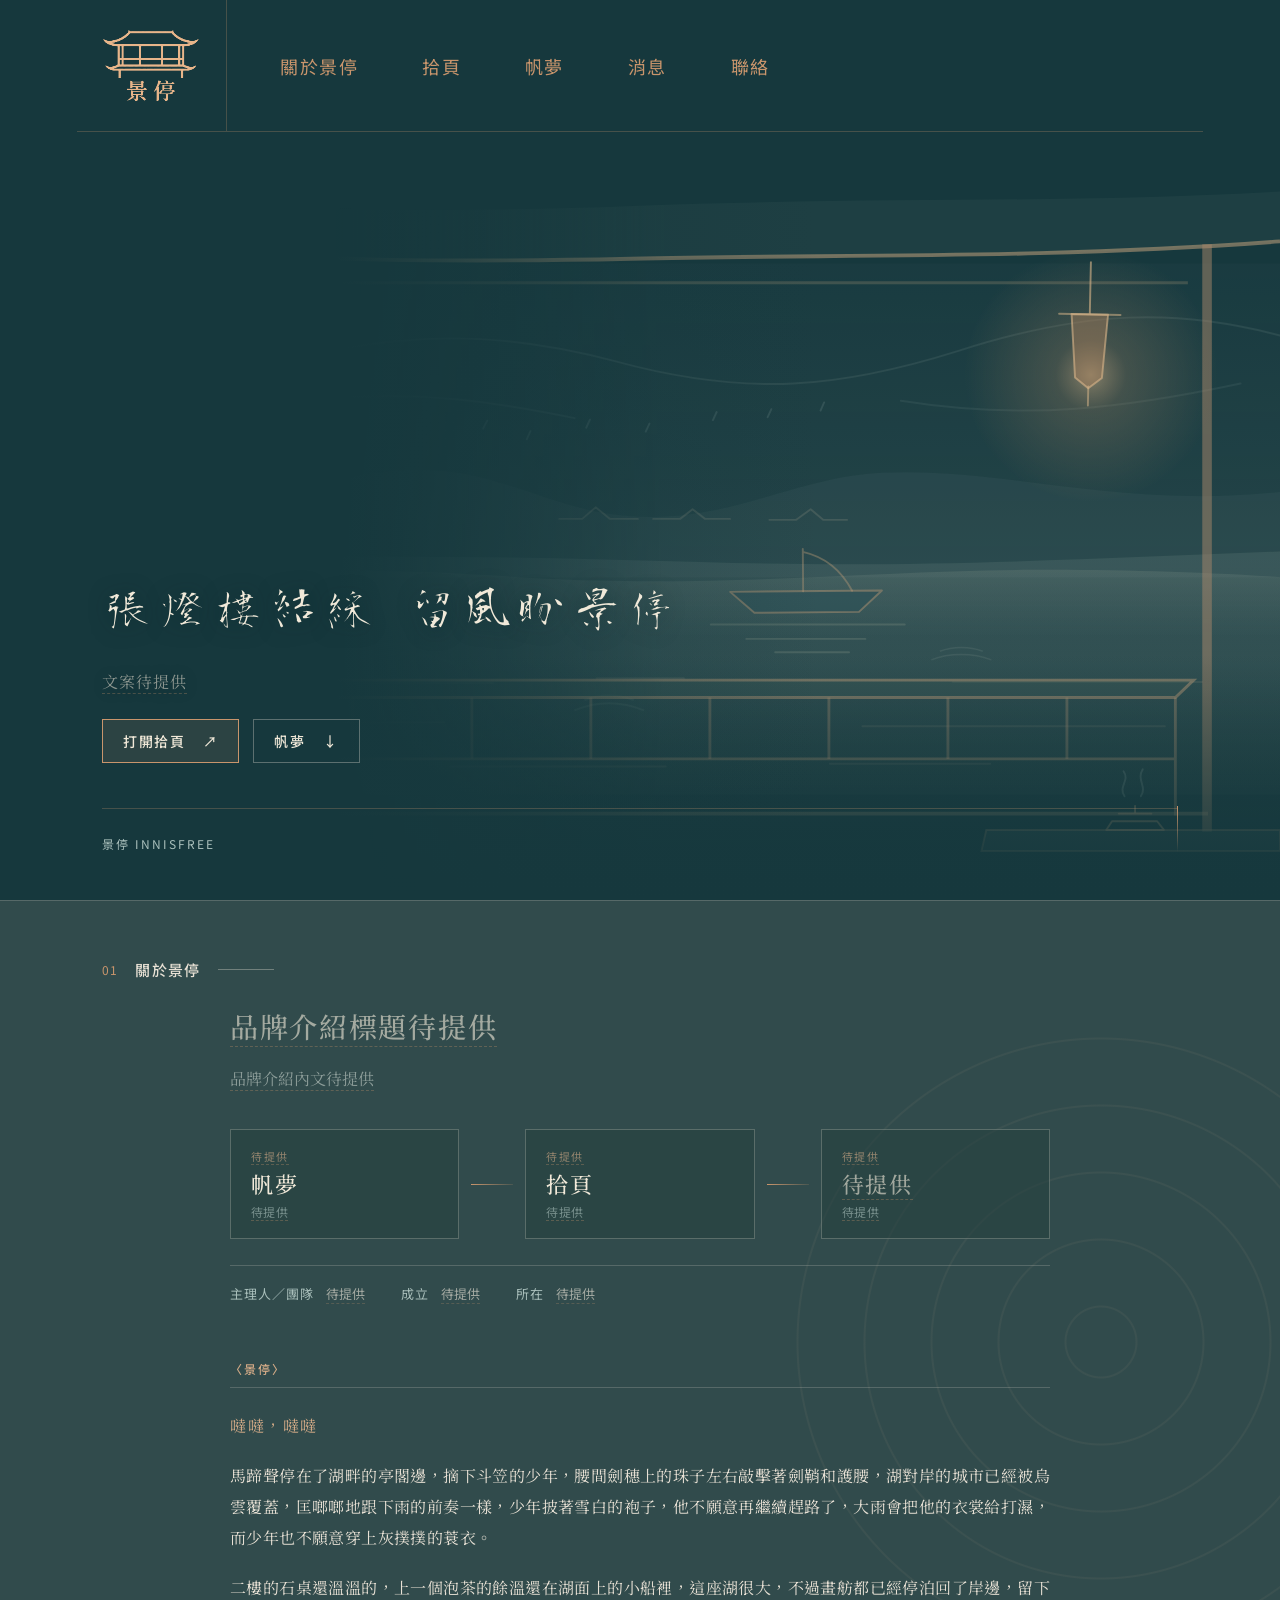
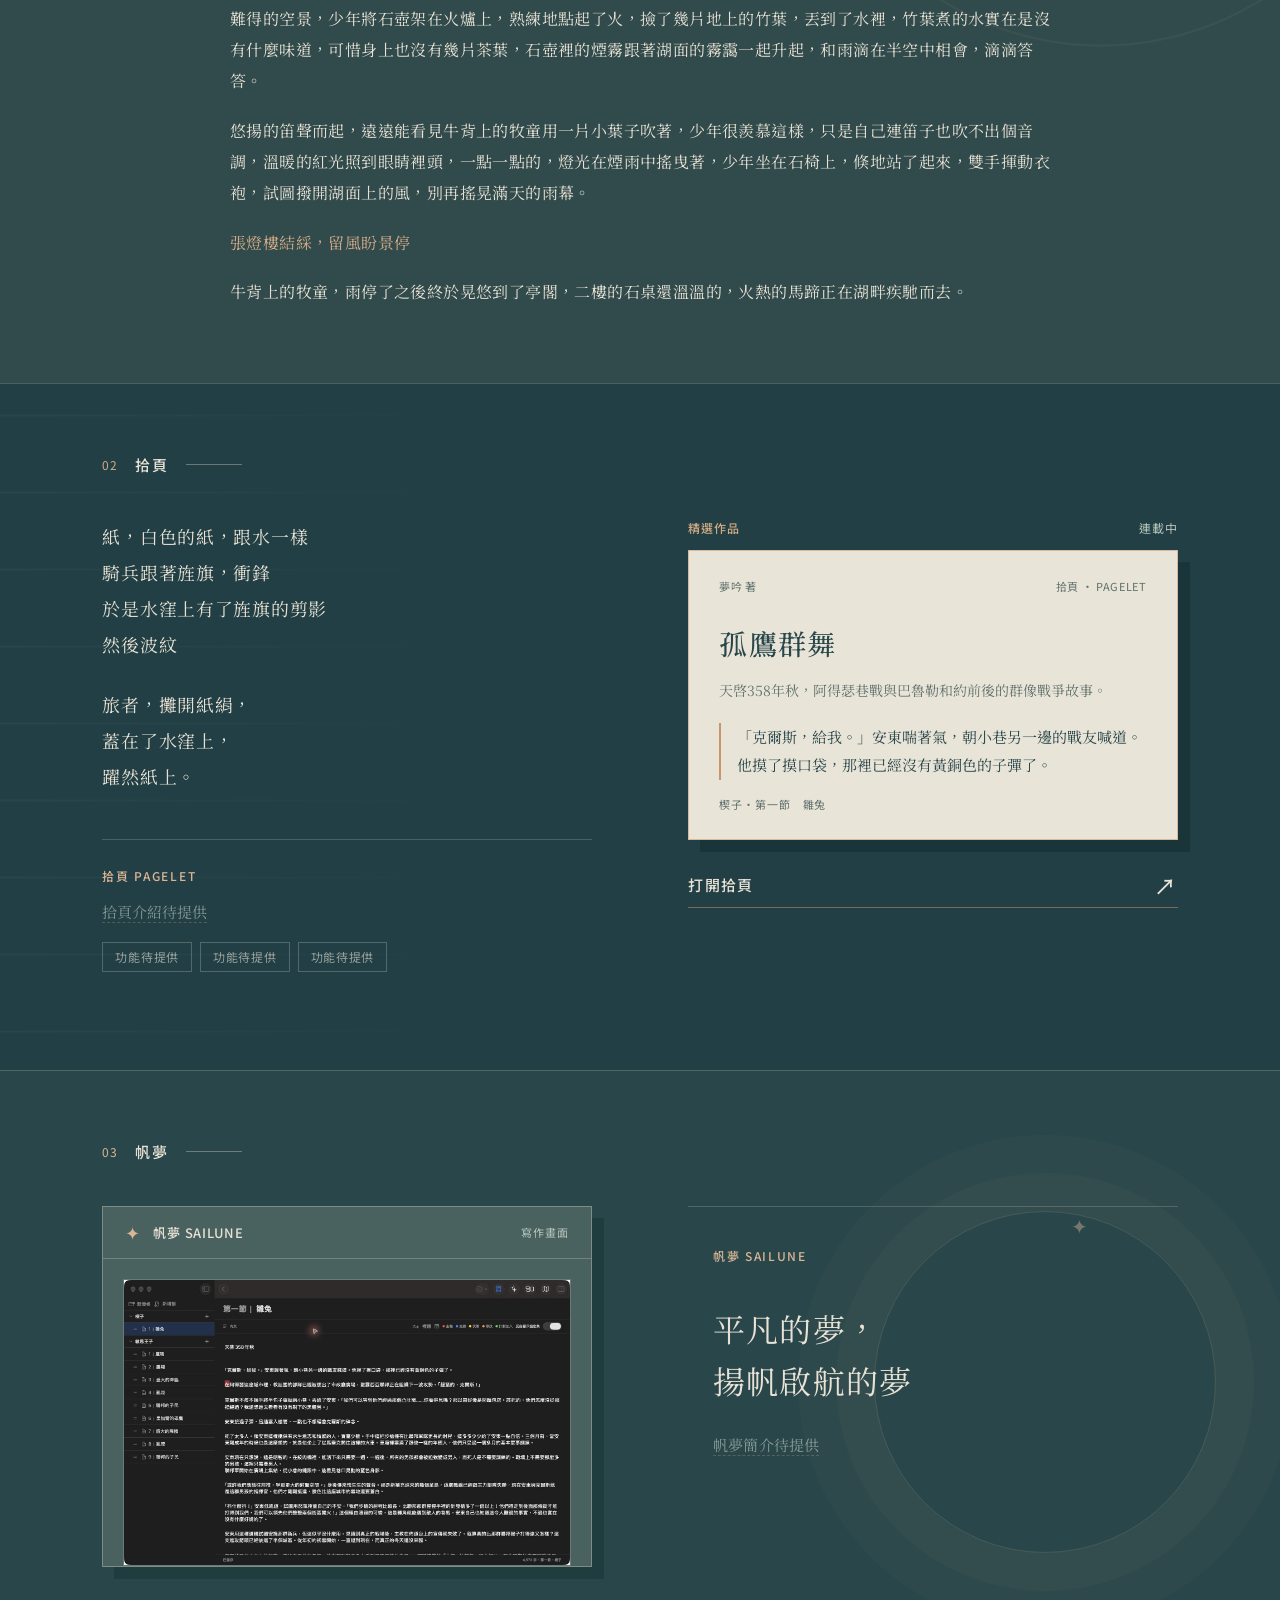
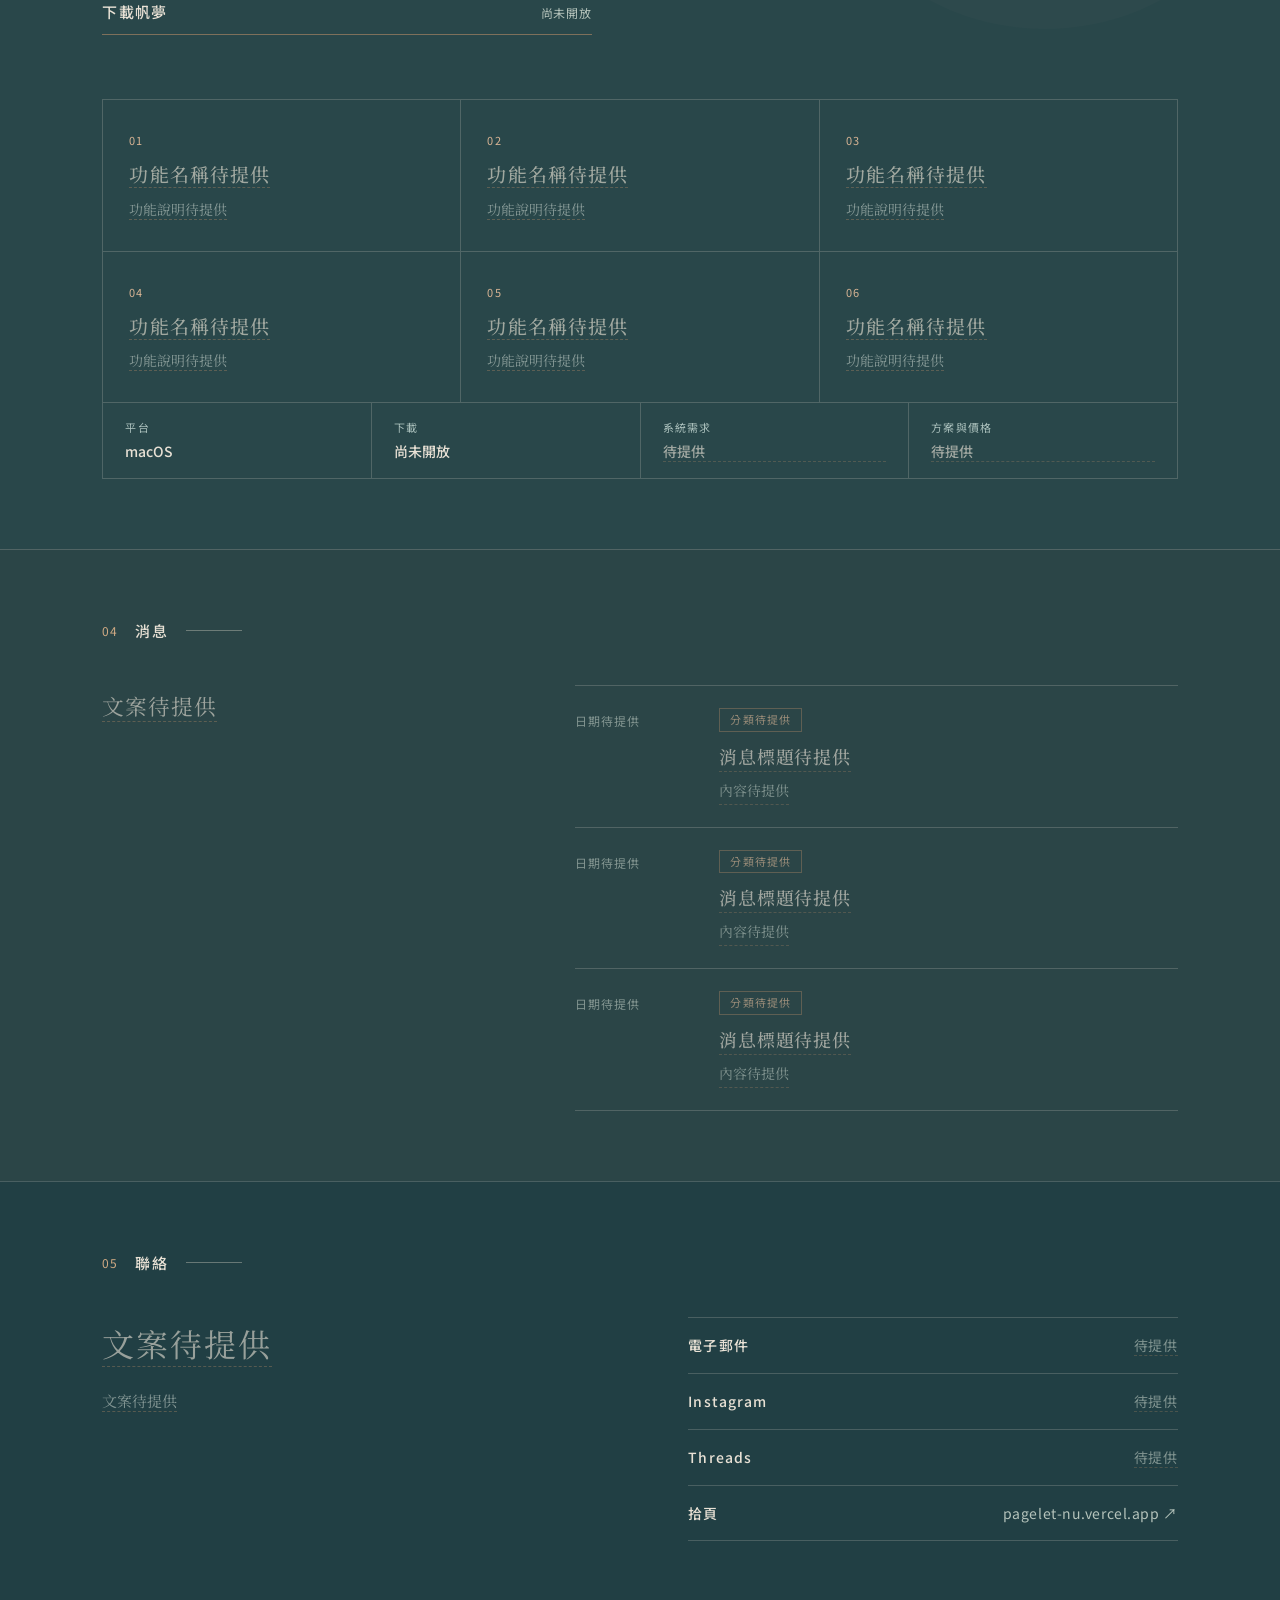
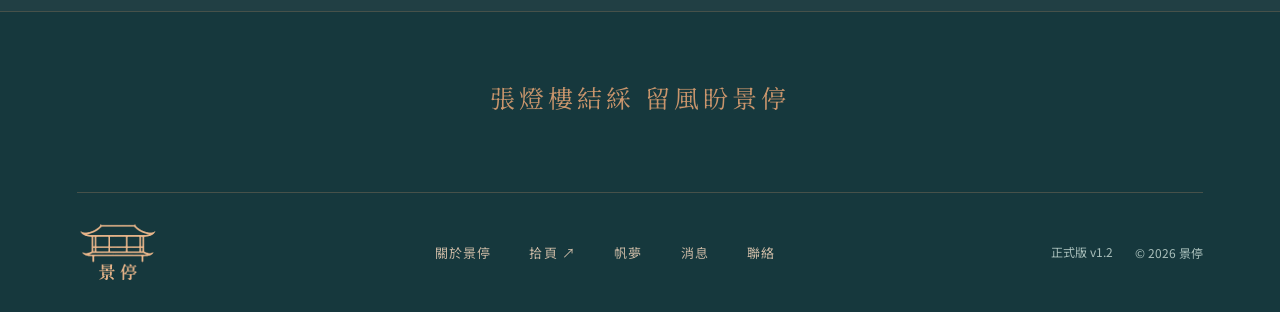
==== commit 4f1c5371: "Replace agent-written copy with placeholders; remove intro animation Co-Authored-By: Claude Opus 5.5" ====
--- a/index.html
+++ b/index.html
@@ -3,7 +3,7 @@
 <head>
 <meta charset="utf-8"><script>document.documentElement.classList.replace("no-js","js")</script><meta name="viewport" content="width=device-width,initial-scale=1">
 <title>景停｜張燈樓結綵 留風盼景停</title>
-<meta name="description" content="景停是以故事為核心的創作品牌：在拾頁線上閱讀與連載故事，用帆夢在 Mac 上寫長篇小說。張燈樓結綵，留風盼景停。">
+<meta name="description" content="景停，張燈樓結綵，留風盼景停。認識景停的故事，探索拾頁的創作與作品，以及帆夢寫作工具。">
 <link rel="canonical" href="https://moonest-0321.github.io/Innisfree/">
 <meta name="version" content="v1.2">
 <link rel="icon" href="assets/favicon.svg?v=1.2" type="image/svg+xml">
@@ -12,34 +12,34 @@
 <meta property="og:locale" content="zh_TW">
 <meta property="og:site_name" content="景停">
 <meta property="og:title" content="景停｜張燈樓結綵 留風盼景停">
-<meta property="og:description" content="認識景停的故事，在拾頁閱讀作品，用帆夢寫下長篇故事。">
+<meta property="og:description" content="景停，張燈樓結綵，留風盼景停。認識景停的故事，探索拾頁的創作與作品，以及帆夢寫作工具。">
 <meta property="og:url" content="https://moonest-0321.github.io/Innisfree/">
 <meta property="og:image" content="https://moonest-0321.github.io/Innisfree/assets/og-image.jpg">
 <meta property="og:image:width" content="1200"><meta property="og:image:height" content="630">
-<meta property="og:image:alt" content="景停：湖畔亭閣的燈與題句「張燈樓結綵 留風盼景停」">
+<meta property="og:image:alt" content="景停｜張燈樓結綵 留風盼景停">
 <meta name="twitter:card" content="summary_large_image">
 <link rel="preconnect" href="https://fonts.googleapis.com">
 <link rel="preconnect" href="https://fonts.gstatic.com" crossorigin>
 <link rel="stylesheet" href="https://fonts.googleapis.com/css2?family=Noto+Sans+TC:wght@400;500;600&amp;family=Noto+Serif+TC:wght@400;500;600&amp;display=swap">
 <link rel="preload" href="assets/fonts/jingting-zhengfeng-light.ttf" as="font" type="font/ttf" crossorigin>
-<link rel="stylesheet" href="style.css?v=1.2.3">
+<link rel="stylesheet" href="style.css?v=1.2.4">
 <script type="application/ld+json">{"@context":"https://schema.org","@type":"Organization","name":"景停","alternateName":"Innisfree","url":"https://moonest-0321.github.io/Innisfree/","logo":"https://moonest-0321.github.io/Innisfree/assets/logo-jiangnan-wordmark-sm.png","slogan":"張燈樓結綵 留風盼景停"}</script>
 </head>
 <body>
 <a class="skip-link" href="#vision">跳到主要內容</a>
 <svg width="0" height="0" aria-hidden="true" style="position:absolute"><defs><filter id="logo-ink" color-interpolation-filters="sRGB"><feColorMatrix type="matrix" values="0 0 0 0 .91 0 0 0 0 .71 0 0 0 0 .54 1.4 0 0 0 -.2"/></filter></defs></svg>
-<header class="header"><a class="brand" href="#" aria-label="景停首頁"><svg class="brand-logo" viewBox="515 215 670 510" role="img" aria-label="景停"><image filter="url(#logo-ink)" href="assets/logo-jiangnan-wordmark-sm.png?v=1.2.3" width="1697" height="927"/></svg></a><nav aria-label="主要導覽"><a href="#vision">關於景停</a><a href="#pagelet">拾頁</a><a href="#sailune">帆夢</a><a href="#news">消息</a><a href="#contact">聯絡</a></nav></header>
+<header class="header"><a class="brand" href="#" aria-label="景停首頁"><svg class="brand-logo" viewBox="515 215 670 510" role="img" aria-label="景停"><image filter="url(#logo-ink)" href="assets/logo-jiangnan-wordmark-sm.png?v=1.2.4" width="1697" height="927"/></svg></a><nav aria-label="主要導覽"><a href="#vision">關於景停</a><a href="#pagelet">拾頁</a><a href="#sailune">帆夢</a><a href="#news">消息</a><a href="#contact">聯絡</a></nav></header>
 <main id="main">
-<section class="hero" aria-label="首頁"><div class="hero-mark"><svg class="brand-logo" viewBox="515 215 670 510" role="img" aria-label="景停"><image filter="url(#logo-ink)" href="assets/logo-jiangnan-wordmark-sm.png?v=1.2.3" width="1697" height="927"/></svg></div><h1><span>張燈樓結綵</span> <span>留風盼景停</span></h1><div class="hero-intro"><p class="hero-sub">景停是一座說故事的亭子——在拾頁讀故事，用帆夢寫故事。</p><div class="hero-actions"><a class="hero-cta" href="https://pagelet-nu.vercel.app/" target="_blank" rel="noopener noreferrer">到拾頁讀故事 <span aria-hidden="true">↗</span><span class="visually-hidden">（另開新分頁）</span></a><a class="hero-cta hero-cta-quiet" href="#sailune">認識帆夢 <span aria-hidden="true">↓</span></a></div></div><div class="hero-bottom"><div class="hero-foot">景停 INNISFREE</div></div><a class="hero-scroll" href="#vision">往下</a></section>
-<section class="intro section" id="vision" aria-labelledby="vision-title"><h2 class="section-label" id="vision-title"><span>01</span>關於景停</h2><div class="about-brand reveal"><p class="about-lead">景停是一個以故事為核心的創作品牌。</p><div class="about-text"><p>我們想做兩件事：讓作者能安心寫完一部長篇，也讓讀者找到值得停下來讀的故事。帆夢是寫作的工具，拾頁是閱讀的地方——作品在帆夢裡寫成，發布到拾頁，與讀者相遇。</p></div><ol class="brand-flow" aria-label="景停旗下產品的關係"><li><a href="#sailune"><span class="flow-role">作者寫作</span><strong>帆夢</strong><small>macOS 寫作工具</small></a></li><li class="flow-step" aria-hidden="true"><span>發布</span></li><li><a href="#pagelet"><span class="flow-role">作品上架</span><strong>拾頁</strong><small>線上閱讀與連載</small></a></li><li class="flow-step" aria-hidden="true"><span>閱讀</span></li><li><div><span class="flow-role">與讀者相遇</span><strong>讀者</strong><small>閱讀・書架・追更</small></div></li></ol><dl class="about-facts"><div class="is-placeholder"><dt>主理人／團隊</dt><dd data-field="team">待提供</dd></div><div class="is-placeholder"><dt>成立</dt><dd data-field="founded">待提供</dd></div><div><dt>所在</dt><dd>臺灣</dd></div></dl></div>
-<p class="about-story-label reveal">品牌故事〈景停〉</p><article class="about-story reveal"><div class="about-story-body"><p class="about-story-opening">噠噠，噠噠</p><p>馬蹄聲停在了湖畔的亭閣邊，摘下斗笠的少年，腰間劍穗上的珠子左右敲擊著劍鞘和護腰，湖對岸的城市已經被烏雲覆蓋，匡啷啷地跟下雨的前奏一樣，少年披著雪白的袍子，他不願意再繼續趕路了，大雨會把他的衣裳給打濕，而少年也不願意穿上灰撲撲的蓑衣。</p><p>二樓的石桌還溫溫的，上一個泡茶的餘溫還在湖面上的小船裡，這座湖很大，不過畫舫都已經停泊回了岸邊，留下難得的空景，少年將石壺架在火爐上，熟練地點起了火，撿了幾片地上的竹葉，丟到了水裡，竹葉煮的水實在是沒有什麼味道，可惜身上也沒有幾片茶葉，石壺裡的煙霧跟著湖面的霧靄一起升起，和雨滴在半空中相會，滴滴答答。</p><p>悠揚的笛聲而起，遠遠能看見牛背上的牧童用一片小葉子吹著，少年很羨慕這樣，只是自己連笛子也吹不出個音調，溫暖的紅光照到眼睛裡頭，一點一點的，燈光在煙雨中搖曳著，少年坐在石椅上，倏地站了起來，雙手揮動衣袍，試圖撥開湖面上的風，別再搖晃滿天的雨幕。</p><p class="about-story-refrain">張燈樓結綵，留風盼景停</p><p>牛背上的牧童，雨停了之後終於晃悠到了亭閣，二樓的石桌還溫溫的，火熱的馬蹄正在湖畔疾馳而去。</p></div></article></section>
-<section class="stories section" id="pagelet" aria-labelledby="pagelet-title"><h2 class="section-label" id="pagelet-title"><span>02</span>拾頁</h2><div class="stories-layout"><div class="pagelet-column"><div class="pagelet-poem reveal-lines"><p><span class="line">紙，白色的紙，跟水一樣</span><br><span class="line">騎兵跟著旌旗，衝鋒</span><br><span class="line">於是水窪上有了旌旗的剪影</span><br><span class="line">然後波紋</span></p><p><span class="line">旅者，攤開紙絹，</span><br><span class="line">蓋在了水窪上，</span><br><span class="line">躍然紙上。</span></p></div><div class="product-intro reveal"><p class="product-kicker">拾頁 PAGELET｜線上閱讀與連載平台</p><p>拾頁是景停的閱讀平台。讀者可以在書庫找作品、依目錄閱讀連載章節，把喜歡的書加進書架；作者在帆夢寫好的章節，可以直接發布到這裡。</p><ul class="chip-list" aria-label="拾頁目前的功能"><li>書庫</li><li>目錄與閱讀器</li><li>書架</li><li>帆夢直接發布</li></ul><p class="product-note">章評、追更通知等讀者互動功能規劃中。</p></div></div><div class="stories-content pagelet-preview reveal" id="stories" aria-label="拾頁精選作品"><div class="pagelet-preview-head"><span>精選作品</span><span>連載中</span></div><a class="pagelet-preview-card" data-featured-preview href="https://pagelet-nu.vercel.app/book/58D81B57-3063-4803-8E54-A37220B423C1" target="_blank" rel="noopener noreferrer"><div class="pagelet-preview-meta"><span data-preview-author>夢吟 著</span><span>拾頁 · PAGELET</span></div><h3 data-preview-title>孤鷹群舞</h3><p class="pagelet-preview-summary">天啓358年秋，阿得瑟巷戰與巴魯勒和約前後的群像戰爭故事。</p><blockquote data-preview-excerpt>「克爾斯，給我。」安東喘著氣，朝小巷另一邊的戰友喊道。他摸了摸口袋，那裡已經沒有黃銅色的子彈了。</blockquote><span class="pagelet-preview-source">楔子・第一節　雛兔</span></a><a class="pagelet-open-link" href="https://pagelet-nu.vercel.app/" target="_blank" rel="noopener noreferrer">打開拾頁 <span aria-hidden="true">↗</span><span class="visually-hidden">（另開新分頁）</span></a></div></div></section>
-<section class="sailune-section section" id="sailune" aria-labelledby="sailune-title"><h2 class="section-label" id="sailune-title"><span>03</span>帆夢</h2><div class="sailune-layout"><div class="sailune-showcase reveal"><figure class="sailune-preview sailune-shot"><div class="sailune-preview-bar"><span aria-hidden="true">✦</span><span>帆夢 SAILUNE</span><span>寫作畫面</span></div><img src="assets/sailune-editor.jpg?v=1.2" width="1600" height="1025" loading="lazy" alt="帆夢的寫作畫面：左側是卷與節的目錄，右側是〈孤鷹群舞〉第一節〈雛兔〉的正文。"><figcaption>按卷節寫作，正文旁即是故事結構。畫面中的作品為〈孤鷹群舞〉。</figcaption></figure><p class="sailune-download">下載帆夢 <small>尚未開放</small></p></div><div class="sailune-copy reveal"><p class="product-kicker">帆夢 SAILUNE｜macOS 長篇寫作工具</p><p class="sailune-tagline">平凡的夢，<br>揚帆啟航的夢</p><div class="sailune-description"><p>帆夢從寫下第一段正文開始。你可以按卷與節推進故事，也能逐步整理大綱、人物關係與世界時間；不必先把整個世界設定完成，才開始動筆。</p><p>當線索愈來愈多，正文與設定仍能彼此連結，讓你從人物與事件回到正在寫的篇章。文字會自動儲存，完成後也能匯出 TXT 或 EPUB，讓漫長的創作有脈絡可循。</p></div></div></div><ul class="feature-grid" aria-label="帆夢的主要功能"><li class="reveal"><span class="feature-no">01</span><h3>按卷節寫作</h3><p>以書、卷、節組織正文，拖曳排序；文字自動儲存，支援查找與替換。</p></li><li class="reveal"><span class="feature-no">02</span><h3>人物與世界設定</h3><p>角色、物品、能力、勢力與世界條目各有檔案；正文中可用 @ 連結人物，改名時同步。</p></li><li class="reveal"><span class="feature-no">03</span><h3>時間軸與大綱</h3><p>紀元與年月日的世界時間軸，加上主線、支線的敘事大綱，對照故事的先後與脈絡。</p></li><li class="reveal"><span class="feature-no">04</span><h3>裝置端 AI 助手</h3><p>使用 Apple 裝置端模型摘要章節、整理設定；只在你明確選取時才讀取正文。</p></li><li class="reveal"><span class="feature-no">05</span><h3>匯出 TXT／EPUB</h3><p>全書、單卷或單節匯出 TXT，全書匯出含封面的 EPUB。</p></li><li class="reveal"><span class="feature-no">06</span><h3>發布到拾頁</h3><p>寫好的章節直接發布到拾頁，讓讀者在線上閱讀。</p></li></ul><dl class="product-facts reveal"><div><dt>平台</dt><dd>macOS</dd></div><div><dt>狀態</dt><dd>開發中，尚未開放下載</dd></div><div class="is-placeholder"><dt>系統需求</dt><dd data-field="requirements">待提供</dd></div><div class="is-placeholder"><dt>方案與價格</dt><dd data-field="pricing">待公布</dd></div></dl></section>
-<section class="news-section section" id="news" aria-labelledby="news-title"><h2 class="section-label" id="news-title"><span>04</span>消息</h2><div class="news-layout"><p class="news-intro reveal">亭中的燈還亮著。<br>景停、拾頁與帆夢的近況，會先寫在這裡。</p><ol class="news-list" data-placeholder="news"><li class="news-item reveal is-placeholder"><time data-field="date">日期待提供</time><span class="news-tag" data-field="category">帆夢</span><h3 data-field="title">消息標題待提供</h3><p data-field="summary">一兩句說明待提供，例如版本更新、比賽結果或新作品上架。</p></li><li class="news-item reveal is-placeholder"><time data-field="date">日期待提供</time><span class="news-tag" data-field="category">拾頁</span><h3 data-field="title">消息標題待提供</h3><p data-field="summary">一兩句說明待提供。</p></li><li class="news-item reveal is-placeholder"><time data-field="date">日期待提供</time><span class="news-tag" data-field="category">景停</span><h3 data-field="title">消息標題待提供</h3><p data-field="summary">一兩句說明待提供。</p></li></ol></div></section>
-<section class="contact-section section" id="contact" aria-labelledby="contact-title"><h2 class="section-label" id="contact-title"><span>05</span>聯絡</h2><div class="contact-layout"><div class="contact-copy reveal"><p class="contact-lead">雨停之前，<br>歡迎在亭中坐一會兒。</p><p class="contact-note">合作、投稿、帆夢試用或任何想法，都可以從這裡找到景停。</p></div><dl class="contact-list reveal" data-placeholder="contact"><div class="is-placeholder"><dt>電子郵件</dt><dd data-field="email">待提供</dd></div><div class="is-placeholder"><dt>Instagram</dt><dd data-field="instagram">待提供</dd></div><div class="is-placeholder"><dt>Threads</dt><dd data-field="threads">待提供</dd></div><div><dt>拾頁</dt><dd><a href="https://pagelet-nu.vercel.app/" target="_blank" rel="noopener noreferrer">pagelet-nu.vercel.app ↗<span class="visually-hidden">（另開新分頁）</span></a></dd></div></dl></div></section>
+<section class="hero" aria-label="首頁"><div class="hero-mark"><svg class="brand-logo" viewBox="515 215 670 510" role="img" aria-label="景停"><image filter="url(#logo-ink)" href="assets/logo-jiangnan-wordmark-sm.png?v=1.2.4" width="1697" height="927"/></svg></div><h1><span>張燈樓結綵</span> <span>留風盼景停</span></h1><div class="hero-intro"><p class="hero-sub"><span class="ph" data-field="hero-sub">文案待提供</span></p><div class="hero-actions"><a class="hero-cta" href="https://pagelet-nu.vercel.app/" target="_blank" rel="noopener noreferrer">打開拾頁 <span aria-hidden="true">↗</span><span class="visually-hidden">（另開新分頁）</span></a><a class="hero-cta hero-cta-quiet" href="#sailune">帆夢 <span aria-hidden="true">↓</span></a></div></div><div class="hero-bottom"><div class="hero-foot">景停 INNISFREE</div></div><a class="hero-scroll" href="#vision" aria-label="往下捲動"></a></section>
+<section class="intro section" id="vision" aria-labelledby="vision-title"><h2 class="section-label" id="vision-title"><span>01</span>關於景停</h2><div class="about-brand reveal"><p class="about-lead"><span class="ph" data-field="about-lead">品牌介紹標題待提供</span></p><div class="about-text"><p><span class="ph" data-field="about-text">品牌介紹內文待提供</span></p></div><ol class="brand-flow" aria-label="景停旗下產品的關係"><li><a href="#sailune"><span class="flow-role"><span class="ph" data-field="flow-sailune-role">待提供</span></span><strong>帆夢</strong><small><span class="ph" data-field="flow-sailune-desc">待提供</span></small></a></li><li class="flow-step" aria-hidden="true"><span></span></li><li><a href="#pagelet"><span class="flow-role"><span class="ph" data-field="flow-pagelet-role">待提供</span></span><strong>拾頁</strong><small><span class="ph" data-field="flow-pagelet-desc">待提供</span></small></a></li><li class="flow-step" aria-hidden="true"><span></span></li><li><div><span class="flow-role"><span class="ph" data-field="flow-reader-role">待提供</span></span><strong><span class="ph" data-field="flow-reader-name">待提供</span></strong><small><span class="ph" data-field="flow-reader-desc">待提供</span></small></div></li></ol><dl class="about-facts"><div class="is-placeholder"><dt>主理人／團隊</dt><dd data-field="team">待提供</dd></div><div class="is-placeholder"><dt>成立</dt><dd data-field="founded">待提供</dd></div><div class="is-placeholder"><dt>所在</dt><dd data-field="location">待提供</dd></div></dl></div>
+<p class="about-story-label reveal">〈景停〉</p><article class="about-story reveal"><div class="about-story-body"><p class="about-story-opening">噠噠，噠噠</p><p>馬蹄聲停在了湖畔的亭閣邊，摘下斗笠的少年，腰間劍穗上的珠子左右敲擊著劍鞘和護腰，湖對岸的城市已經被烏雲覆蓋，匡啷啷地跟下雨的前奏一樣，少年披著雪白的袍子，他不願意再繼續趕路了，大雨會把他的衣裳給打濕，而少年也不願意穿上灰撲撲的蓑衣。</p><p>二樓的石桌還溫溫的，上一個泡茶的餘溫還在湖面上的小船裡，這座湖很大，不過畫舫都已經停泊回了岸邊，留下難得的空景，少年將石壺架在火爐上，熟練地點起了火，撿了幾片地上的竹葉，丟到了水裡，竹葉煮的水實在是沒有什麼味道，可惜身上也沒有幾片茶葉，石壺裡的煙霧跟著湖面的霧靄一起升起，和雨滴在半空中相會，滴滴答答。</p><p>悠揚的笛聲而起，遠遠能看見牛背上的牧童用一片小葉子吹著，少年很羨慕這樣，只是自己連笛子也吹不出個音調，溫暖的紅光照到眼睛裡頭，一點一點的，燈光在煙雨中搖曳著，少年坐在石椅上，倏地站了起來，雙手揮動衣袍，試圖撥開湖面上的風，別再搖晃滿天的雨幕。</p><p class="about-story-refrain">張燈樓結綵，留風盼景停</p><p>牛背上的牧童，雨停了之後終於晃悠到了亭閣，二樓的石桌還溫溫的，火熱的馬蹄正在湖畔疾馳而去。</p></div></article></section>
+<section class="stories section" id="pagelet" aria-labelledby="pagelet-title"><h2 class="section-label" id="pagelet-title"><span>02</span>拾頁</h2><div class="stories-layout"><div class="pagelet-column"><div class="pagelet-poem reveal-lines"><p><span class="line">紙，白色的紙，跟水一樣</span><br><span class="line">騎兵跟著旌旗，衝鋒</span><br><span class="line">於是水窪上有了旌旗的剪影</span><br><span class="line">然後波紋</span></p><p><span class="line">旅者，攤開紙絹，</span><br><span class="line">蓋在了水窪上，</span><br><span class="line">躍然紙上。</span></p></div><div class="product-intro reveal"><p class="product-kicker">拾頁 PAGELET</p><p><span class="ph" data-field="pagelet-intro">拾頁介紹待提供</span></p><ul class="chip-list" aria-label="拾頁的功能"><li><span class="ph" data-field="pagelet-f1">功能待提供</span></li><li><span class="ph" data-field="pagelet-f2">功能待提供</span></li><li><span class="ph" data-field="pagelet-f3">功能待提供</span></li></ul></div></div><div class="stories-content pagelet-preview reveal" id="stories" aria-label="拾頁精選作品"><div class="pagelet-preview-head"><span>精選作品</span><span>連載中</span></div><a class="pagelet-preview-card" data-featured-preview href="https://pagelet-nu.vercel.app/book/58D81B57-3063-4803-8E54-A37220B423C1" target="_blank" rel="noopener noreferrer"><div class="pagelet-preview-meta"><span data-preview-author>夢吟 著</span><span>拾頁 · PAGELET</span></div><h3 data-preview-title>孤鷹群舞</h3><p class="pagelet-preview-summary">天啓358年秋，阿得瑟巷戰與巴魯勒和約前後的群像戰爭故事。</p><blockquote data-preview-excerpt>「克爾斯，給我。」安東喘著氣，朝小巷另一邊的戰友喊道。他摸了摸口袋，那裡已經沒有黃銅色的子彈了。</blockquote><span class="pagelet-preview-source">楔子・第一節　雛兔</span></a><a class="pagelet-open-link" href="https://pagelet-nu.vercel.app/" target="_blank" rel="noopener noreferrer">打開拾頁 <span aria-hidden="true">↗</span><span class="visually-hidden">（另開新分頁）</span></a></div></div></section>
+<section class="sailune-section section" id="sailune" aria-labelledby="sailune-title"><h2 class="section-label" id="sailune-title"><span>03</span>帆夢</h2><div class="sailune-layout"><div class="sailune-showcase reveal"><figure class="sailune-preview sailune-shot"><div class="sailune-preview-bar"><span aria-hidden="true">✦</span><span>帆夢 SAILUNE</span><span>寫作畫面</span></div><img src="assets/sailune-editor.jpg?v=1.2" width="1600" height="1025" loading="lazy" alt="帆夢的寫作畫面：左側是卷與節的目錄，右側是〈孤鷹群舞〉第一節〈雛兔〉的正文。"></figure><p class="sailune-download">下載帆夢 <small>尚未開放</small></p></div><div class="sailune-copy reveal"><p class="product-kicker">帆夢 SAILUNE</p><p class="sailune-tagline">平凡的夢，<br>揚帆啟航的夢</p><div class="sailune-description"><p><span class="ph" data-field="sailune-description">帆夢簡介待提供</span></p></div></div></div><ul class="feature-grid" aria-label="帆夢的主要功能"><li class="reveal"><span class="feature-no">01</span><h3><span class="ph" data-field="sailune-f1-title">功能名稱待提供</span></h3><p><span class="ph" data-field="sailune-f1-text">功能說明待提供</span></p></li><li class="reveal"><span class="feature-no">02</span><h3><span class="ph" data-field="sailune-f2-title">功能名稱待提供</span></h3><p><span class="ph" data-field="sailune-f2-text">功能說明待提供</span></p></li><li class="reveal"><span class="feature-no">03</span><h3><span class="ph" data-field="sailune-f3-title">功能名稱待提供</span></h3><p><span class="ph" data-field="sailune-f3-text">功能說明待提供</span></p></li><li class="reveal"><span class="feature-no">04</span><h3><span class="ph" data-field="sailune-f4-title">功能名稱待提供</span></h3><p><span class="ph" data-field="sailune-f4-text">功能說明待提供</span></p></li><li class="reveal"><span class="feature-no">05</span><h3><span class="ph" data-field="sailune-f5-title">功能名稱待提供</span></h3><p><span class="ph" data-field="sailune-f5-text">功能說明待提供</span></p></li><li class="reveal"><span class="feature-no">06</span><h3><span class="ph" data-field="sailune-f6-title">功能名稱待提供</span></h3><p><span class="ph" data-field="sailune-f6-text">功能說明待提供</span></p></li></ul><dl class="product-facts reveal"><div><dt>平台</dt><dd>macOS</dd></div><div><dt>下載</dt><dd>尚未開放</dd></div><div class="is-placeholder"><dt>系統需求</dt><dd data-field="requirements">待提供</dd></div><div class="is-placeholder"><dt>方案與價格</dt><dd data-field="pricing">待提供</dd></div></dl></section>
+<section class="news-section section" id="news" aria-labelledby="news-title"><h2 class="section-label" id="news-title"><span>04</span>消息</h2><div class="news-layout"><p class="news-intro reveal"><span class="ph" data-field="news-intro">文案待提供</span></p><ol class="news-list" data-placeholder="news"><li class="news-item reveal is-placeholder"><time data-field="date">日期待提供</time><span class="news-tag" data-field="category">分類待提供</span><h3 data-field="title">消息標題待提供</h3><p data-field="summary">內容待提供</p></li><li class="news-item reveal is-placeholder"><time data-field="date">日期待提供</time><span class="news-tag" data-field="category">分類待提供</span><h3 data-field="title">消息標題待提供</h3><p data-field="summary">內容待提供</p></li><li class="news-item reveal is-placeholder"><time data-field="date">日期待提供</time><span class="news-tag" data-field="category">分類待提供</span><h3 data-field="title">消息標題待提供</h3><p data-field="summary">內容待提供</p></li></ol></div></section>
+<section class="contact-section section" id="contact" aria-labelledby="contact-title"><h2 class="section-label" id="contact-title"><span>05</span>聯絡</h2><div class="contact-layout"><div class="contact-copy reveal"><p class="contact-lead"><span class="ph" data-field="contact-lead">文案待提供</span></p><p class="contact-note"><span class="ph" data-field="contact-note">文案待提供</span></p></div><dl class="contact-list reveal" data-placeholder="contact"><div class="is-placeholder"><dt>電子郵件</dt><dd data-field="email">待提供</dd></div><div class="is-placeholder"><dt>Instagram</dt><dd data-field="instagram">待提供</dd></div><div class="is-placeholder"><dt>Threads</dt><dd data-field="threads">待提供</dd></div><div><dt>拾頁</dt><dd><a href="https://pagelet-nu.vercel.app/" target="_blank" rel="noopener noreferrer">pagelet-nu.vercel.app ↗<span class="visually-hidden">（另開新分頁）</span></a></dd></div></dl></div></section>
 <section class="closing" aria-label="題句"><p>張燈樓結綵 留風盼景停</p></section>
 </main>
-<footer><a class="footer-brand" href="#" aria-label="回到頂端"><svg class="brand-logo" viewBox="515 215 670 510" role="img" aria-label="景停"><image filter="url(#logo-ink)" href="assets/logo-jiangnan-wordmark-sm.png?v=1.2.3" width="1697" height="927"/></svg></a><nav class="footer-nav" aria-label="頁尾導覽"><a href="#vision">關於景停</a><a href="https://pagelet-nu.vercel.app/" target="_blank" rel="noopener noreferrer">拾頁 ↗</a><a href="#sailune">帆夢</a><a href="#news">消息</a><a href="#contact">聯絡</a></nav><div class="footer-meta"><p>正式版 v1.2</p><span>© 2026 景停</span></div></footer>
+<footer><a class="footer-brand" href="#" aria-label="回到頂端"><svg class="brand-logo" viewBox="515 215 670 510" role="img" aria-label="景停"><image filter="url(#logo-ink)" href="assets/logo-jiangnan-wordmark-sm.png?v=1.2.4" width="1697" height="927"/></svg></a><nav class="footer-nav" aria-label="頁尾導覽"><a href="#vision">關於景停</a><a href="https://pagelet-nu.vercel.app/" target="_blank" rel="noopener noreferrer">拾頁 ↗</a><a href="#sailune">帆夢</a><a href="#news">消息</a><a href="#contact">聯絡</a></nav><div class="footer-meta"><p>正式版 v1.2</p><span>© 2026 景停</span></div></footer>
 
-<script src="script.js?v=1.2.3"></script>
+<script src="script.js?v=1.2.4"></script>
 </body></html>
--- a/style.css
+++ b/style.css
@@ -305,3 +305,12 @@
 }
 @media(prefers-reduced-motion:reduce){.hero-intro{animation:none}.brand-flow li>a,.hero-cta{transition:none}}
 .stories-layout{align-items:start}.pagelet-preview-card{flex:none}
+
+/* v1.2.4 取消開場動畫；待提供文案的統一樣式 */
+.hero::before,.hero-foot,.hero-intro,.hero-scroll{animation:none!important}
+.hero::before{opacity:.9}
+.js .hero h1 .ch{animation:none;opacity:1;filter:none;transform:none}
+.hero-scroll{gap:0}
+.ph{display:inline;opacity:.6;border-bottom:1px dashed #c9956c88;font-style:normal}
+.pagelet-preview-card .ph,.chip-list .ph{border-bottom:0}
+.flow-step span:empty{display:none}
